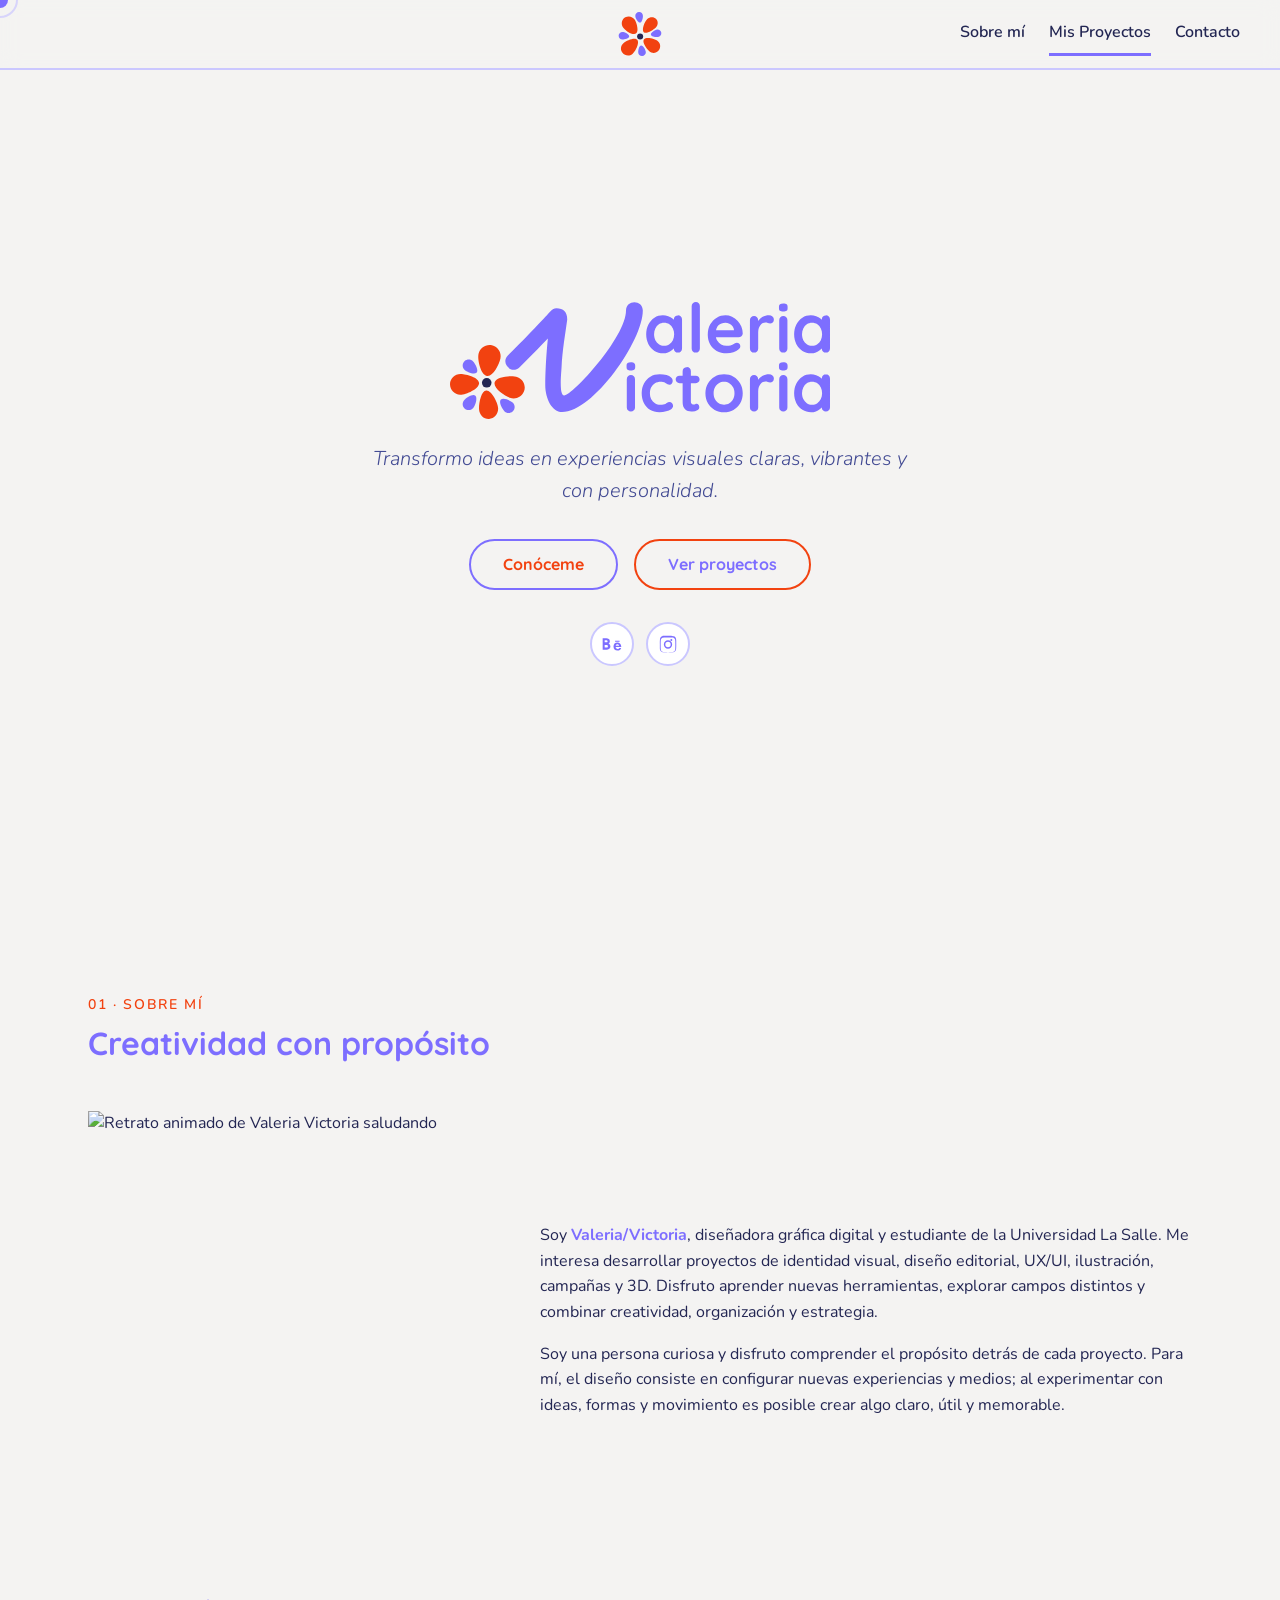
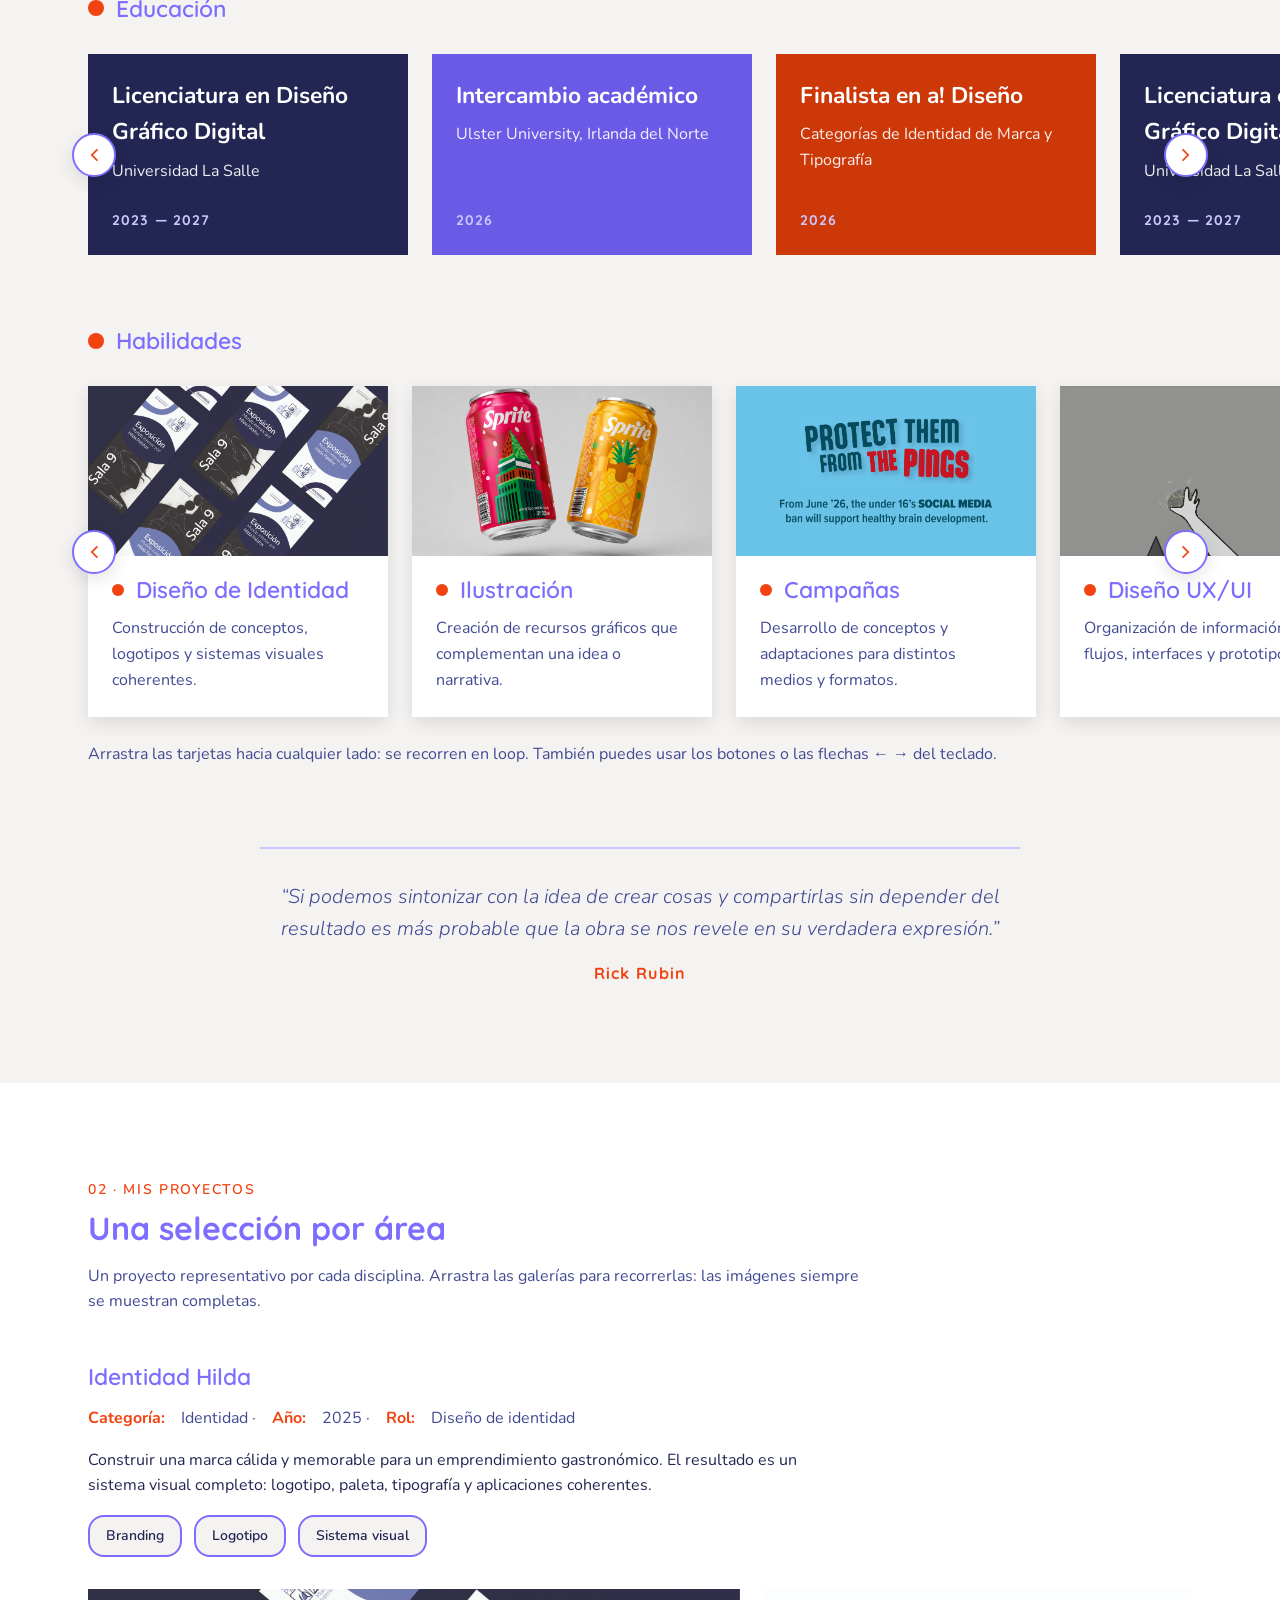
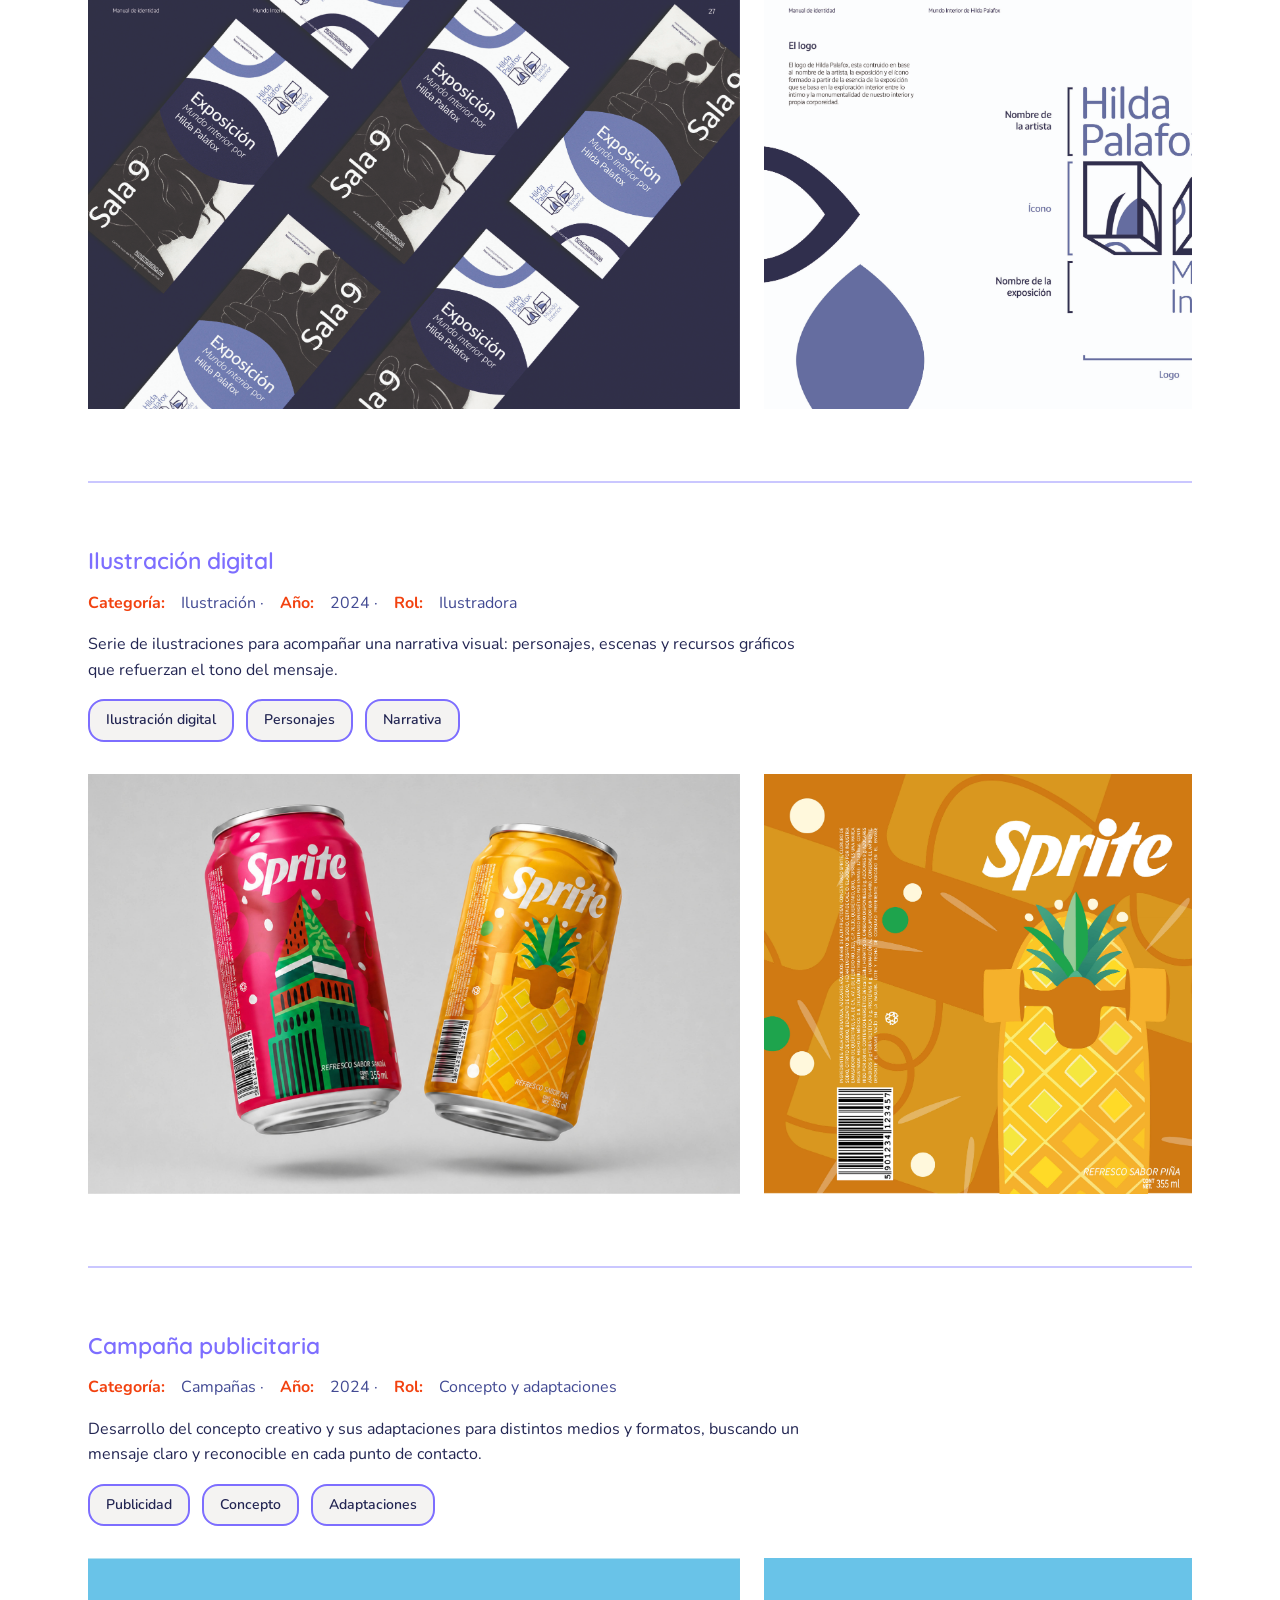
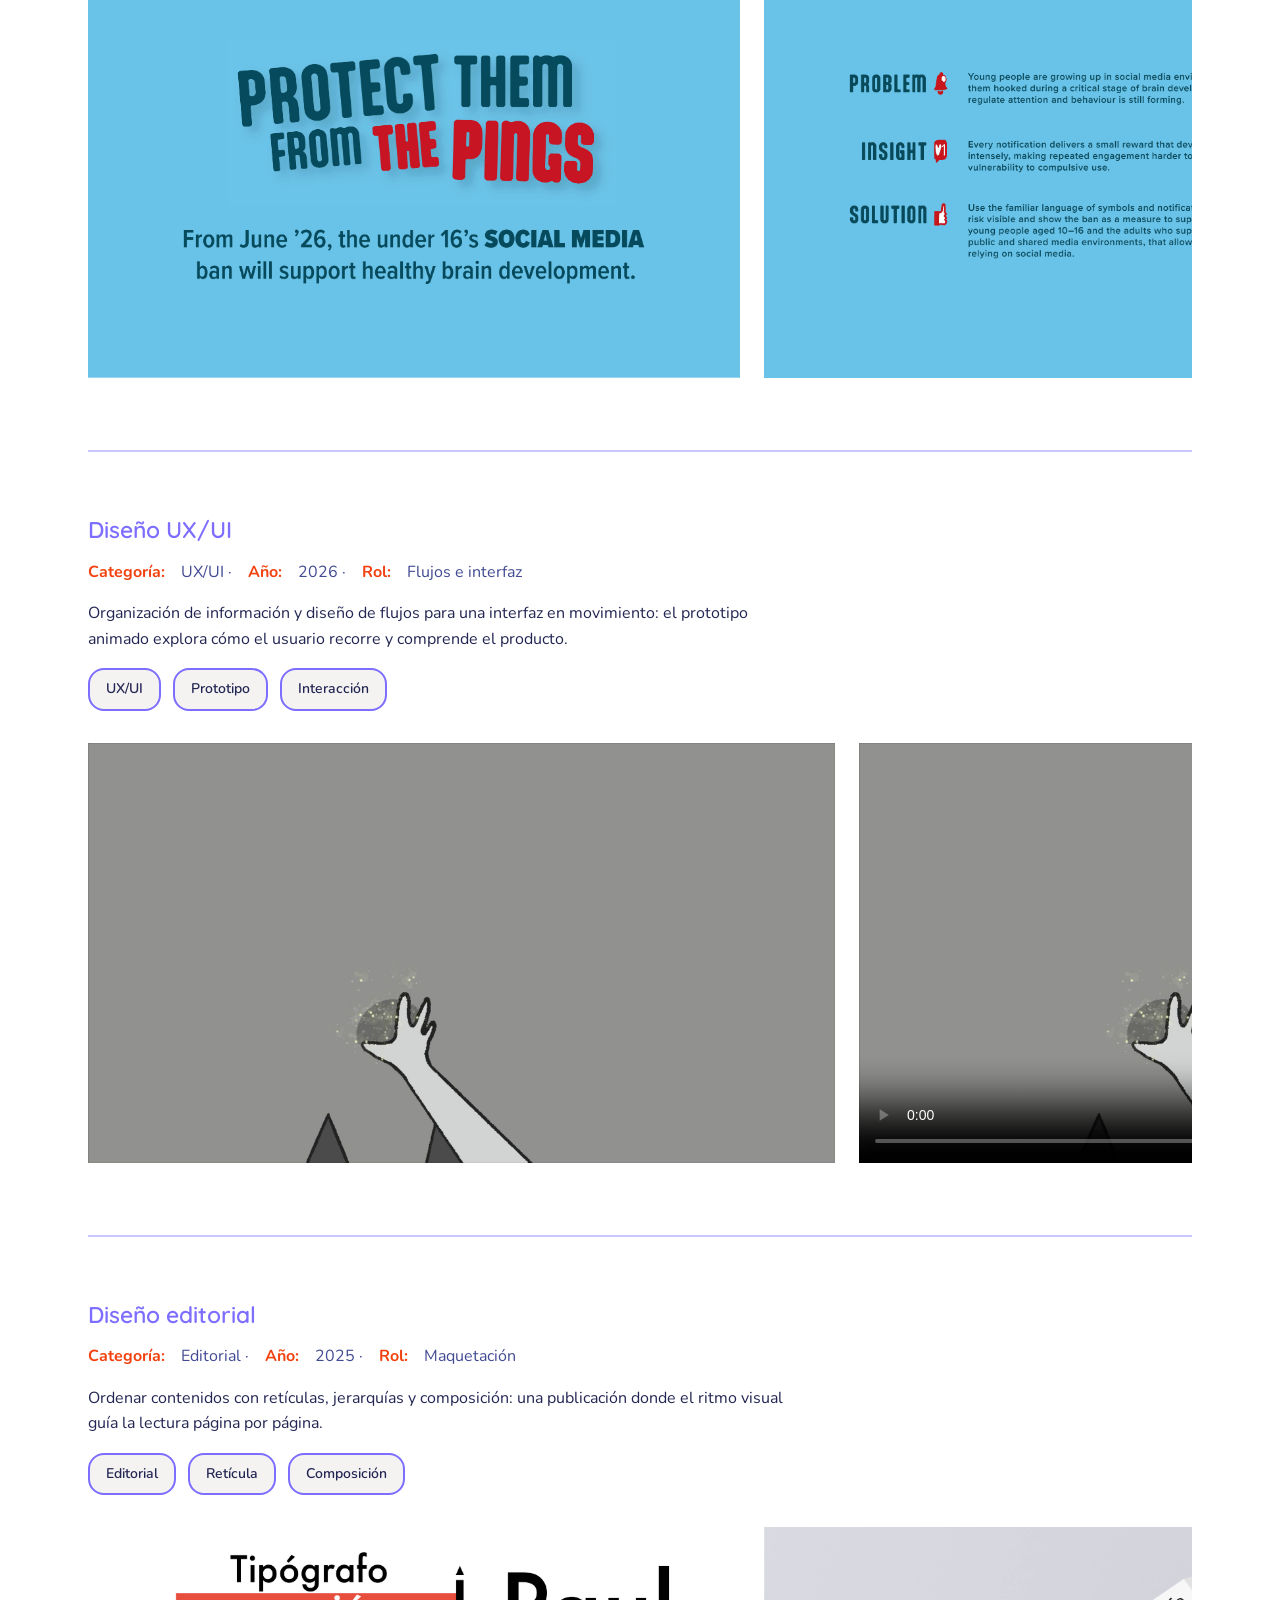
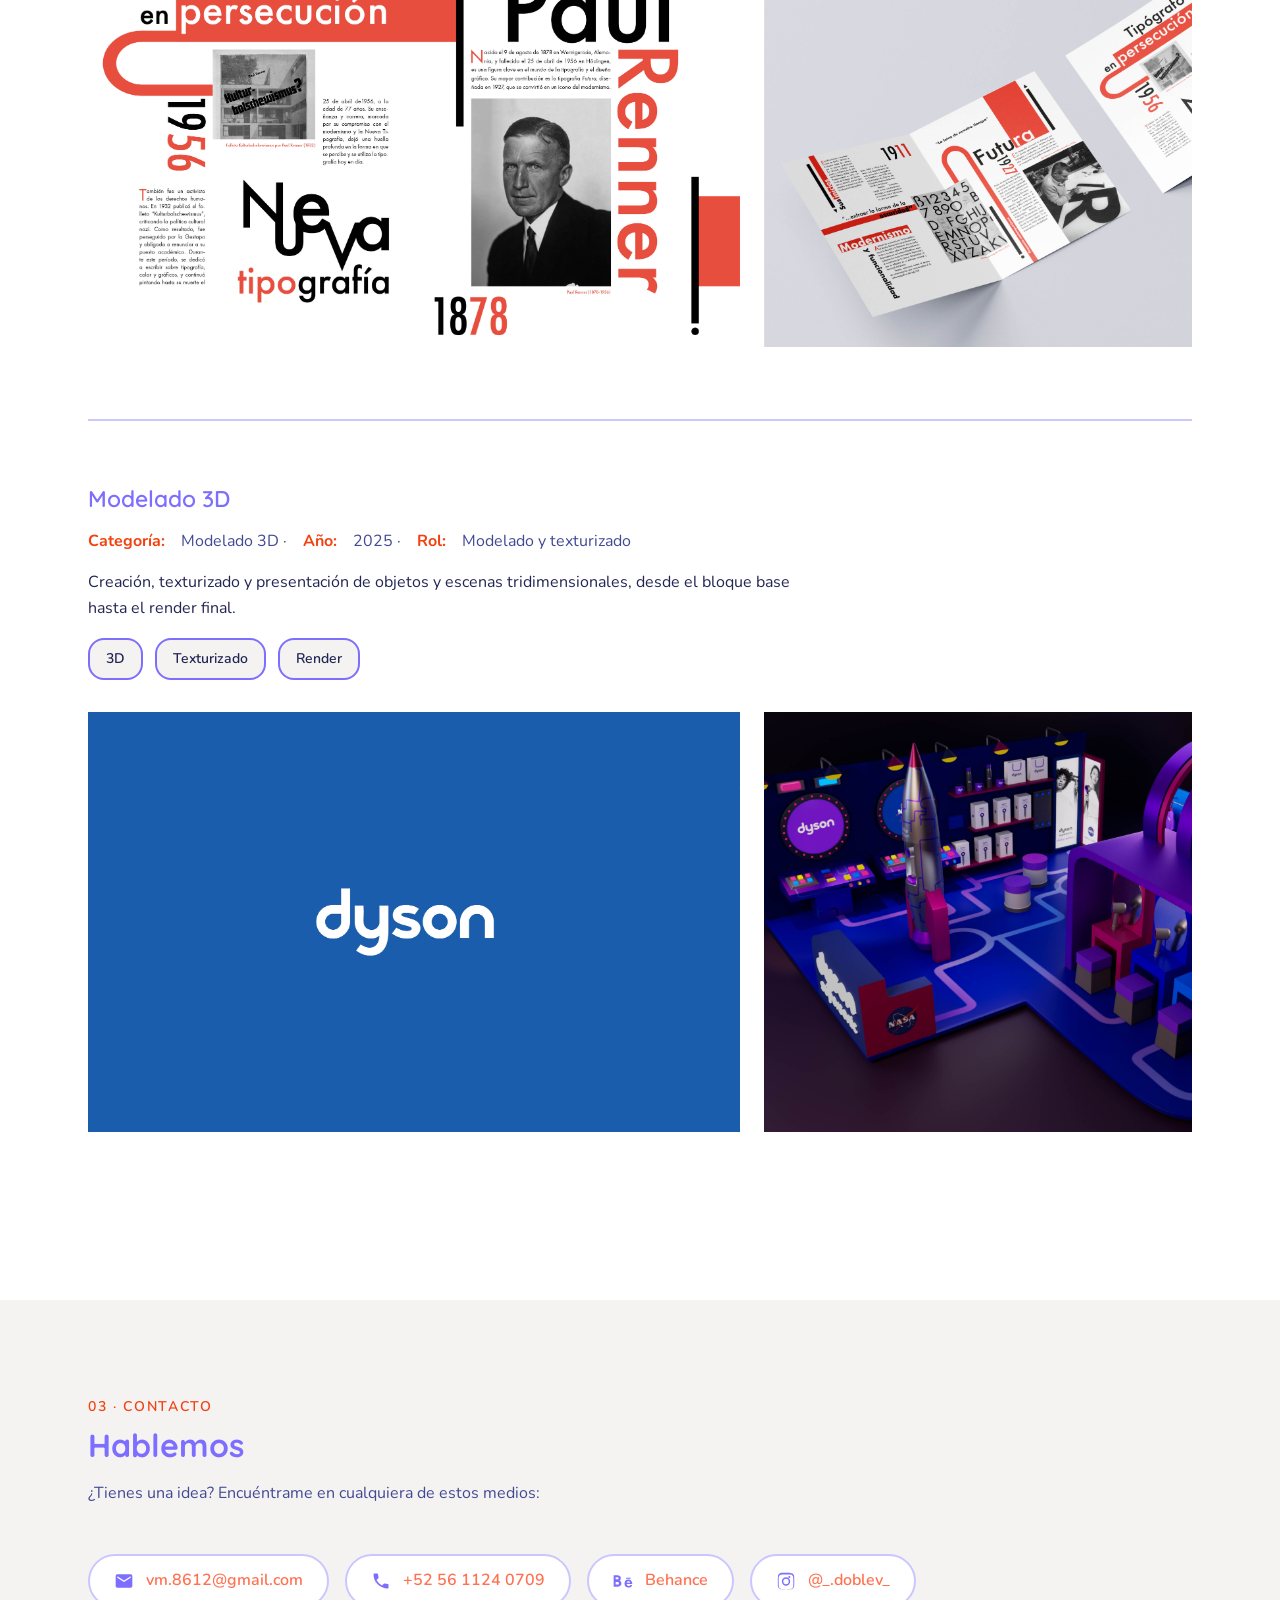
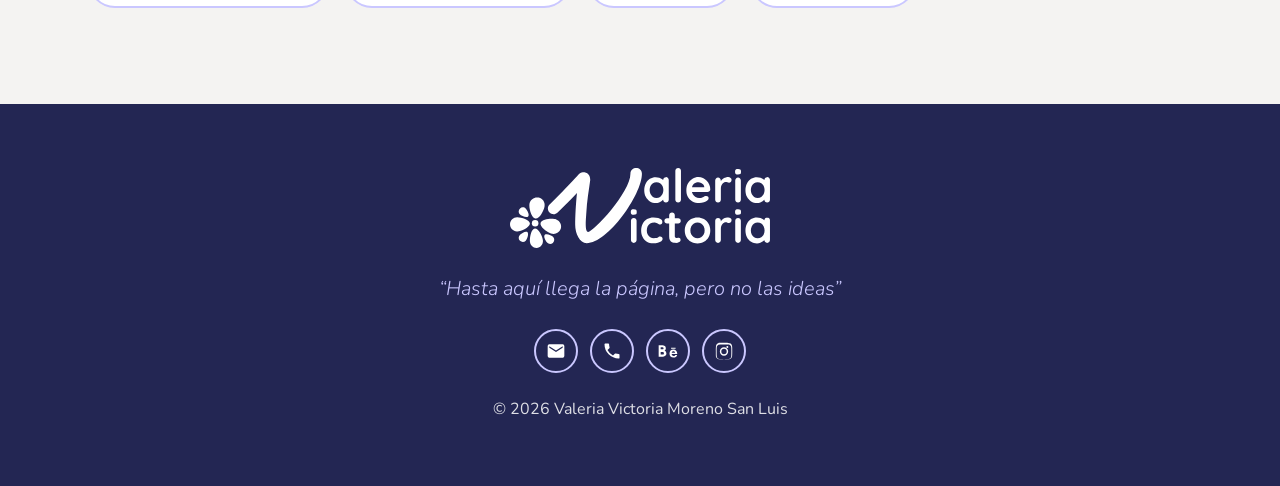
==== index.html @ c4b1773c "Landing de CV one-page con sistema de diseño del proyecto - CV.md: arquitectura de información conve" ====
<!DOCTYPE html>
<html lang="es">
<head>
  <meta charset="UTF-8">
  <meta name="viewport" content="width=device-width, initial-scale=1">
  <title>Valeria Victoria · Diseñadora gráfica digital</title>
  <meta name="description" content="Portafolio y CV de Valeria Victoria, diseñadora gráfica digital: identidad visual, ilustración, campañas, UX/UI, diseño editorial y modelado 3D.">
  <link rel="icon" href="assets/img/icon.svg" type="image/svg+xml">
  <link rel="stylesheet" href="assets/css/cv.css">
  <script>document.documentElement.classList.add('js');</script>
</head>
<body id="inicio">

<div class="preloader" id="preloader" aria-hidden="true">
  <img src="assets/img/icon.svg" alt="">
</div>

<a class="skip-link" href="#contenido">Saltar al contenido</a>

<header class="site-header">
  <div class="site-header__inner">
    <span class="site-header__balance" aria-hidden="true"></span>
    <a class="brand-link" href="#inicio" aria-label="Valeria Victoria · Ir al inicio">
      <img src="assets/img/icon.svg" alt="" width="44" height="44">
    </a>
    <div class="site-header__side">
      <nav class="site-nav" id="menu-principal" aria-label="Principal">
        <ul>
          <li><a href="#sobre-mi">Sobre mí</a></li>
          <li><a href="#proyectos">Mis Proyectos</a></li>
          <li><a href="#contacto">Contacto</a></li>
        </ul>
      </nav>
      <button class="nav-toggle" aria-expanded="false" aria-controls="menu-principal" aria-label="Abrir menú">
        <svg class="icon-open" viewBox="0 0 24 24" fill="none" stroke-width="2.5" stroke-linecap="round" aria-hidden="true"><path d="M4 7h16M4 12h16M4 17h16"/></svg>
        <svg class="icon-close" viewBox="0 0 24 24" fill="none" stroke-width="2.5" stroke-linecap="round" aria-hidden="true"><path d="M6 6l12 12M18 6L6 18"/></svg>
      </button>
    </div>
  </div>
</header>

<main id="contenido">

  <!-- Inicio -->
  <section class="hero" aria-labelledby="inicio-t">
    <img class="hero__shape" src="assets/gif/forma-organica.gif" alt="" aria-hidden="true">
    <div class="hero__inner">
      <h1 id="inicio-t" class="visually-hidden">Valeria Victoria — Diseñadora gráfica digital</h1>
      <img class="hero__logo" src="assets/img/logo.svg" alt="Logotipo de Valeria Victoria">
      <p class="hero__greeting">Transformo ideas en experiencias visuales claras, vibrantes y con personalidad.</p>
      <div class="hero__actions">
        <a class="btn btn-primary" href="#sobre-mi">Conóceme</a>
        <a class="btn btn-secondary" href="#proyectos">Ver proyectos</a>
        <div class="hero__social" role="group" aria-label="Redes sociales">
          <a class="icon-btn" href="https://www.behance.net/valevicky" target="_blank" rel="noopener" aria-label="Behance">
            <svg viewBox="0 0 24 24" aria-hidden="true"><path d="M7.8 11.3c1-.5 1.6-1.4 1.6-2.7 0-2.5-1.9-3.4-4.2-3.4H.8v13.6h4.7c2.4 0 4.6-1.1 4.6-3.7 0-1.6-.8-2.9-2.3-3.8zM3.2 7.4h1.8c.9 0 1.7.2 1.7 1.3s-.7 1.3-1.6 1.3H3.2V7.4zm2 8.9H3.2v-3h2.1c1.1 0 1.8.5 1.8 1.6s-.8 1.4-1.9 1.4zm15.9-8.3h-5.4v1.3h5.4V8zm-2.6 2.2c-2.8 0-4.7 2-4.7 4.8 0 2.9 1.8 4.8 4.8 4.8 2.2 0 3.7-1 4.4-3.1h-2.3c-.2.8-1 1.2-2 1.2-1.4 0-2.2-.8-2.3-2.2h6.7v-.6c0-2.9-1.9-4.9-4.6-4.9zm-2.1 4c.2-1.1.9-1.8 2.1-1.8s1.9.8 2 1.8h-4.1z"/></svg>
          </a>
          <a class="icon-btn" href="https://www.instagram.com/_.doblev_" target="_blank" rel="noopener" aria-label="Instagram">
            <svg viewBox="0 0 24 24" aria-hidden="true"><path d="M12 2.2c3.2 0 3.6 0 4.9.1 1.2.1 1.8.2 2.2.4.6.2 1 .5 1.4.9.4.4.7.8.9 1.4.2.4.4 1 .4 2.2.1 1.3.1 1.7.1 4.9s0 3.6-.1 4.9c-.1 1.2-.2 1.8-.4 2.2-.2.6-.5 1-.9 1.4-.4.4-.8.7-1.4.9-.4.2-1 .4-2.2.4-1.3.1-1.7.1-4.9.1s-3.6 0-4.9-.1c-1.2-.1-1.8-.2-2.2-.4-.6-.2-1-.5-1.4-.9-.4-.4-.7-.8-.9-1.4-.2-.4-.4-1-.4-2.2C2.2 15.6 2.2 15.2 2.2 12s0-3.6.1-4.9c.1-1.2.2-1.8.4-2.2.2-.6.5-1 .9-1.4.4-.4.8-.7 1.4-.9.4-.2 1-.4 2.2-.4C8.4 2.2 8.8 2.2 12 2.2m0 2c-3.1 0-3.5 0-4.8.1-1.1.1-1.5.2-1.8.3-.5.2-.8.4-1.1.7-.3.3-.5.6-.7 1.1-.1.3-.3.7-.3 1.8-.1 1.3-.1 1.7-.1 4.8s0 3.5.1 4.8c.1 1.1.2 1.5.3 1.8.2.5.4.8.7 1.1.3.3.6.5 1.1.7.3.1.7.3 1.8.3 1.3.1 1.7.1 4.8.1s3.5 0 4.8-.1c1.1-.1 1.5-.2 1.8-.3.5-.2.8-.4 1.1-.7.3-.3.5-.6.7-1.1.1-.3.3-.7.3-1.8.1-1.3.1-1.7.1-4.8s0-3.5-.1-4.8c-.1-1.1-.2-1.5-.3-1.8-.2-.5-.4-.8-.7-1.1-.3-.3-.6-.5-1.1-.7-.3-.1-.7-.3-1.8-.3-1.3-.1-1.7-.1-4.8-.1zm0 3.4a5 5 0 1 1 0 10 5 5 0 0 1 0-10zm0 8.2a3.2 3.2 0 1 0 0-6.4 3.2 3.2 0 0 0 0 6.4zm5.2-8.5a1.2 1.2 0 1 1-2.4 0 1.2 1.2 0 0 1 2.4 0z"/></svg>
          </a>
        </div>
      </div>
    </div>
  </section>

  <!-- Sobre mí -->
  <section class="section" id="sobre-mi" aria-labelledby="sobre-mi-t">
    <div class="wrap">
      <div class="section-head">
        <p class="kicker">01 · Sobre mí</p>
        <h2 id="sobre-mi-t">Creatividad con propósito</h2>
      </div>

      <div class="about-grid">
        <div class="about-grid__media">
          <img src="assets/gif/foto-mia.gif" alt="Retrato animado de Valeria Victoria saludando" width="420" height="420">
        </div>
        <div>
          <p>Soy <strong>Valeria/Victoria</strong>, diseñadora gráfica digital y estudiante de la Universidad La Salle. Me interesa desarrollar proyectos de identidad visual, diseño editorial, UX/UI, ilustración, campañas y 3D. Disfruto aprender nuevas herramientas, explorar campos distintos y combinar creatividad, organización y estrategia.</p>
          <p>Soy una persona curiosa y disfruto comprender el propósito detrás de cada proyecto. Para mí, el diseño consiste en configurar nuevas experiencias y medios; al experimentar con ideas, formas y movimiento es posible crear algo claro, útil y memorable.</p>
        </div>
      </div>

      <h3 class="subhead">Educación</h3>
      <div class="loop-wrap">
        <button class="loop-btn loop-btn--prev" type="button" data-loop-prev aria-label="Ver tarjetas anteriores">
          <svg viewBox="0 0 24 24" aria-hidden="true"><path d="M15.4 4.6 8 12l7.4 7.4 1.4-1.4-6-6 6-6z"/></svg>
        </button>
        <div class="loop-carousel" data-loop tabindex="0" role="group" aria-label="Formación académica: arrastra o usa las flechas ← → para recorrer">
          <div class="loop-track">
            <article class="card-edu">
              <div>
                <h4>Licenciatura en Diseño Gráfico Digital</h4>
                <p>Universidad La Salle</p>
              </div>
              <span class="card-edu__year">2023 — 2027</span>
            </article>
            <article class="card-edu card-edu--deep">
              <div>
                <h4>Intercambio académico</h4>
                <p>Ulster University, Irlanda del Norte</p>
              </div>
              <span class="card-edu__year">2026</span>
            </article>
            <article class="card-edu card-edu--accent">
              <div>
                <h4>Finalista en a! Diseño</h4>
                <p>Categorías de Identidad de Marca y Tipografía</p>
              </div>
              <span class="card-edu__year">2026</span>
            </article>
          </div>
        </div>
        <button class="loop-btn loop-btn--next" type="button" data-loop-next aria-label="Ver tarjetas siguientes">
          <svg viewBox="0 0 24 24" aria-hidden="true"><path d="M8.6 4.6 16 12l-7.4 7.4-1.4-1.4 6-6-6-6z"/></svg>
        </button>
      </div>

      <h3 class="subhead">Habilidades</h3>
      <div class="loop-wrap">
        <button class="loop-btn loop-btn--prev" type="button" data-loop-prev aria-label="Ver habilidades anteriores">
          <svg viewBox="0 0 24 24" aria-hidden="true"><path d="M15.4 4.6 8 12l7.4 7.4 1.4-1.4-6-6 6-6z"/></svg>
        </button>
        <div class="loop-carousel" data-loop tabindex="0" role="group" aria-label="Áreas de habilidad: arrastra o usa las flechas ← → para recorrer">
          <div class="loop-track">
            <article class="card-skill">
              <img src="assets/img/hilda-marca-01.jpg" alt="Ejemplo de identidad de marca" draggable="false" loading="lazy">
              <div class="card-skill__body">
                <p class="card-skill__label"><i aria-hidden="true"></i>Diseño de Identidad</p>
                <p class="card-skill__desc">Construcción de conceptos, logotipos y sistemas visuales coherentes.</p>
              </div>
            </article>
            <article class="card-skill">
              <img src="assets/img/ilustracion-01.jpg" alt="Ejemplo de ilustración digital" draggable="false" loading="lazy">
              <div class="card-skill__body">
                <p class="card-skill__label"><i aria-hidden="true"></i>Ilustración</p>
                <p class="card-skill__desc">Creación de recursos gráficos que complementan una idea o narrativa.</p>
              </div>
            </article>
            <article class="card-skill">
              <img src="assets/img/campana-01.jpg" alt="Ejemplo de campaña publicitaria" draggable="false" loading="lazy">
              <div class="card-skill__body">
                <p class="card-skill__label"><i aria-hidden="true"></i>Campañas</p>
                <p class="card-skill__desc">Desarrollo de conceptos y adaptaciones para distintos medios y formatos.</p>
              </div>
            </article>
            <article class="card-skill">
              <img src="assets/img/uxui-captura.jpg" alt="Captura del prototipo de interfaz animada" draggable="false" loading="lazy">
              <div class="card-skill__body">
                <p class="card-skill__label"><i aria-hidden="true"></i>Diseño UX/UI</p>
                <p class="card-skill__desc">Organización de información, flujos, interfaces y prototipos.</p>
              </div>
            </article>
            <article class="card-skill">
              <img src="assets/img/editorial-01.jpg" alt="Ejemplo de pieza de diseño editorial" draggable="false" loading="lazy">
              <div class="card-skill__body">
                <p class="card-skill__label"><i aria-hidden="true"></i>Diseño editorial</p>
                <p class="card-skill__desc">Uso de retículas, jerarquías y composición para ordenar contenidos.</p>
              </div>
            </article>
            <article class="card-skill">
              <img src="assets/img/modelado-01.jpg" alt="Ejemplo de modelado 3D" draggable="false" loading="lazy">
              <div class="card-skill__body">
                <p class="card-skill__label"><i aria-hidden="true"></i>Modelado 3D</p>
                <p class="card-skill__desc">Creación, texturizado y presentación de objetos o escenas tridimensionales.</p>
              </div>
            </article>
          </div>
        </div>
        <button class="loop-btn loop-btn--next" type="button" data-loop-next aria-label="Ver habilidades siguientes">
          <svg viewBox="0 0 24 24" aria-hidden="true"><path d="M8.6 4.6 16 12l-7.4 7.4-1.4-1.4 6-6-6-6z"/></svg>
        </button>
      </div>
      <p class="carousel-hint">Arrastra las tarjetas hacia cualquier lado: se recorren en loop. También puedes usar los botones o las flechas ← → del teclado.</p>

      <blockquote class="quote">
        <p>“Si podemos sintonizar con la idea de crear cosas y compartirlas sin depender del resultado es más probable que la obra se nos revele en su verdadera expresión.”</p>
        <cite>Rick Rubin</cite>
      </blockquote>
    </div>
  </section>

  <!-- Mis Proyectos -->
  <section class="section section--light" id="proyectos" aria-labelledby="proyectos-t">
    <div class="wrap">
      <div class="section-head">
        <p class="kicker">02 · Mis Proyectos</p>
        <h2 id="proyectos-t">Una selección por área</h2>
        <p>Un proyecto representativo por cada disciplina. Arrastra las galerías para recorrerlas: las imágenes siempre se muestran completas.</p>
      </div>

      <!-- DATOS PROVISIONALES: años, roles y descripciones sujetos a tu corrección -->
      <article class="project" aria-labelledby="proj-hilda-t">
        <h3 id="proj-hilda-t">Identidad Hilda</h3>
        <p class="project__meta"><b>Categoría:</b> Identidad · <b>Año:</b> 2025 · <b>Rol:</b> Diseño de identidad</p>
        <p class="project__desc">Construir una marca cálida y memorable para un emprendimiento gastronómico. El resultado es un sistema visual completo: logotipo, paleta, tipografía y aplicaciones coherentes.</p>
        <div class="tags"><span class="tag">Branding</span><span class="tag">Logotipo</span><span class="tag">Sistema visual</span></div>
        <div class="media-slider" tabindex="0" role="region" aria-label="Galería de Identidad Hilda: desplázate con el mouse, el dedo o las flechas ← →">
          <div class="media-track">
            <img src="assets/img/hilda-marca-01.jpg" alt="Identidad Hilda: pieza principal del sistema de marca" draggable="false" loading="lazy">
            <img src="assets/img/hilda-marca-02.jpg" alt="Identidad Hilda: aplicaciones de la marca" draggable="false" loading="lazy">
            <img src="assets/img/hilda-marca-03.jpg" alt="Identidad Hilda: logotipo sobre fondo de color" draggable="false" loading="lazy">
            <img src="assets/img/hilda-marca-04.jpg" alt="Identidad Hilda: detalle tipográfico" draggable="false" loading="lazy">
            <img src="assets/img/hilda-marca-05.jpg" alt="Identidad Hilda: piezas promocionales" draggable="false" loading="lazy">
            <img src="assets/img/hilda-marca-06.jpg" alt="Identidad Hilda: mockup final" draggable="false" loading="lazy">
          </div>
        </div>
      </article>

      <article class="project" aria-labelledby="proj-ilus-t">
        <h3 id="proj-ilus-t">Ilustración digital</h3>
        <p class="project__meta"><b>Categoría:</b> Ilustración · <b>Año:</b> 2024 · <b>Rol:</b> Ilustradora</p>
        <p class="project__desc">Serie de ilustraciones para acompañar una narrativa visual: personajes, escenas y recursos gráficos que refuerzan el tono del mensaje.</p>
        <div class="tags"><span class="tag">Ilustración digital</span><span class="tag">Personajes</span><span class="tag">Narrativa</span></div>
        <div class="media-slider" tabindex="0" role="region" aria-label="Galería de ilustración digital: desplázate con el mouse, el dedo o las flechas ← →">
          <div class="media-track">
            <img src="assets/img/ilustracion-01.jpg" alt="Ilustración digital, pieza 1" draggable="false" loading="lazy">
            <img src="assets/img/ilustracion-02.jpg" alt="Ilustración digital, pieza 2" draggable="false" loading="lazy">
            <img src="assets/img/ilustracion-03.jpg" alt="Ilustración digital, pieza 3" draggable="false" loading="lazy">
            <img src="assets/img/ilustracion-04.jpg" alt="Ilustración digital, pieza 4" draggable="false" loading="lazy">
            <img src="assets/img/ilustracion-05.jpg" alt="Ilustración digital, pieza 5" draggable="false" loading="lazy">
          </div>
        </div>
      </article>

      <article class="project" aria-labelledby="proj-camp-t">
        <h3 id="proj-camp-t">Campaña publicitaria</h3>
        <p class="project__meta"><b>Categoría:</b> Campañas · <b>Año:</b> 2024 · <b>Rol:</b> Concepto y adaptaciones</p>
        <p class="project__desc">Desarrollo del concepto creativo y sus adaptaciones para distintos medios y formatos, buscando un mensaje claro y reconocible en cada punto de contacto.</p>
        <div class="tags"><span class="tag">Publicidad</span><span class="tag">Concepto</span><span class="tag">Adaptaciones</span></div>
        <div class="media-slider" tabindex="0" role="region" aria-label="Galería de campaña publicitaria: desplázate con el mouse, el dedo o las flechas ← →">
          <div class="media-track">
            <img src="assets/img/campana-01.jpg" alt="Campaña publicitaria, pieza 1" draggable="false" loading="lazy">
            <img src="assets/img/campana-02.jpg" alt="Campaña publicitaria, pieza 2" draggable="false" loading="lazy">
            <video controls muted playsinline preload="metadata" aria-label="Video de la campaña publicitaria">
              <source src="assets/mp4/campanas-01.mp4" type="video/mp4">
            </video>
            <img src="assets/img/campana-03.jpg" alt="Campaña publicitaria, pieza 3" draggable="false" loading="lazy">
            <img src="assets/img/campana-04.jpg" alt="Campaña publicitaria, pieza 4" draggable="false" loading="lazy">
            <img src="assets/img/campana-05.jpg" alt="Campaña publicitaria, pieza 5" draggable="false" loading="lazy">
          </div>
        </div>
      </article>

      <article class="project" aria-labelledby="proj-uxui-t">
        <h3 id="proj-uxui-t">Diseño UX/UI</h3>
        <p class="project__meta"><b>Categoría:</b> UX/UI · <b>Año:</b> 2026 · <b>Rol:</b> Flujos e interfaz</p>
        <p class="project__desc">Organización de información y diseño de flujos para una interfaz en movimiento: el prototipo animado explora cómo el usuario recorre y comprende el producto.</p>
        <div class="tags"><span class="tag">UX/UI</span><span class="tag">Prototipo</span><span class="tag">Interacción</span></div>
        <div class="media-slider" tabindex="0" role="region" aria-label="Galería del proyecto de UX/UI: desplázate con el mouse, el dedo o las flechas ← →">
          <div class="media-track">
            <img src="assets/img/uxui-captura.jpg" alt="Vista del prototipo de interfaz en movimiento" draggable="false" loading="lazy">
            <video controls muted playsinline preload="metadata" poster="assets/img/uxui-captura.jpg" aria-label="Video del prototipo de interfaz, parte 1">
              <source src="assets/mp4/UX-UI-01.mp4" type="video/mp4">
            </video>
            <video controls muted playsinline preload="metadata" aria-label="Video del prototipo de interfaz, parte 2">
              <source src="assets/mp4/UX-UI-02.mp4" type="video/mp4">
            </video>
          </div>
        </div>
      </article>

      <article class="project" aria-labelledby="proj-edit-t">
        <h3 id="proj-edit-t">Diseño editorial</h3>
        <p class="project__meta"><b>Categoría:</b> Editorial · <b>Año:</b> 2025 · <b>Rol:</b> Maquetación</p>
        <p class="project__desc">Ordenar contenidos con retículas, jerarquías y composición: una publicación donde el ritmo visual guía la lectura página por página.</p>
        <div class="tags"><span class="tag">Editorial</span><span class="tag">Retícula</span><span class="tag">Composición</span></div>
        <div class="media-slider" tabindex="0" role="region" aria-label="Galería de diseño editorial: desplázate con el mouse, el dedo o las flechas ← →">
          <div class="media-track">
            <img src="assets/img/editorial-01.jpg" alt="Diseño editorial, página 1" draggable="false" loading="lazy">
            <img src="assets/img/editorial-02.jpg" alt="Diseño editorial, página 2" draggable="false" loading="lazy">
            <img src="assets/img/editorial-03.jpg" alt="Diseño editorial, página 3" draggable="false" loading="lazy">
            <img src="assets/img/editorial-04.jpg" alt="Diseño editorial, página 4" draggable="false" loading="lazy">
            <img src="assets/img/editorial-05.jpg" alt="Diseño editorial, página 5" draggable="false" loading="lazy">
          </div>
        </div>
      </article>

      <article class="project" aria-labelledby="proj-3d-t">
        <h3 id="proj-3d-t">Modelado 3D</h3>
        <p class="project__meta"><b>Categoría:</b> Modelado 3D · <b>Año:</b> 2025 · <b>Rol:</b> Modelado y texturizado</p>
        <p class="project__desc">Creación, texturizado y presentación de objetos y escenas tridimensionales, desde el bloque base hasta el render final.</p>
        <div class="tags"><span class="tag">3D</span><span class="tag">Texturizado</span><span class="tag">Render</span></div>
        <div class="media-slider" tabindex="0" role="region" aria-label="Galería de modelado 3D: desplázate con el mouse, el dedo o las flechas ← →">
          <div class="media-track">
            <img src="assets/img/modelado-01.jpg" alt="Modelado 3D, render 1" draggable="false" loading="lazy">
            <img src="assets/img/modelado-02.jpg" alt="Modelado 3D, render 2" draggable="false" loading="lazy">
            <img src="assets/img/modelado-03.jpg" alt="Modelado 3D, render 3" draggable="false" loading="lazy">
            <video controls muted playsinline preload="metadata" aria-label="Animación del proyecto de modelado 3D">
              <source src="assets/mp4/modelado3d.mp4" type="video/mp4">
            </video>
            <img src="assets/img/modelado-04.jpg" alt="Modelado 3D, render 4" draggable="false" loading="lazy">
          </div>
        </div>
      </article>

    </div>
  </section>

  <!-- Contacto -->
  <section class="section" id="contacto" aria-labelledby="contacto-t">
    <div class="wrap">
      <div class="section-head">
          <p class="kicker">03 · Contacto</p>
          <h2 id="contacto-t">Hablemos</h2>
          <p>¿Tienes una idea? Encuéntrame en cualquiera de estos medios:</p>
        </div>
        <ul class="contact-list">
          <li>
            <a href="mailto:vm.8612@gmail.com">
              <svg viewBox="0 0 24 24" aria-hidden="true"><path d="M20 4H4a2 2 0 0 0-2 2v12a2 2 0 0 0 2 2h16a2 2 0 0 0 2-2V6a2 2 0 0 0-2-2zm0 4.2-8 5-8-5V6.4l8 5 8-5v1.8z"/></svg>
              vm.8612@gmail.com
            </a>
          </li>
          <li>
            <a href="tel:+525611240709">
              <svg viewBox="0 0 24 24" aria-hidden="true"><path d="M6.6 10.8a15.1 15.1 0 0 0 6.6 6.6l2.2-2.2a1 1 0 0 1 1-.25 11.4 11.4 0 0 0 3.6.58 1 1 0 0 1 1 1V20a1 1 0 0 1-1 1A17 17 0 0 1 3 4a1 1 0 0 1 1-1h3.5a1 1 0 0 1 1 1 11.4 11.4 0 0 0 .57 3.6 1 1 0 0 1-.25 1z"/></svg>
              +52 56 1124 0709
            </a>
          </li>
          <li>
            <a href="https://www.behance.net/valevicky" target="_blank" rel="noopener">
              <svg viewBox="0 0 24 24" aria-hidden="true"><path d="M7.8 11.3c1-.5 1.6-1.4 1.6-2.7 0-2.5-1.9-3.4-4.2-3.4H.8v13.6h4.7c2.4 0 4.6-1.1 4.6-3.7 0-1.6-.8-2.9-2.3-3.8zM3.2 7.4h1.8c.9 0 1.7.2 1.7 1.3s-.7 1.3-1.6 1.3H3.2V7.4zm2 8.9H3.2v-3h2.1c1.1 0 1.8.5 1.8 1.6s-.8 1.4-1.9 1.4zm15.9-8.3h-5.4v1.3h5.4V8zm-2.6 2.2c-2.8 0-4.7 2-4.7 4.8 0 2.9 1.8 4.8 4.8 4.8 2.2 0 3.7-1 4.4-3.1h-2.3c-.2.8-1 1.2-2 1.2-1.4 0-2.2-.8-2.3-2.2h6.7v-.6c0-2.9-1.9-4.9-4.6-4.9zm-2.1 4c.2-1.1.9-1.8 2.1-1.8s1.9.8 2 1.8h-4.1z"/></svg>
              Behance
            </a>
          </li>
          <li>
            <a href="https://www.instagram.com/_.doblev_" target="_blank" rel="noopener">
              <svg viewBox="0 0 24 24" aria-hidden="true"><path d="M12 2.2c3.2 0 3.6 0 4.9.1 1.2.1 1.8.2 2.2.4.6.2 1 .5 1.4.9.4.4.7.8.9 1.4.2.4.4 1 .4 2.2.1 1.3.1 1.7.1 4.9s0 3.6-.1 4.9c-.1 1.2-.2 1.8-.4 2.2-.2.6-.5 1-.9 1.4-.4.4-.8.7-1.4.9-.4.2-1 .4-2.2.4-1.3.1-1.7.1-4.9.1s-3.6 0-4.9-.1c-1.2-.1-1.8-.2-2.2-.4-.6-.2-1-.5-1.4-.9-.4-.4-.7-.8-.9-1.4-.2-.4-.4-1-.4-2.2C2.2 15.6 2.2 15.2 2.2 12s0-3.6.1-4.9c.1-1.2.2-1.8.4-2.2.2-.6.5-1 .9-1.4.4-.4.8-.7 1.4-.9.4-.2 1-.4 2.2-.4C8.4 2.2 8.8 2.2 12 2.2m0 2c-3.1 0-3.5 0-4.8.1-1.1.1-1.5.2-1.8.3-.5.2-.8.4-1.1.7-.3.3-.5.6-.7 1.1-.1.3-.3.7-.3 1.8-.1 1.3-.1 1.7-.1 4.8s0 3.5.1 4.8c.1 1.1.2 1.5.3 1.8.2.5.4.8.7 1.1.3.3.6.5 1.1.7.3.1.7.3 1.8.3 1.3.1 1.7.1 4.8.1s3.5 0 4.8-.1c1.1-.1 1.5-.2 1.8-.3.5-.2.8-.4 1.1-.7.3-.3.5-.6.7-1.1.1-.3.3-.7.3-1.8.1-1.3.1-1.7.1-4.8s0-3.5-.1-4.8c-.1-1.1-.2-1.5-.3-1.8-.2-.5-.4-.8-.7-1.1-.3-.3-.6-.5-1.1-.7-.3-.1-.7-.3-1.8-.3-1.3-.1-1.7-.1-4.8-.1zm0 3.4a5 5 0 1 1 0 10 5 5 0 0 1 0-10zm0 8.2a3.2 3.2 0 1 0 0-6.4 3.2 3.2 0 0 0 0 6.4zm5.2-8.5a1.2 1.2 0 1 1-2.4 0 1.2 1.2 0 0 1 2.4 0z"/></svg>
              @_.doblev_
            </a>
          </li>
        </ul>
    </div>
  </section>
</main>

<footer class="site-footer">
  <div class="wrap">
    <a class="site-footer__logo-link" href="#inicio" aria-label="Valeria Victoria · Volver al inicio">
      <img class="site-footer__logo" src="assets/img/logo.svg" alt="Logotipo de Valeria Victoria en blanco" width="260" height="80">
    </a>
    <p class="site-footer__phrase">“Hasta aquí llega la página, pero no las ideas”</p>
    <div class="site-footer__links" role="group" aria-label="Contacto y redes sociales">
      <a class="icon-btn" href="mailto:vm.8612@gmail.com" aria-label="Correo">
        <svg viewBox="0 0 24 24" aria-hidden="true"><path d="M20 4H4a2 2 0 0 0-2 2v12a2 2 0 0 0 2 2h16a2 2 0 0 0 2-2V6a2 2 0 0 0-2-2zm0 4.2-8 5-8-5V6.4l8 5 8-5v1.8z"/></svg>
      </a>
      <a class="icon-btn" href="tel:+525611240709" aria-label="Teléfono">
        <svg viewBox="0 0 24 24" aria-hidden="true"><path d="M6.6 10.8a15.1 15.1 0 0 0 6.6 6.6l2.2-2.2a1 1 0 0 1 1-.25 11.4 11.4 0 0 0 3.6.58 1 1 0 0 1 1 1V20a1 1 0 0 1-1 1A17 17 0 0 1 3 4a1 1 0 0 1 1-1h3.5a1 1 0 0 1 1 1 11.4 11.4 0 0 0 .57 3.6 1 1 0 0 1-.25 1z"/></svg>
      </a>
      <a class="icon-btn" href="https://www.behance.net/valevicky" target="_blank" rel="noopener" aria-label="Behance">
        <svg viewBox="0 0 24 24" aria-hidden="true"><path d="M7.8 11.3c1-.5 1.6-1.4 1.6-2.7 0-2.5-1.9-3.4-4.2-3.4H.8v13.6h4.7c2.4 0 4.6-1.1 4.6-3.7 0-1.6-.8-2.9-2.3-3.8zM3.2 7.4h1.8c.9 0 1.7.2 1.7 1.3s-.7 1.3-1.6 1.3H3.2V7.4zm2 8.9H3.2v-3h2.1c1.1 0 1.8.5 1.8 1.6s-.8 1.4-1.9 1.4zm15.9-8.3h-5.4v1.3h5.4V8zm-2.6 2.2c-2.8 0-4.7 2-4.7 4.8 0 2.9 1.8 4.8 4.8 4.8 2.2 0 3.7-1 4.4-3.1h-2.3c-.2.8-1 1.2-2 1.2-1.4 0-2.2-.8-2.3-2.2h6.7v-.6c0-2.9-1.9-4.9-4.6-4.9zm-2.1 4c.2-1.1.9-1.8 2.1-1.8s1.9.8 2 1.8h-4.1z"/></svg>
      </a>
      <a class="icon-btn" href="https://www.instagram.com/_.doblev_" target="_blank" rel="noopener" aria-label="Instagram">
        <svg viewBox="0 0 24 24" aria-hidden="true"><path d="M12 2.2c3.2 0 3.6 0 4.9.1 1.2.1 1.8.2 2.2.4.6.2 1 .5 1.4.9.4.4.7.8.9 1.4.2.4.4 1 .4 2.2.1 1.3.1 1.7.1 4.9s0 3.6-.1 4.9c-.1 1.2-.2 1.8-.4 2.2-.2.6-.5 1-.9 1.4-.4.4-.8.7-1.4.9-.4.2-1 .4-2.2.4-1.3.1-1.7.1-4.9.1s-3.6 0-4.9-.1c-1.2-.1-1.8-.2-2.2-.4-.6-.2-1-.5-1.4-.9-.4-.4-.7-.8-.9-1.4-.2-.4-.4-1-.4-2.2C2.2 15.6 2.2 15.2 2.2 12s0-3.6.1-4.9c.1-1.2.2-1.8.4-2.2.2-.6.5-1 .9-1.4.4-.4.8-.7 1.4-.9.4-.2 1-.4 2.2-.4C8.4 2.2 8.8 2.2 12 2.2m0 2c-3.1 0-3.5 0-4.8.1-1.1.1-1.5.2-1.8.3-.5.2-.8.4-1.1.7-.3.3-.5.6-.7 1.1-.1.3-.3.7-.3 1.8-.1 1.3-.1 1.7-.1 4.8s0 3.5.1 4.8c.1 1.1.2 1.5.3 1.8.2.5.4.8.7 1.1.3.3.6.5 1.1.7.3.1.7.3 1.8.3 1.3.1 1.7.1 4.8.1s3.5 0 4.8-.1c1.1-.1 1.5-.2 1.8-.3.5-.2.8-.4 1.1-.7.3-.3.5-.6.7-1.1.1-.3.3-.7.3-1.8.1-1.3.1-1.7.1-4.8s0-3.5-.1-4.8c-.1-1.1-.2-1.5-.3-1.8-.2-.5-.4-.8-.7-1.1-.3-.3-.6-.5-1.1-.7-.3-.1-.7-.3-1.8-.3-1.3-.1-1.7-.1-4.8-.1zm0 3.4a5 5 0 1 1 0 10 5 5 0 0 1 0-10zm0 8.2a3.2 3.2 0 1 0 0-6.4 3.2 3.2 0 0 0 0 6.4zm5.2-8.5a1.2 1.2 0 1 1-2.4 0 1.2 1.2 0 0 1 2.4 0z"/></svg>
      </a>
    </div>
    <p class="site-footer__legal">© <span id="footer-year">2026</span> Valeria Victoria Moreno San Luis</p>
  </div>
</footer>

<script src="assets/js/cv.js" defer></script>
</body>
</html>
---- assets/css/cv.css ----
/* ============================================================
   Valeria Victoria · Landing de CV (one-page)
   Variables derivadas 1:1 de los tokens de DESIGN.md
   ============================================================ */

@font-face {
  font-family: 'Quicksand';
  src: url('../fonts/Quicksand-VariableFont_wght.woff2') format('woff2');
  font-weight: 400 700;
  font-display: swap;
}
@font-face {
  font-family: 'Nunito';
  src: url('../fonts/Nunito-VariableFont_wght.woff2') format('woff2');
  font-weight: 200 1000;
  font-style: normal;
  font-display: swap;
}
@font-face {
  font-family: 'Nunito';
  src: url('../fonts/Nunito-Italic-VariableFont_wght.woff2') format('woff2');
  font-weight: 200 1000;
  font-style: italic;
  font-display: swap;
}

/* ---------- Tokens ---------- */
:root {
  --color-primary: #7D6EFF;
  --color-primary-dark: #232653;
  --color-primary-medium: #424A93;
  --color-primary-container: #CAC7FF;
  --color-primary-deep: #6A5AE6;
  --color-accent: #F24210;
  --color-accent-light: #FF7150;
  --color-accent-deep: #CC3808;
  --color-surface: #F4F3F2;
  --color-surface-light: #FFFFFF;

  --font-heading: 'Quicksand', 'Trebuchet MS', sans-serif;
  --font-body: 'Nunito', 'Segoe UI', sans-serif;

  --fs-display: clamp(34px, 4vw + 16px, 48px);   /* headline-display */
  --fs-h1: clamp(30px, 3vw + 14px, 40px);        /* headline-lg */
  --fs-h2: clamp(26px, 2vw + 12px, 32px);        /* headline-md */
  --fs-h3: clamp(21px, 1vw + 10px, 24px);        /* headline-sm */
  --fs-body-lg: clamp(18px, 1vw + 8px, 20px);    /* body-lg */
  --fs-body-md: clamp(16px, 0.5vw + 9px, 18px);  /* body-md */
  --fs-body-sm: 16px;                            /* body-sm */
  --fs-nav: 16px;                                /* label-nav */
  --fs-button: 16px;                             /* label-button */
  --fs-link: clamp(16px, 0.5vw + 9px, 18px);     /* label-link */
  --fs-tag: 14px;                                /* label-tag */

  --lh-tight: 1.2;
  --lh-md: 1.45;
  --lh-lg: 1.6;

  --space-micro: 4px;
  --space-xs: 8px;
  --space-sm: 12px;
  --space-md: 16px;
  --space-lg: 24px;
  --space-xl: 32px;
  --space-xl-2: 40px;
  --space-xl-3: 48px;
  --space-xl-4: 64px;
  --space-xl-5: 80px;
  --space-xl-6: 96px;
  --space-xl-7: 120px;
  --content-width: 1200px;

  --rounded-none: 0px;
  --rounded-sm: 8px;
  --rounded-md: 12px;
  --rounded-lg: 16px;
  --rounded-pill: 40px;

  --shadow-card: 0 6px 18px rgba(0, 0, 0, 0.10);
  --shadow-card-raised: 0 14px 32px rgba(0, 0, 0, 0.18);
  --shadow-modal: 0 18px 48px rgba(0, 0, 0, 0.18);
  --shadow-floating: 0 20px 56px rgba(0, 0, 0, 0.22);

  --ease-out: cubic-bezier(0.22, 1, 0.36, 1);
  --speed-fast: 200ms;
  --speed-med: 300ms;
  --speed-slow: 400ms;

  /* Separación de secciones por breakpoint */
  --section-gap: var(--space-xl-4);
}
@media (min-width: 600px)  { :root { --section-gap: var(--space-xl-5); } }
@media (min-width: 1024px) { :root { --section-gap: var(--space-xl-6); } }
@media (min-width: 1440px) { :root { --section-gap: var(--space-xl-7); } }

/* ---------- Base ---------- */
*, *::before, *::after { box-sizing: border-box; }

html {
  scroll-behavior: smooth;
  scroll-padding-top: 96px;
  -webkit-text-size-adjust: 100%;
}
@media (prefers-reduced-motion: reduce) {
  html { scroll-behavior: auto; }
}

body {
  margin: 0;
  font-family: var(--font-body);
  font-size: var(--fs-body-md);
  font-weight: 400;
  line-height: var(--lh-lg);
  color: var(--color-primary-dark);
  background-color: var(--color-surface);
}

img, svg, video { display: block; max-width: 100%; }

h1, h2, h3 {
  font-family: var(--font-heading);
  font-weight: 700;
  line-height: var(--lh-tight);
  color: var(--color-primary);
  margin: 0 0 var(--space-md);
}
h1 { font-size: var(--fs-h1); }
h2 { font-size: var(--fs-h2); }
h3 { font-size: var(--fs-h3); font-weight: 600; }

p { margin: 0 0 var(--space-md); }
p:last-child { margin-bottom: 0; }

strong { font-weight: 700; }

a {
  color: var(--color-accent-light);
  text-decoration: none;
  transition: color var(--speed-fast) var(--ease-out);
}
a:hover { color: var(--color-accent); text-decoration: underline; }

:focus-visible {
  outline: 3px solid var(--color-primary);
  outline-offset: 3px;
  border-radius: 2px;
}

::selection { background: var(--color-primary-container); color: var(--color-primary-dark); }

.wrap {
  max-width: calc(var(--content-width) + 2 * var(--space-md));
  margin-inline: auto;
  padding-inline: var(--space-md);
}
@media (min-width: 600px)  { .wrap { padding-inline: var(--space-xl-2); } }
@media (min-width: 1024px) { .wrap { padding-inline: var(--space-xl-4); } }

.visually-hidden {
  position: absolute; width: 1px; height: 1px;
  margin: -1px; padding: 0; border: 0;
  clip-path: inset(50%); overflow: hidden; white-space: nowrap;
}

.skip-link {
  position: absolute; top: -100%; left: var(--space-md); z-index: 200;
  background: var(--color-primary-deep); color: var(--color-surface-light);
  font-family: var(--font-body); font-size: var(--fs-nav); font-weight: 600;
  padding: var(--space-sm) var(--space-lg); border-radius: var(--rounded-sm);
  transition: top var(--speed-fast) var(--ease-out);
}
.skip-link:focus { top: var(--space-sm); color: var(--color-surface-light); text-decoration: none; }

.kicker {
  font-family: var(--font-body);
  font-size: var(--fs-tag);
  font-weight: 600;
  letter-spacing: 0.12em;
  text-transform: uppercase;
  color: var(--color-accent);
  margin: 0 0 var(--space-xs);
}

.section-head { max-width: 780px; margin-bottom: var(--space-xl-3); }
.section-head p:not(.kicker) { color: var(--color-primary-medium); }

.section { padding-block: var(--section-gap); }
.section--light { background: var(--color-surface-light); }

.subhead {
  display: flex; align-items: center; gap: var(--space-sm);
  font-size: var(--fs-h3);
  margin: var(--space-xl-4) 0 var(--space-lg);
}
.subhead::before {
  content: '';
  width: var(--space-md); height: var(--space-md);
  border-radius: 50%;
  background: var(--color-accent);
  flex-shrink: 0;
}

.divider { border: 0; height: 2px; background: var(--color-primary-container); margin: 0; }

/* ============================================================
   Preloader — solo carga inicial: el ícono sube y descubre
   ============================================================ */
.preloader {
  position: fixed; inset: 0; z-index: 150;
  display: flex; align-items: center; justify-content: center;
  background: var(--color-surface);
  transition: transform 800ms var(--ease-out), visibility 0s linear 800ms;
}
.preloader img { width: 96px; height: auto; }
html:not(.js) .preloader { display: none; }
.preloader.is-leaving { transform: translateY(-100%); }
.preloader.is-hidden { display: none; }
@media (prefers-reduced-motion: reduce) {
  .preloader { display: none !important; }
}

/* ============================================================
   Header fijo — ícono de marca centrado
   ============================================================ */
.site-header {
  position: sticky; top: 0; z-index: 100;
  background: rgba(244, 243, 242, 0.92);
  -webkit-backdrop-filter: blur(10px);
  backdrop-filter: blur(10px);
  border-bottom: 2px solid var(--color-primary-container);
}
.site-header__inner {
  max-width: calc(var(--content-width) + 2 * var(--space-md));
  margin-inline: auto;
  padding: var(--space-xs) var(--space-md);
  display: flex; align-items: center;
}
.site-header__balance { flex: 1; }
.site-header__side {
  flex: 1;
  display: flex; align-items: center; justify-content: flex-end;
  gap: var(--space-md);
}
.brand-link {
  display: inline-flex; flex-shrink: 0;
  border-radius: 50%;
  padding: var(--space-micro);
  transition: transform var(--speed-med) var(--ease-out);
}
.brand-link img { width: 44px; height: 44px; }
.brand-link:hover { transform: translateY(-3px) rotate(-6deg); }

.site-nav ul {
  list-style: none;
  display: flex; gap: var(--space-lg);
  margin: 0; padding: 0;
}
.site-nav a {
  display: inline-flex; align-items: center;
  min-height: 44px;
  font-size: var(--fs-nav); font-weight: 600;
  color: var(--color-primary-dark);
  text-decoration: none;
  border-bottom: 3px solid transparent;
  transition: color var(--speed-fast) var(--ease-out), border-color var(--speed-fast) var(--ease-out);
}
.site-nav a:hover {
  color: var(--color-accent);
  text-decoration: none;
  border-bottom-color: currentColor;
}
.site-nav a[aria-current='true'] {
  color: var(--color-primary-dark);
  border-bottom-color: var(--color-primary);
}

.nav-toggle {
  display: none;
  width: 44px; height: 44px;
  border: 2px solid var(--color-primary);
  border-radius: var(--rounded-sm);
  background: transparent;
  color: var(--color-accent);
  cursor: pointer;
  place-items: center;
}
.nav-toggle svg { width: 22px; height: 22px; stroke: currentColor; }
.nav-toggle .icon-close { display: none; }
.nav-toggle[aria-expanded='true'] .icon-open { display: none; }
.nav-toggle[aria-expanded='true'] .icon-close { display: block; }

@media (max-width: 759px) {
  .site-header__balance { min-width: 44px; }
  .site-header__side { gap: 0; }
  .nav-toggle { display: grid; }
  .site-nav {
    position: absolute; top: 100%; left: 0; right: 0;
    background: var(--color-surface-light);
    box-shadow: var(--shadow-modal);
    border-bottom: 2px solid var(--color-primary-container);
    display: none;
  }
  .site-header.is-open .site-nav { display: block; }
  .site-nav ul { flex-direction: column; gap: 0; padding: var(--space-sm) var(--space-md) var(--space-md); }
  .site-nav a { width: 100%; border-bottom: 1px solid var(--color-primary-container); }
  .site-nav li:last-child a { border-bottom: 0; }
  .site-nav a[aria-current='true'] { border-left: 4px solid var(--color-primary); }
}

/* ============================================================
   Botones
   ============================================================ */
.btn {
  display: inline-flex; align-items: center; justify-content: center;
  min-height: 44px;
  padding: var(--space-sm) var(--space-xl);
  font-family: var(--font-heading);
  font-size: var(--fs-button); font-weight: 700;
  line-height: var(--lh-md);
  border-radius: var(--rounded-pill);
  border: 2px solid transparent;
  cursor: pointer;
  text-decoration: none;
  transition: background-color var(--speed-fast) var(--ease-out),
              color var(--speed-fast) var(--ease-out),
              border-color var(--speed-fast) var(--ease-out),
              transform 160ms var(--ease-out);
}
.btn:hover { text-decoration: none; }

.btn-primary {
  background: transparent;
  border-color: var(--color-primary);
  color: var(--color-accent);
}
.btn-primary:hover { background: var(--color-primary-deep); color: var(--color-surface-light); }

.btn-secondary {
  background: transparent;
  border-color: var(--color-accent);
  color: var(--color-primary);
}
.btn-secondary:hover { background: var(--color-accent-deep); color: var(--color-surface-light); }

.is-pressed { transform: scale(0.94); }

.icon-btn {
  display: inline-flex; align-items: center; justify-content: center;
  width: 44px; height: 44px;
  border-radius: 50%;
  border: 2px solid var(--color-primary-container);
  background: var(--color-surface-light);
  color: var(--color-primary);
  transition: background-color var(--speed-fast) var(--ease-out),
              color var(--speed-fast) var(--ease-out),
              border-color var(--speed-fast) var(--ease-out),
              transform 160ms var(--ease-out);
}
.icon-btn svg { width: 20px; height: 20px; fill: currentColor; }
.icon-btn:hover {
  background: var(--color-primary-deep);
  border-color: var(--color-primary-deep);
  color: var(--color-surface-light);
  transform: translateY(-2px);
}

/* ============================================================
   Hero — una columna, centrado, sin fotografía personal
   ============================================================ */
.hero {
  position: relative;
  min-height: calc(100svh - 72px);
  display: grid; place-items: center;
  text-align: center;
  overflow: clip;
  padding-block: var(--space-xl-5);
}
.hero__shape {
  position: absolute;
  z-index: -1;
  top: 50%; left: 50%;
  width: min(78vw, 640px);
  height: auto;
  transform: translate(-50%, -50%);
  opacity: 0.5;
  animation: shape-drift 16s ease-in-out infinite alternate;
  pointer-events: none;
}
@keyframes shape-drift {
  from { transform: translate(-52%, -54%) rotate(-4deg) scale(1); }
  to   { transform: translate(-48%, -46%) rotate(5deg) scale(1.06); }
}
.hero__inner { max-width: 820px; padding-inline: var(--space-md); }
.hero__logo { width: min(72vw, 380px); height: auto; margin-inline: auto; }
.hero__greeting {
  font-family: var(--font-body);
  font-style: italic;
  font-weight: 300;
  font-size: var(--fs-body-lg);
  line-height: var(--lh-lg);
  color: var(--color-primary-medium);
  max-width: 560px;
  margin: var(--space-lg) auto var(--space-xl);
}
.hero__actions {
  display: flex; flex-wrap: wrap; justify-content: center;
  gap: var(--space-md);
}
.hero__social {
  width: 100%;
  display: flex; justify-content: center; gap: var(--space-sm);
  margin-top: var(--space-md);
}
@media (prefers-reduced-motion: reduce) {
  .hero__shape { animation: none; }
}

/* ============================================================
   Sobre mí
   ============================================================ */
.about-grid {
  display: grid;
  gap: var(--space-xl);
  align-items: center;
}
.about-grid__media img { width: 100%; max-width: 420px; height: auto; }
.about-grid p { color: var(--color-primary-dark); }
.about-grid p strong { color: var(--color-primary); }
@media (min-width: 900px) {
  .about-grid { grid-template-columns: minmax(280px, 420px) 1fr; }
}
@media (max-width: 899px) {
  .about-grid__media { order: -1; justify-self: center; }
}

.carousel-hint {
  font-size: var(--fs-body-sm);
  color: var(--color-primary-medium);
  margin-top: var(--space-md);
}

/* Carrusel en loop con controles alternativos */
.loop-wrap { position: relative; }
.loop-track {
  display: flex; gap: var(--space-lg);
  padding-block: var(--space-xs);
  touch-action: pan-y;
  user-select: none;
  will-change: transform;
}
.loop-carousel.is-dragging { cursor: grabbing; }
.loop-carousel.is-dragging .loop-track * { pointer-events: none; }

.loop-btn {
  position: absolute; z-index: 5;
  top: 50%; transform: translateY(-50%);
  width: 44px; height: 44px;
  border-radius: 50%;
  border: 2px solid var(--color-primary);
  background: var(--color-surface-light);
  color: var(--color-accent);
  cursor: pointer;
  display: grid; place-items: center;
  box-shadow: var(--shadow-card);
  transition: background-color var(--speed-fast) var(--ease-out),
              color var(--speed-fast) var(--ease-out),
              transform 160ms var(--ease-out);
}
.loop-btn svg { width: 20px; height: 20px; fill: currentColor; }
.loop-btn:hover { background: var(--color-primary-deep); color: var(--color-surface-light); }
.loop-btn--prev { left: calc(-1 * var(--space-md)); }
.loop-btn--next { right: calc(-1 * var(--space-md)); }
@media (max-width: 1023px) {
  .loop-btn--prev { left: calc(-1 * var(--space-xs)); }
  .loop-btn--next { right: calc(-1 * var(--space-xs)); }
}

.card-edu {
  flex: 0 0 min(320px, 82vw);
  display: flex; flex-direction: column; justify-content: space-between;
  gap: var(--space-lg);
  min-height: 190px;
  padding: var(--space-lg);
  background: var(--color-primary-dark);
  color: var(--color-surface-light);
}
.card-edu--deep { background: var(--color-primary-deep); }
.card-edu--accent { background: var(--color-accent-deep); }
.card-edu h4 { color: var(--color-surface-light); font-size: var(--fs-h3); margin: 0; }
.card-edu p { font-size: var(--fs-body-sm); opacity: 0.92; margin: var(--space-xs) 0 0; }
.card-edu__year {
  font-family: var(--font-heading);
  font-size: var(--fs-tag); font-weight: 700;
  letter-spacing: 0.08em;
  color: var(--color-primary-container);
}

.card-skill {
  flex: 0 0 min(300px, 78vw);
  background: var(--color-surface-light);
  box-shadow: var(--shadow-card);
  transition: transform var(--speed-fast) var(--ease-out), box-shadow var(--speed-fast) var(--ease-out);
}
.card-skill:hover { transform: translateY(-4px); box-shadow: var(--shadow-card-raised); }
.card-skill img { width: 100%; height: 170px; object-fit: cover; }
.card-skill__body { padding: var(--space-md) var(--space-lg) var(--space-lg); }
.card-skill__label {
  display: flex; align-items: baseline; gap: var(--space-sm);
  font-family: var(--font-heading);
  font-size: var(--fs-h3); font-weight: 600;
  color: var(--color-primary);
  margin: 0 0 var(--space-xs);
}
.card-skill__label i {
  width: var(--space-sm); height: var(--space-sm);
  border-radius: 50%;
  background: var(--color-accent);
  flex-shrink: 0;
  align-self: center;
}
.card-skill__desc { font-size: var(--fs-body-sm); color: var(--color-primary-medium); margin: 0; }

/* Cita de cierre */
.quote {
  max-width: 760px;
  margin: var(--space-xl-5) auto 0;
  padding-top: var(--space-xl);
  border-top: 2px solid var(--color-primary-container);
  text-align: center;
}
.quote p {
  font-family: var(--font-body);
  font-style: italic;
  font-weight: 300;
  font-size: var(--fs-body-lg);
  color: var(--color-primary-medium);
}
.quote cite {
  display: block; margin-top: var(--space-sm);
  font-style: normal;
  font-family: var(--font-heading);
  font-size: var(--fs-body-sm); font-weight: 700;
  letter-spacing: 0.08em;
  color: var(--color-accent);
}

/* ============================================================
   Proyectos
   ============================================================ */
.project { padding-block: var(--space-xl-4); border-top: 2px solid var(--color-primary-container); }
.project:first-of-type { border-top: 0; padding-top: 0; }

.project__meta {
  display: flex; flex-wrap: wrap; align-items: center;
  gap: var(--space-sm) var(--space-md);
  font-size: var(--fs-body-sm);
  color: var(--color-primary-medium);
}
.project__meta b { color: var(--color-accent); font-weight: 700; }
.project__desc { max-width: 720px; color: var(--color-primary-dark); }
.tags { display: flex; flex-wrap: wrap; gap: var(--space-sm); margin: var(--space-md) 0 var(--space-lg); }
.tag {
  display: inline-flex; align-items: center;
  padding: var(--space-xs) var(--space-md);
  font-size: var(--fs-tag); font-weight: 600;
  color: var(--color-primary-dark);
  background: var(--color-surface);
  border: 2px solid var(--color-primary);
  border-radius: var(--rounded-lg);
}

.media-slider {
  overflow-x: auto;
  overscroll-behavior-x: contain;
  scroll-snap-type: x mandatory;
  scrollbar-width: thin;
  scrollbar-color: var(--color-primary-container) transparent;
  cursor: grab;
  touch-action: pan-x pan-y pinch-zoom;
}
.media-slider.is-dragging { cursor: grabbing; scroll-snap-type: none; }
.media-track {
  display: flex; gap: var(--space-lg);
  width: max-content;
  padding-block: var(--space-xs);
}
.media-track img,
.media-track video {
  height: clamp(240px, 38vw, 420px);
  width: auto;
  max-width: none;
  scroll-snap-align: center start;
  user-select: none;
}

/* ============================================================
   Contacto
   ============================================================ */
.contact-list {
  list-style: none;
  display: flex; flex-wrap: wrap;
  gap: var(--space-md);
  margin: 0; padding: 0;
}
.contact-list a {
  display: inline-flex; align-items: center; gap: var(--space-sm);
  min-height: 44px;
  padding: var(--space-sm) var(--space-lg);
  border: 2px solid var(--color-primary-container);
  border-radius: var(--rounded-pill);
  background: var(--color-surface-light);
  color: var(--color-accent-light);
  font-size: var(--fs-link); font-weight: 600;
  transition: background-color var(--speed-fast) var(--ease-out),
              color var(--speed-fast) var(--ease-out),
              border-color var(--speed-fast) var(--ease-out),
              transform 160ms var(--ease-out);
}
.contact-list a svg { width: 20px; height: 20px; fill: var(--color-primary); flex-shrink: 0; transition: fill var(--speed-fast) var(--ease-out); }
.contact-list a:hover {
  background: var(--color-surface);
  border-color: var(--color-accent-light);
  color: var(--color-accent);
  transform: translateY(-2px);
}
.contact-list a:hover svg { fill: var(--color-accent); }

/* ============================================================
   Footer
   ============================================================ */
.site-footer {
  background: var(--color-primary-dark);
  color: var(--color-surface-light);
  padding-block: var(--space-xl-4);
  text-align: center;
}
.site-footer__logo { width: min(56vw, 260px); height: auto; margin: 0 auto var(--space-md); filter: brightness(0) invert(1); }
a.site-footer__logo-link { display: inline-block; border-radius: var(--rounded-sm); }
a.site-footer__logo-link:hover { filter: none; }
.site-footer__phrase {
  font-family: var(--font-body);
  font-style: italic; font-weight: 300;
  font-size: var(--fs-body-lg);
  color: var(--color-primary-container);
  margin-bottom: var(--space-lg);
}
.site-footer__links {
  display: flex; justify-content: center; flex-wrap: wrap;
  gap: var(--space-sm);
  margin-bottom: var(--space-lg);
}
.site-footer .icon-btn {
  background: transparent;
  border-color: var(--color-primary-container);
  color: var(--color-surface-light);
}
.site-footer .icon-btn:hover {
  background: var(--color-surface-light);
  border-color: var(--color-surface-light);
  color: var(--color-primary-dark);
  transform: translateY(-2px);
}
.site-footer__legal { font-size: var(--fs-body-sm); opacity: 0.85; margin: 0; }

/* ============================================================
   Cursor personalizado — solo puntero fino
   ============================================================ */
html.has-cursor, html.has-cursor a, html.has-cursor button { cursor: none; }
.cursor-dot, .cursor-trail {
  position: fixed; z-index: 999;
  top: 0; left: 0;
  pointer-events: none;
  border-radius: 50%;
  transform: translate(-50%, -50%);
}
.cursor-dot {
  width: 16px; height: 16px;
  background: var(--color-primary);
  transition: width var(--speed-fast) var(--ease-out), height var(--speed-fast) var(--ease-out);
}
.cursor-dot.is-grow { width: 28px; height: 28px; }
.cursor-dot.is-down { width: 12px; height: 12px; }
.cursor-trail {
  width: 36px; height: 36px;
  border: 2px solid var(--color-primary-container);
  opacity: 0.7;
}
@media (hover: none), (pointer: coarse) {
  .cursor-dot, .cursor-trail { display: none; }
  html.has-cursor, html.has-cursor a, html.has-cursor button { cursor: auto; }
}
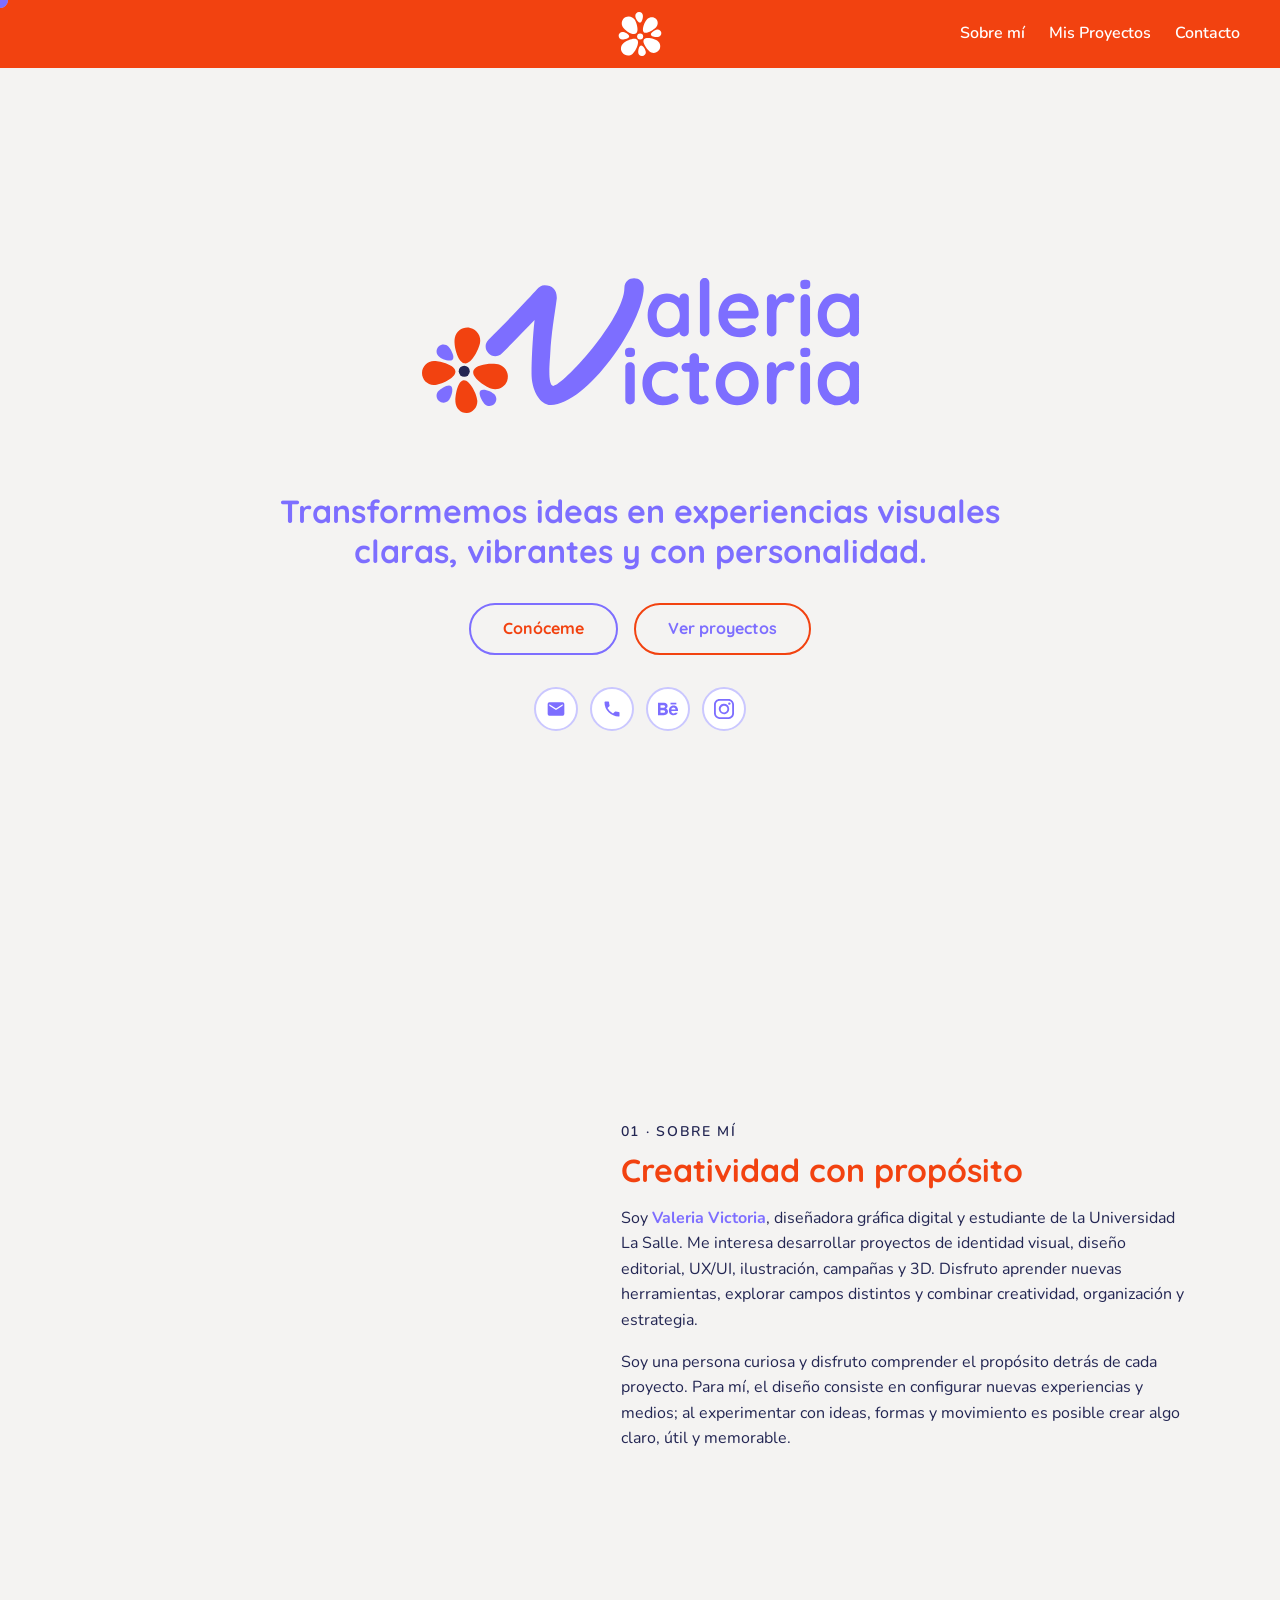
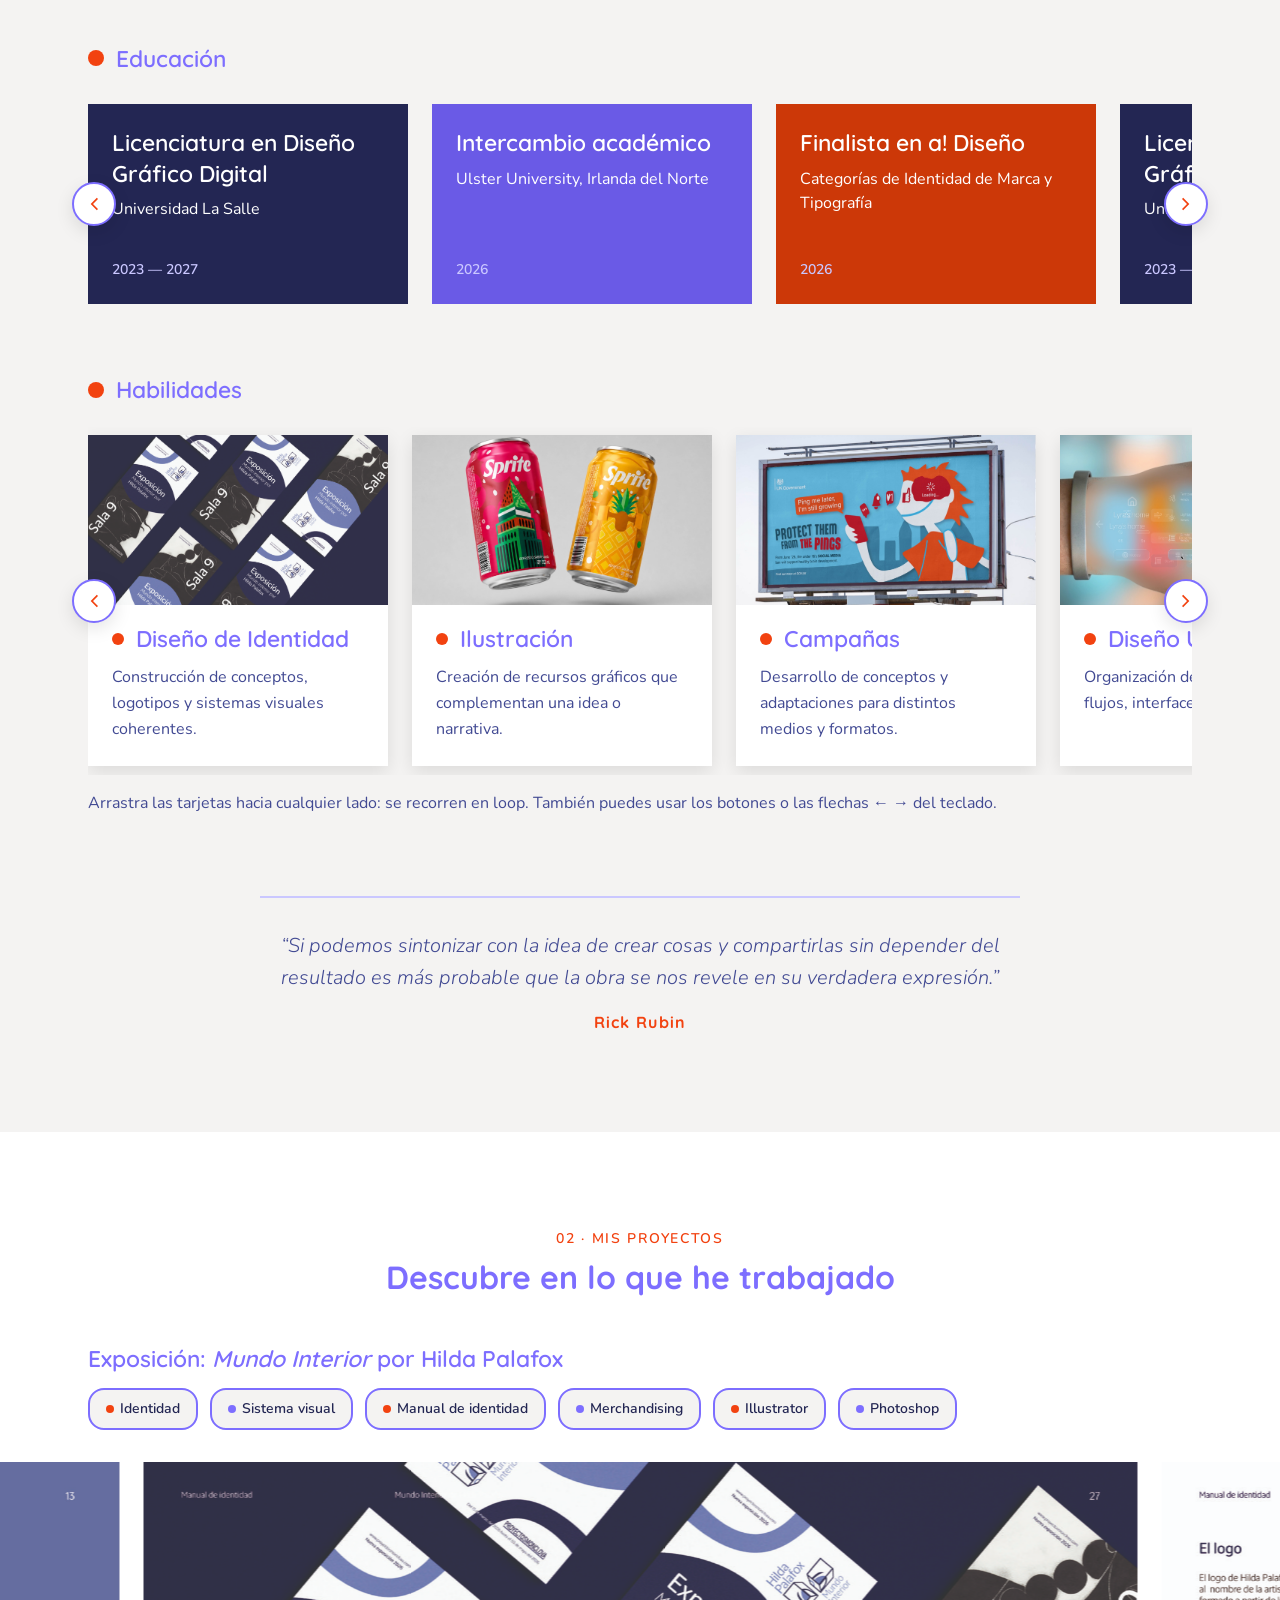
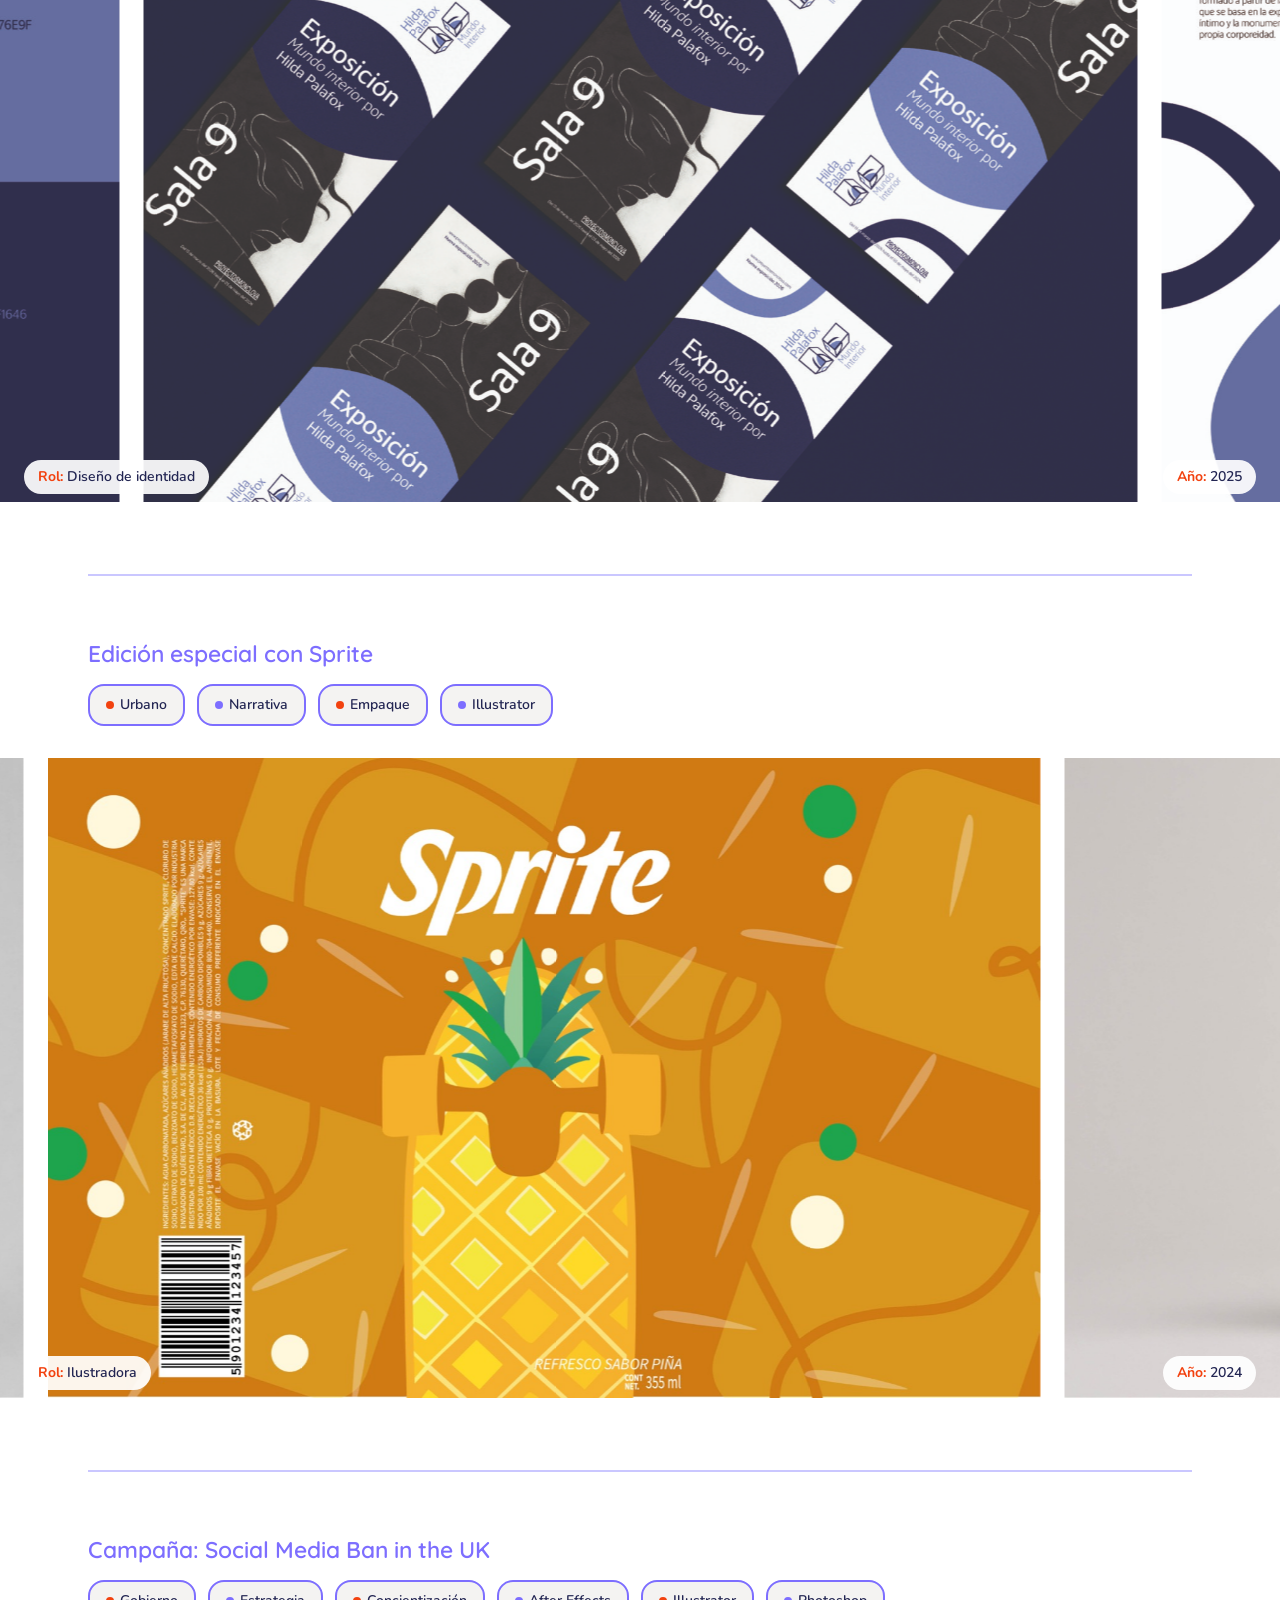
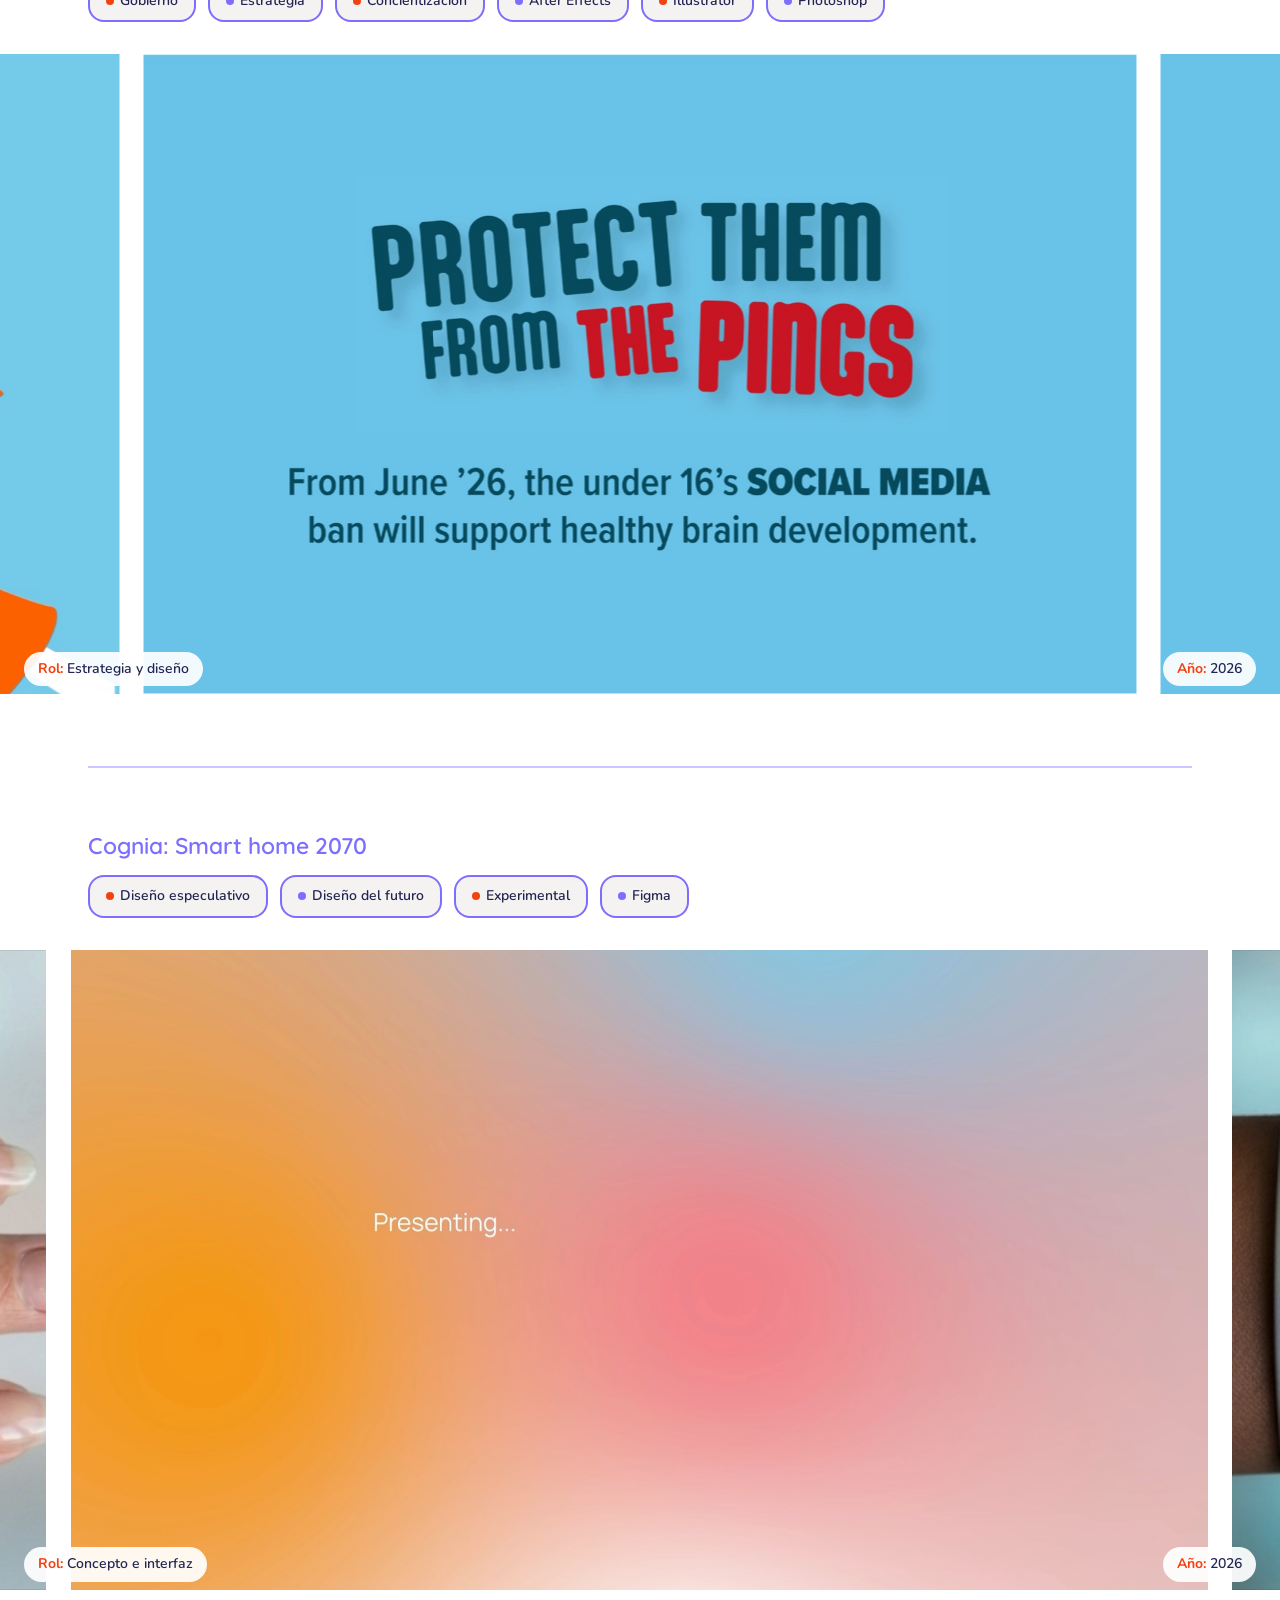
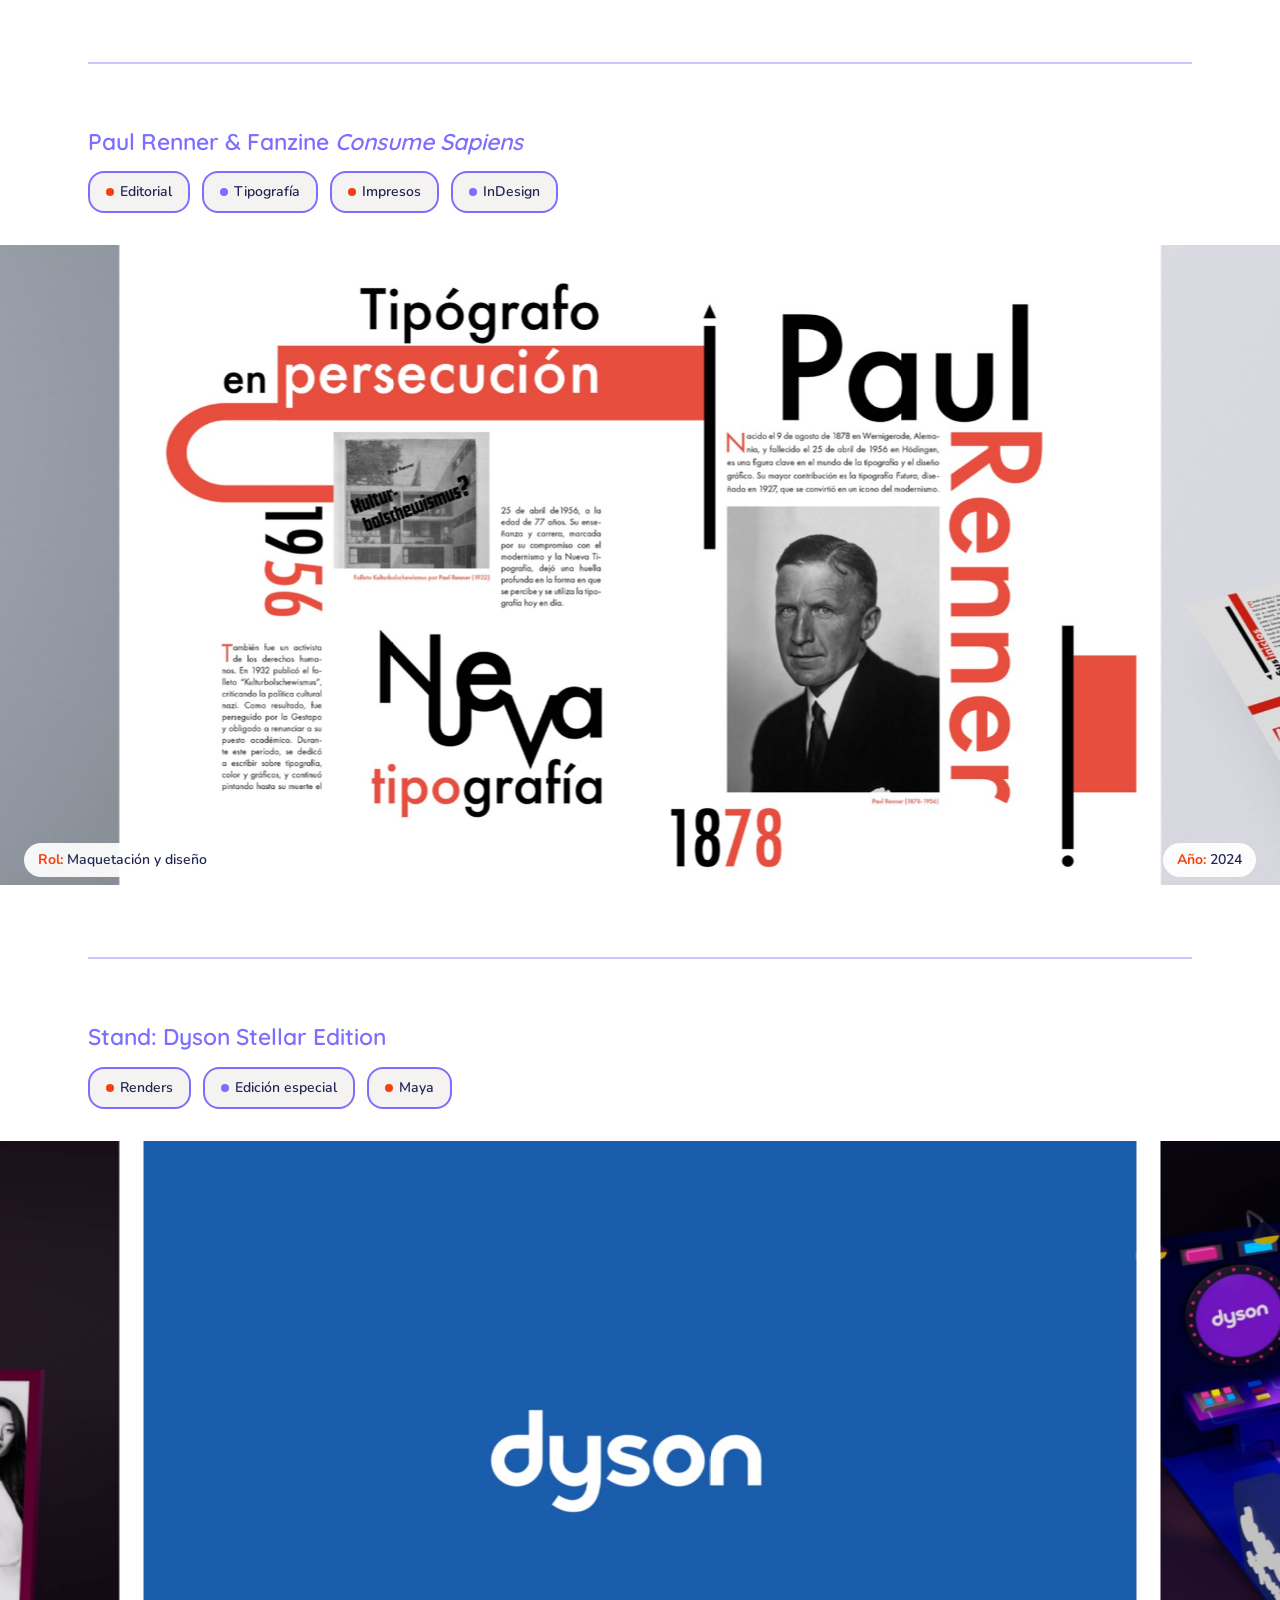
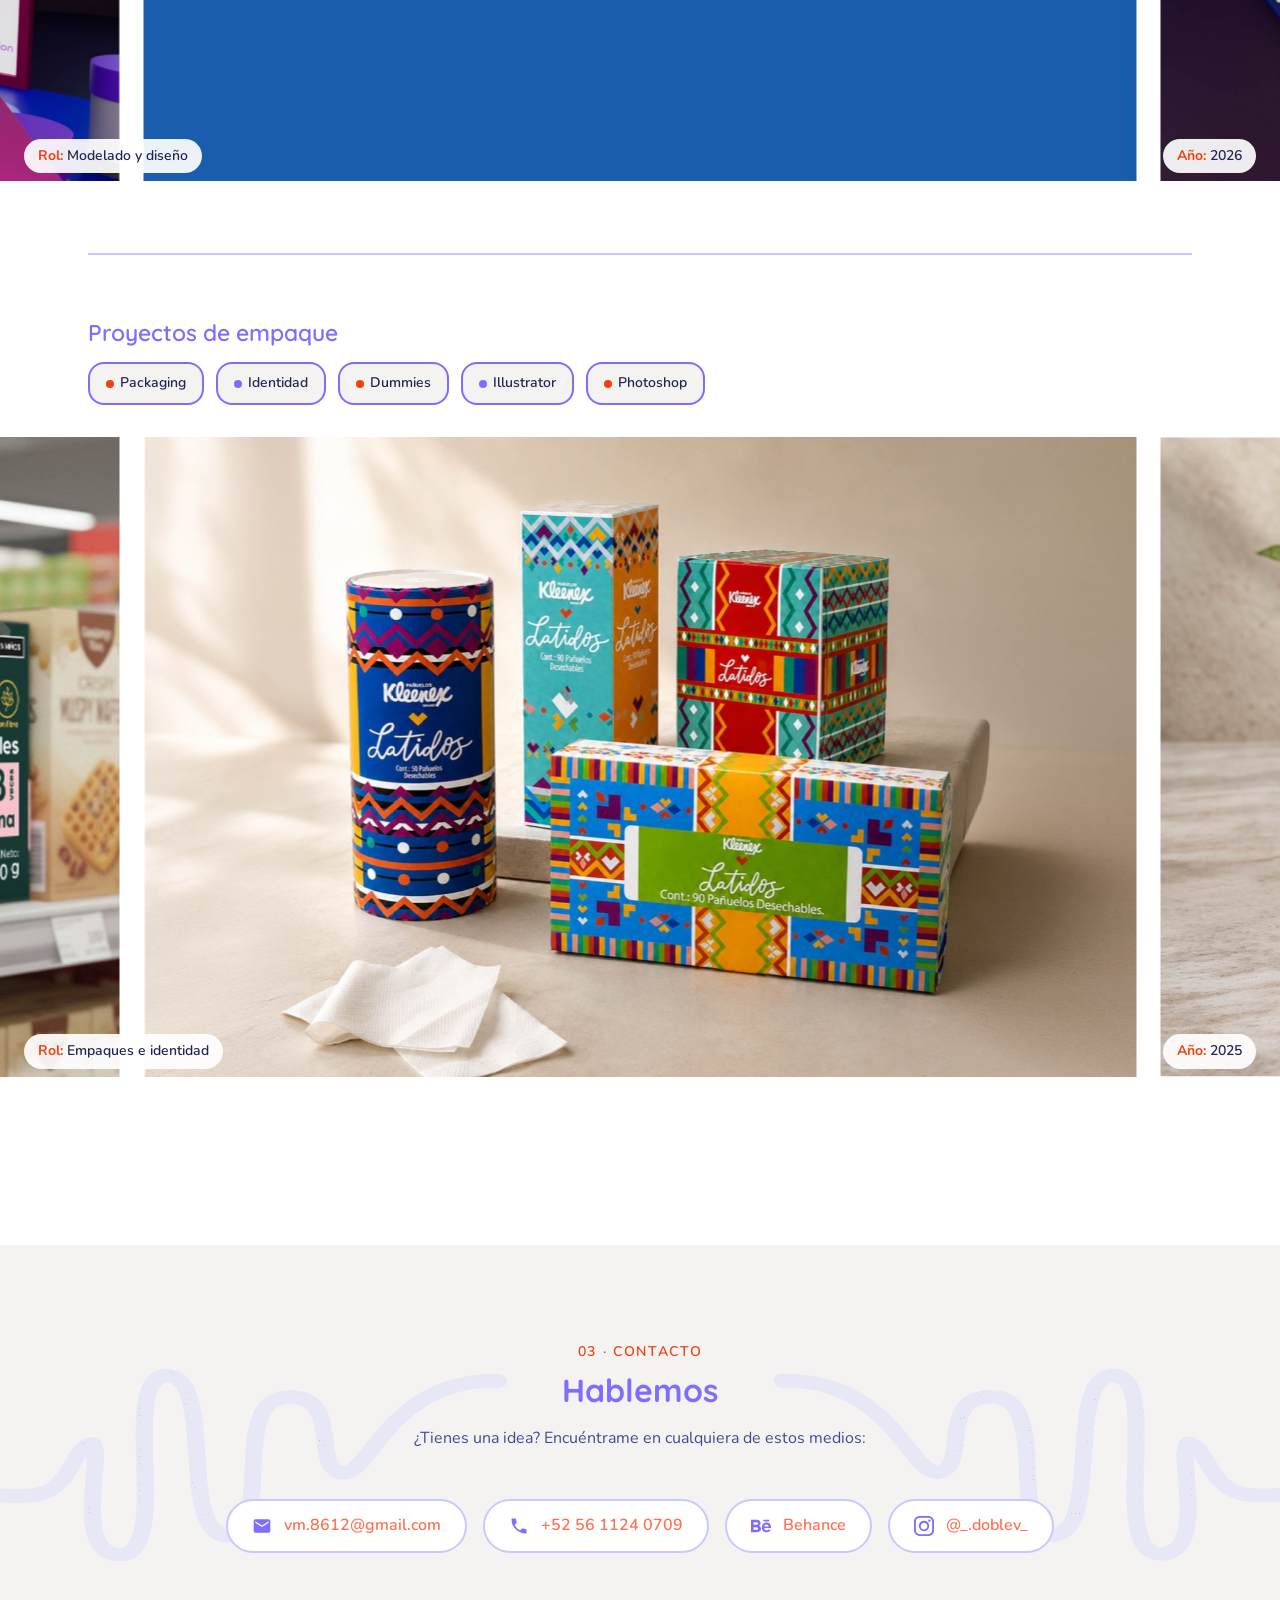
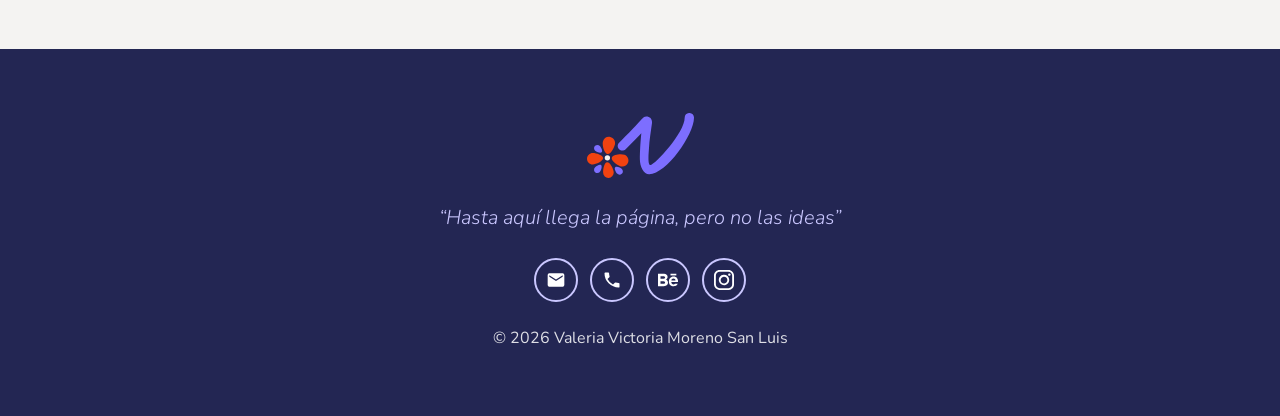
==== commit e7042635: "Contenido y UX de galerías: proyectos Cognia, Renner/Consume Sapiens, Dyson y Empaques - Galerías co" ====
--- a/index.html
+++ b/index.html
@@ -47,16 +47,22 @@
     <div class="hero__inner">
       <h1 id="inicio-t" class="visually-hidden">Valeria Victoria — Diseñadora gráfica digital</h1>
       <img class="hero__logo" src="assets/img/logo.svg" alt="Logotipo de Valeria Victoria">
-      <p class="hero__greeting">Transformo ideas en experiencias visuales claras, vibrantes y con personalidad.</p>
+      <p class="hero__greeting"><span class="w">Transformemos</span> <span class="w">ideas</span> <span class="w">en</span> <span class="w">experiencias</span> <span class="w">visuales</span><br><span class="w">claras,</span> <span class="w">vibrantes</span> <span class="w">y</span> <span class="w">con</span> <span class="w">personalidad.</span></p>
       <div class="hero__actions">
         <a class="btn btn-primary" href="#sobre-mi">Conóceme</a>
         <a class="btn btn-secondary" href="#proyectos">Ver proyectos</a>
-        <div class="hero__social" role="group" aria-label="Redes sociales">
+        <div class="hero__social" role="group" aria-label="Contacto y redes sociales">
+          <a class="icon-btn" href="mailto:vm.8612@gmail.com" aria-label="Correo">
+            <svg viewBox="0 0 24 24" aria-hidden="true"><path d="M20 4H4a2 2 0 0 0-2 2v12a2 2 0 0 0 2 2h16a2 2 0 0 0 2-2V6a2 2 0 0 0-2-2zm0 4.2-8 5-8-5V6.4l8 5 8-5v1.8z"/></svg>
+          </a>
+          <a class="icon-btn" href="tel:+525611240709" aria-label="Teléfono">
+            <svg viewBox="0 0 24 24" aria-hidden="true"><path d="M6.6 10.8a15.1 15.1 0 0 0 6.6 6.6l2.2-2.2a1 1 0 0 1 1-.25 11.4 11.4 0 0 0 3.6.58 1 1 0 0 1 1 1V20a1 1 0 0 1-1 1A17 17 0 0 1 3 4a1 1 0 0 1 1-1h3.5a1 1 0 0 1 1 1 11.4 11.4 0 0 0 .57 3.6 1 1 0 0 1-.25 1z"/></svg>
+          </a>
           <a class="icon-btn" href="https://www.behance.net/valevicky" target="_blank" rel="noopener" aria-label="Behance">
-            <svg viewBox="0 0 24 24" aria-hidden="true"><path d="M7.8 11.3c1-.5 1.6-1.4 1.6-2.7 0-2.5-1.9-3.4-4.2-3.4H.8v13.6h4.7c2.4 0 4.6-1.1 4.6-3.7 0-1.6-.8-2.9-2.3-3.8zM3.2 7.4h1.8c.9 0 1.7.2 1.7 1.3s-.7 1.3-1.6 1.3H3.2V7.4zm2 8.9H3.2v-3h2.1c1.1 0 1.8.5 1.8 1.6s-.8 1.4-1.9 1.4zm15.9-8.3h-5.4v1.3h5.4V8zm-2.6 2.2c-2.8 0-4.7 2-4.7 4.8 0 2.9 1.8 4.8 4.8 4.8 2.2 0 3.7-1 4.4-3.1h-2.3c-.2.8-1 1.2-2 1.2-1.4 0-2.2-.8-2.3-2.2h6.7v-.6c0-2.9-1.9-4.9-4.6-4.9zm-2.1 4c.2-1.1.9-1.8 2.1-1.8s1.9.8 2 1.8h-4.1z"/></svg>
+            <img src="assets/img/Behance.svg" alt="" aria-hidden="true">
           </a>
           <a class="icon-btn" href="https://www.instagram.com/_.doblev_" target="_blank" rel="noopener" aria-label="Instagram">
-            <svg viewBox="0 0 24 24" aria-hidden="true"><path d="M12 2.2c3.2 0 3.6 0 4.9.1 1.2.1 1.8.2 2.2.4.6.2 1 .5 1.4.9.4.4.7.8.9 1.4.2.4.4 1 .4 2.2.1 1.3.1 1.7.1 4.9s0 3.6-.1 4.9c-.1 1.2-.2 1.8-.4 2.2-.2.6-.5 1-.9 1.4-.4.4-.8.7-1.4.9-.4.2-1 .4-2.2.4-1.3.1-1.7.1-4.9.1s-3.6 0-4.9-.1c-1.2-.1-1.8-.2-2.2-.4-.6-.2-1-.5-1.4-.9-.4-.4-.7-.8-.9-1.4-.2-.4-.4-1-.4-2.2C2.2 15.6 2.2 15.2 2.2 12s0-3.6.1-4.9c.1-1.2.2-1.8.4-2.2.2-.6.5-1 .9-1.4.4-.4.8-.7 1.4-.9.4-.2 1-.4 2.2-.4C8.4 2.2 8.8 2.2 12 2.2m0 2c-3.1 0-3.5 0-4.8.1-1.1.1-1.5.2-1.8.3-.5.2-.8.4-1.1.7-.3.3-.5.6-.7 1.1-.1.3-.3.7-.3 1.8-.1 1.3-.1 1.7-.1 4.8s0 3.5.1 4.8c.1 1.1.2 1.5.3 1.8.2.5.4.8.7 1.1.3.3.6.5 1.1.7.3.1.7.3 1.8.3 1.3.1 1.7.1 4.8.1s3.5 0 4.8-.1c1.1-.1 1.5-.2 1.8-.3.5-.2.8-.4 1.1-.7.3-.3.5-.6.7-1.1.1-.3.3-.7.3-1.8.1-1.3.1-1.7.1-4.8s0-3.5-.1-4.8c-.1-1.1-.2-1.5-.3-1.8-.2-.5-.4-.8-.7-1.1-.3-.3-.6-.5-1.1-.7-.3-.1-.7-.3-1.8-.3-1.3-.1-1.7-.1-4.8-.1zm0 3.4a5 5 0 1 1 0 10 5 5 0 0 1 0-10zm0 8.2a3.2 3.2 0 1 0 0-6.4 3.2 3.2 0 0 0 0 6.4zm5.2-8.5a1.2 1.2 0 1 1-2.4 0 1.2 1.2 0 0 1 2.4 0z"/></svg>
+            <img src="assets/img/Instagram.svg" alt="" aria-hidden="true">
           </a>
         </div>
       </div>
@@ -66,17 +72,14 @@
   <!-- Sobre mí -->
   <section class="section" id="sobre-mi" aria-labelledby="sobre-mi-t">
     <div class="wrap">
-      <div class="section-head">
-        <p class="kicker">01 · Sobre mí</p>
-        <h2 id="sobre-mi-t">Creatividad con propósito</h2>
-      </div>
-
       <div class="about-grid">
         <div class="about-grid__media">
           <img src="assets/gif/foto-mia.gif" alt="Retrato animado de Valeria Victoria saludando" width="420" height="420">
         </div>
-        <div>
-          <p>Soy <strong>Valeria/Victoria</strong>, diseñadora gráfica digital y estudiante de la Universidad La Salle. Me interesa desarrollar proyectos de identidad visual, diseño editorial, UX/UI, ilustración, campañas y 3D. Disfruto aprender nuevas herramientas, explorar campos distintos y combinar creatividad, organización y estrategia.</p>
+        <div class="about-grid__body">
+          <p class="kicker">01 · Sobre mí</p>
+          <h2 id="sobre-mi-t">Creatividad con propósito</h2>
+          <p>Soy <strong>Valeria Victoria</strong>, diseñadora gráfica digital y estudiante de la Universidad La Salle. Me interesa desarrollar proyectos de identidad visual, diseño editorial, UX/UI, ilustración, campañas y 3D. Disfruto aprender nuevas herramientas, explorar campos distintos y combinar creatividad, organización y estrategia.</p>
           <p>Soy una persona curiosa y disfruto comprender el propósito detrás de cada proyecto. Para mí, el diseño consiste en configurar nuevas experiencias y medios; al experimentar con ideas, formas y movimiento es posible crear algo claro, útil y memorable.</p>
         </div>
       </div>
@@ -138,7 +141,7 @@
               </div>
             </article>
             <article class="card-skill">
-              <img src="assets/img/campana-01.jpg" alt="Ejemplo de campaña publicitaria" draggable="false" loading="lazy">
+              <img src="assets/img/campana-03.jpg" alt="Ejemplo de campaña publicitaria" draggable="false" loading="lazy">
               <div class="card-skill__body">
                 <p class="card-skill__label"><i aria-hidden="true"></i>Campañas</p>
                 <p class="card-skill__desc">Desarrollo de conceptos y adaptaciones para distintos medios y formatos.</p>
@@ -159,10 +162,17 @@
               </div>
             </article>
             <article class="card-skill">
-              <img src="assets/img/modelado-01.jpg" alt="Ejemplo de modelado 3D" draggable="false" loading="lazy">
+              <img src="assets/img/modelado-03.jpg" alt="Ejemplo de modelado 3D" draggable="false" loading="lazy">
               <div class="card-skill__body">
                 <p class="card-skill__label"><i aria-hidden="true"></i>Modelado 3D</p>
                 <p class="card-skill__desc">Creación, texturizado y presentación de objetos o escenas tridimensionales.</p>
+              </div>
+            </article>
+            <article class="card-skill">
+              <img src="assets/img/empaque-01.jpg" alt="Ejemplo de diseño de empaque" draggable="false" loading="lazy">
+              <div class="card-skill__body">
+                <p class="card-skill__label"><i aria-hidden="true"></i>Empaques</p>
+                <p class="card-skill__desc">Estructura, gráfica y dummies para empaques y presentación de producto.</p>
               </div>
             </article>
           </div>
@@ -176,6 +186,9 @@
       <blockquote class="quote">
         <p>“Si podemos sintonizar con la idea de crear cosas y compartirlas sin depender del resultado es más probable que la obra se nos revele en su verdadera expresión.”</p>
         <cite>Rick Rubin</cite>
+        <div class="quote-flowers" aria-hidden="true">
+          <span></span><span></span><span></span><span></span><span></span><span></span>
+        </div>
       </blockquote>
     </div>
   </section>
@@ -185,89 +198,93 @@
     <div class="wrap">
       <div class="section-head">
         <p class="kicker">02 · Mis Proyectos</p>
-        <h2 id="proyectos-t">Una selección por área</h2>
-        <p>Un proyecto representativo por cada disciplina. Arrastra las galerías para recorrerlas: las imágenes siempre se muestran completas.</p>
+        <h2 id="proyectos-t">Descubre en lo que he trabajado</h2>
       </div>
 
       <!-- DATOS PROVISIONALES: años, roles y descripciones sujetos a tu corrección -->
-      <article class="project" aria-labelledby="proj-hilda-t">
-        <h3 id="proj-hilda-t">Identidad Hilda</h3>
-        <p class="project__meta"><b>Categoría:</b> Identidad · <b>Año:</b> 2025 · <b>Rol:</b> Diseño de identidad</p>
-        <p class="project__desc">Construir una marca cálida y memorable para un emprendimiento gastronómico. El resultado es un sistema visual completo: logotipo, paleta, tipografía y aplicaciones coherentes.</p>
-        <div class="tags"><span class="tag">Branding</span><span class="tag">Logotipo</span><span class="tag">Sistema visual</span></div>
-        <div class="media-slider" tabindex="0" role="region" aria-label="Galería de Identidad Hilda: desplázate con el mouse, el dedo o las flechas ← →">
-          <div class="media-track">
-            <img src="assets/img/hilda-marca-01.jpg" alt="Identidad Hilda: pieza principal del sistema de marca" draggable="false" loading="lazy">
-            <img src="assets/img/hilda-marca-02.jpg" alt="Identidad Hilda: aplicaciones de la marca" draggable="false" loading="lazy">
-            <img src="assets/img/hilda-marca-03.jpg" alt="Identidad Hilda: logotipo sobre fondo de color" draggable="false" loading="lazy">
-            <img src="assets/img/hilda-marca-04.jpg" alt="Identidad Hilda: detalle tipográfico" draggable="false" loading="lazy">
-            <img src="assets/img/hilda-marca-05.jpg" alt="Identidad Hilda: piezas promocionales" draggable="false" loading="lazy">
-            <img src="assets/img/hilda-marca-06.jpg" alt="Identidad Hilda: mockup final" draggable="false" loading="lazy">
-          </div>
-        </div>
-      </article>
-
-      <article class="project" aria-labelledby="proj-ilus-t">
-        <h3 id="proj-ilus-t">Ilustración digital</h3>
-        <p class="project__meta"><b>Categoría:</b> Ilustración · <b>Año:</b> 2024 · <b>Rol:</b> Ilustradora</p>
-        <p class="project__desc">Serie de ilustraciones para acompañar una narrativa visual: personajes, escenas y recursos gráficos que refuerzan el tono del mensaje.</p>
-        <div class="tags"><span class="tag">Ilustración digital</span><span class="tag">Personajes</span><span class="tag">Narrativa</span></div>
-        <div class="media-slider" tabindex="0" role="region" aria-label="Galería de ilustración digital: desplázate con el mouse, el dedo o las flechas ← →">
-          <div class="media-track">
-            <img src="assets/img/ilustracion-01.jpg" alt="Ilustración digital, pieza 1" draggable="false" loading="lazy">
+      <article class="project " aria-labelledby="proj-hilda-t">
+        <h3 id="proj-hilda-t">Exposición: <em>Mundo Interior</em> por Hilda Palafox</h3>
+        <div class="tags"><span class="tag"><i aria-hidden="true"></i>Identidad</span><span class="tag"><i aria-hidden="true"></i>Sistema visual</span><span class="tag"><i aria-hidden="true"></i>Manual de identidad</span><span class="tag"><i aria-hidden="true"></i>Merchandising</span><span class="tag"><i aria-hidden="true"></i>Illustrator</span><span class="tag"><i aria-hidden="true"></i>Photoshop</span></div>
+        <div class="media-slider" data-loop tabindex="0" role="region" aria-label="Galería de Identidad de Marca: desplázate con el mouse, el dedo o las flechas ← →">
+                        <span class="gallery-chip gallery-chip--left"><b>Rol:</b> Diseño de identidad</span>
+              <span class="gallery-chip gallery-chip--right"><b>Año:</b> 2025</span>
+              <div class="media-track">
+            <img src="assets/img/hilda-marca-01.jpg" alt="Identidad de Marca: pieza principal del sistema de marca" draggable="false">
+            <img src="assets/img/hilda-marca-02.jpg" alt="Identidad de Marca: aplicaciones de la marca" draggable="false" loading="lazy">
+            <img src="assets/img/hilda-marca-04.jpg" alt="Identidad de Marca: detalle tipográfico" draggable="false" loading="lazy">
+            <img src="assets/img/hilda-marca-05.jpg" alt="Identidad de Marca: piezas promocionales" draggable="false" loading="lazy">
+            <img src="assets/img/hilda-marca-06.jpg" alt="Identidad de Marca: mockup final" draggable="false" loading="lazy">
+            <img src="assets/img/hilda-marca-03.jpg" alt="Identidad de Marca: logotipo sobre fondo de color" draggable="false" loading="lazy">
+          </div>
+        </div>
+      </article>
+
+      <article class="project " aria-labelledby="proj-ilus-t">
+        <h3 id="proj-ilus-t">Edición especial con Sprite</h3>
+        <div class="tags"><span class="tag"><i aria-hidden="true"></i>Urbano</span><span class="tag"><i aria-hidden="true"></i>Narrativa</span><span class="tag"><i aria-hidden="true"></i>Empaque</span><span class="tag"><i aria-hidden="true"></i>Illustrator</span></div>
+        <div class="media-slider" data-loop tabindex="0" role="region" aria-label="Galería de ilustración digital: desplázate con el mouse, el dedo o las flechas ← →">
+                        <span class="gallery-chip gallery-chip--left"><b>Rol:</b> Ilustradora</span>
+              <span class="gallery-chip gallery-chip--right"><b>Año:</b> 2024</span>
+              <div class="media-track">
+            <img src="assets/img/ilustracion-01.jpg" alt="Ilustración digital, pieza 1" draggable="false">
             <img src="assets/img/ilustracion-02.jpg" alt="Ilustración digital, pieza 2" draggable="false" loading="lazy">
             <img src="assets/img/ilustracion-03.jpg" alt="Ilustración digital, pieza 3" draggable="false" loading="lazy">
+            <img src="assets/img/ilustracion-05.jpg" alt="Ilustración digital, pieza 5" draggable="false" loading="lazy">
             <img src="assets/img/ilustracion-04.jpg" alt="Ilustración digital, pieza 4" draggable="false" loading="lazy">
-            <img src="assets/img/ilustracion-05.jpg" alt="Ilustración digital, pieza 5" draggable="false" loading="lazy">
-          </div>
-        </div>
-      </article>
-
-      <article class="project" aria-labelledby="proj-camp-t">
-        <h3 id="proj-camp-t">Campaña publicitaria</h3>
-        <p class="project__meta"><b>Categoría:</b> Campañas · <b>Año:</b> 2024 · <b>Rol:</b> Concepto y adaptaciones</p>
-        <p class="project__desc">Desarrollo del concepto creativo y sus adaptaciones para distintos medios y formatos, buscando un mensaje claro y reconocible en cada punto de contacto.</p>
-        <div class="tags"><span class="tag">Publicidad</span><span class="tag">Concepto</span><span class="tag">Adaptaciones</span></div>
-        <div class="media-slider" tabindex="0" role="region" aria-label="Galería de campaña publicitaria: desplázate con el mouse, el dedo o las flechas ← →">
-          <div class="media-track">
-            <img src="assets/img/campana-01.jpg" alt="Campaña publicitaria, pieza 1" draggable="false" loading="lazy">
+          </div>
+        </div>
+      </article>
+
+      <article class="project " aria-labelledby="proj-camp-t">
+        <h3 id="proj-camp-t">Campaña: Social Media Ban in the UK</h3>
+        <div class="tags"><span class="tag"><i aria-hidden="true"></i>Gobierno</span><span class="tag"><i aria-hidden="true"></i>Estrategia</span><span class="tag"><i aria-hidden="true"></i>Concientización</span><span class="tag"><i aria-hidden="true"></i>After Effects</span><span class="tag"><i aria-hidden="true"></i>Illustrator</span><span class="tag"><i aria-hidden="true"></i>Photoshop</span></div>
+        <div class="media-slider" data-loop tabindex="0" role="region" aria-label="Galería de campaña publicitaria: desplázate con el mouse, el dedo o las flechas ← →">
+                        <span class="gallery-chip gallery-chip--left"><b>Rol:</b> Estrategia y diseño</span>
+              <span class="gallery-chip gallery-chip--right"><b>Año:</b> 2026</span>
+              <div class="media-track">
+            <img src="assets/img/campana-01.jpg" alt="Campaña publicitaria, pieza 1" draggable="false">
             <img src="assets/img/campana-02.jpg" alt="Campaña publicitaria, pieza 2" draggable="false" loading="lazy">
-            <video controls muted playsinline preload="metadata" aria-label="Video de la campaña publicitaria">
-              <source src="assets/mp4/campanas-01.mp4" type="video/mp4">
-            </video>
-            <img src="assets/img/campana-03.jpg" alt="Campaña publicitaria, pieza 3" draggable="false" loading="lazy">
             <img src="assets/img/campana-04.jpg" alt="Campaña publicitaria, pieza 4" draggable="false" loading="lazy">
             <img src="assets/img/campana-05.jpg" alt="Campaña publicitaria, pieza 5" draggable="false" loading="lazy">
-          </div>
-        </div>
-      </article>
-
-      <article class="project" aria-labelledby="proj-uxui-t">
-        <h3 id="proj-uxui-t">Diseño UX/UI</h3>
-        <p class="project__meta"><b>Categoría:</b> UX/UI · <b>Año:</b> 2026 · <b>Rol:</b> Flujos e interfaz</p>
-        <p class="project__desc">Organización de información y diseño de flujos para una interfaz en movimiento: el prototipo animado explora cómo el usuario recorre y comprende el producto.</p>
-        <div class="tags"><span class="tag">UX/UI</span><span class="tag">Prototipo</span><span class="tag">Interacción</span></div>
-        <div class="media-slider" tabindex="0" role="region" aria-label="Galería del proyecto de UX/UI: desplázate con el mouse, el dedo o las flechas ← →">
-          <div class="media-track">
-            <img src="assets/img/uxui-captura.jpg" alt="Vista del prototipo de interfaz en movimiento" draggable="false" loading="lazy">
-            <video controls muted playsinline preload="metadata" poster="assets/img/uxui-captura.jpg" aria-label="Video del prototipo de interfaz, parte 1">
+            <img src="assets/img/campana-03.jpg" alt="Campaña publicitaria, pieza 3" draggable="false" loading="lazy">
+            <video controls muted playsinline preload="metadata" poster="assets/img/campanas-poster.jpg" aria-label="Video de la campaña publicitaria">
+              <source src="assets/mp4/campanas-01.mp4" type="video/mp4">
+            </video>
+          </div>
+        </div>
+      </article>
+
+      <article class="project " aria-labelledby="proj-uxui-t">
+        <h3 id="proj-uxui-t">Cognia: Smart home 2070</h3>
+        <div class="tags"><span class="tag"><i aria-hidden="true"></i>Diseño especulativo</span><span class="tag"><i aria-hidden="true"></i>Diseño del futuro</span><span class="tag"><i aria-hidden="true"></i>Experimental</span><span class="tag"><i aria-hidden="true"></i>Figma</span></div>
+        <div class="media-slider" data-loop tabindex="0" role="region" aria-label="Galería de Cognia Smart home 2070: desplázate con el mouse, el dedo o las flechas ← →">
+                        <span class="gallery-chip gallery-chip--left"><b>Rol:</b> Concepto e interfaz</span>
+              <span class="gallery-chip gallery-chip--right"><b>Año:</b> 2026</span>
+              <div class="media-track">
+            <video class="ambient" loop muted playsinline preload="metadata" poster="assets/img/uxui-poster-00.jpg" aria-label="Video de Cognia, introducción en loop">
+              <source src="assets/mp4/UX-UI-00.mp4" type="video/mp4">
+            </video>
+            <video controls muted playsinline preload="metadata" poster="assets/img/uxui-poster-01.jpg" aria-label="Video de Cognia, parte 2">
               <source src="assets/mp4/UX-UI-01.mp4" type="video/mp4">
             </video>
-            <video controls muted playsinline preload="metadata" aria-label="Video del prototipo de interfaz, parte 2">
+            <video controls muted playsinline preload="metadata" poster="assets/img/uxui-poster-02.jpg" aria-label="Video de Cognia, parte 3">
               <source src="assets/mp4/UX-UI-02.mp4" type="video/mp4">
             </video>
-          </div>
-        </div>
-      </article>
-
-      <article class="project" aria-labelledby="proj-edit-t">
-        <h3 id="proj-edit-t">Diseño editorial</h3>
-        <p class="project__meta"><b>Categoría:</b> Editorial · <b>Año:</b> 2025 · <b>Rol:</b> Maquetación</p>
-        <p class="project__desc">Ordenar contenidos con retículas, jerarquías y composición: una publicación donde el ritmo visual guía la lectura página por página.</p>
-        <div class="tags"><span class="tag">Editorial</span><span class="tag">Retícula</span><span class="tag">Composición</span></div>
-        <div class="media-slider" tabindex="0" role="region" aria-label="Galería de diseño editorial: desplázate con el mouse, el dedo o las flechas ← →">
-          <div class="media-track">
-            <img src="assets/img/editorial-01.jpg" alt="Diseño editorial, página 1" draggable="false" loading="lazy">
+            <video controls muted playsinline preload="metadata" poster="assets/img/uxui-poster-03.jpg" aria-label="Video de Cognia, parte 4">
+              <source src="assets/mp4/UX-UI-03.mp4" type="video/mp4">
+            </video>
+          </div>
+        </div>
+      </article>
+
+      <article class="project " aria-labelledby="proj-edit-t">
+        <h3 id="proj-edit-t">Paul Renner &amp; Fanzine <em>Consume Sapiens</em></h3>
+        <div class="tags"><span class="tag"><i aria-hidden="true"></i>Editorial</span><span class="tag"><i aria-hidden="true"></i>Tipografía</span><span class="tag"><i aria-hidden="true"></i>Impresos</span><span class="tag"><i aria-hidden="true"></i>InDesign</span></div>
+        <div class="media-slider" data-loop tabindex="0" role="region" aria-label="Galería de diseño editorial: desplázate con el mouse, el dedo o las flechas ← →">
+                        <span class="gallery-chip gallery-chip--left"><b>Rol:</b> Maquetación y diseño</span>
+              <span class="gallery-chip gallery-chip--right"><b>Año:</b> 2024</span>
+              <div class="media-track">
+            <img src="assets/img/editorial-01.jpg" alt="Diseño editorial, página 1" draggable="false">
             <img src="assets/img/editorial-02.jpg" alt="Diseño editorial, página 2" draggable="false" loading="lazy">
             <img src="assets/img/editorial-03.jpg" alt="Diseño editorial, página 3" draggable="false" loading="lazy">
             <img src="assets/img/editorial-04.jpg" alt="Diseño editorial, página 4" draggable="false" loading="lazy">
@@ -276,20 +293,36 @@
         </div>
       </article>
 
-      <article class="project" aria-labelledby="proj-3d-t">
-        <h3 id="proj-3d-t">Modelado 3D</h3>
-        <p class="project__meta"><b>Categoría:</b> Modelado 3D · <b>Año:</b> 2025 · <b>Rol:</b> Modelado y texturizado</p>
-        <p class="project__desc">Creación, texturizado y presentación de objetos y escenas tridimensionales, desde el bloque base hasta el render final.</p>
-        <div class="tags"><span class="tag">3D</span><span class="tag">Texturizado</span><span class="tag">Render</span></div>
-        <div class="media-slider" tabindex="0" role="region" aria-label="Galería de modelado 3D: desplázate con el mouse, el dedo o las flechas ← →">
-          <div class="media-track">
-            <img src="assets/img/modelado-01.jpg" alt="Modelado 3D, render 1" draggable="false" loading="lazy">
+      <article class="project " aria-labelledby="proj-3d-t">
+        <h3 id="proj-3d-t">Stand: Dyson Stellar Edition</h3>
+        <div class="tags"><span class="tag"><i aria-hidden="true"></i>Renders</span><span class="tag"><i aria-hidden="true"></i>Edición especial</span><span class="tag"><i aria-hidden="true"></i>Maya</span></div>
+        <div class="media-slider" data-loop tabindex="0" role="region" aria-label="Galería del stand Dyson Stellar Edition: desplázate con el mouse, el dedo o las flechas ← →">
+                        <span class="gallery-chip gallery-chip--left"><b>Rol:</b> Modelado y diseño</span>
+              <span class="gallery-chip gallery-chip--right"><b>Año:</b> 2026</span>
+              <div class="media-track">
+            <img src="assets/img/modelado-01.jpg" alt="Modelado 3D, render 1" draggable="false">
             <img src="assets/img/modelado-02.jpg" alt="Modelado 3D, render 2" draggable="false" loading="lazy">
             <img src="assets/img/modelado-03.jpg" alt="Modelado 3D, render 3" draggable="false" loading="lazy">
-            <video controls muted playsinline preload="metadata" aria-label="Animación del proyecto de modelado 3D">
+            <video controls muted playsinline preload="metadata" poster="assets/img/modelado-poster.jpg" aria-label="Animación del proyecto de modelado 3D">
               <source src="assets/mp4/modelado3d.mp4" type="video/mp4">
             </video>
             <img src="assets/img/modelado-04.jpg" alt="Modelado 3D, render 4" draggable="false" loading="lazy">
+          </div>
+        </div>
+      </article>
+
+      <article class="project " aria-labelledby="proj-empaque-t">
+        <h3 id="proj-empaque-t">Proyectos de empaque</h3>
+        <div class="tags"><span class="tag"><i aria-hidden="true"></i>Packaging</span><span class="tag"><i aria-hidden="true"></i>Identidad</span><span class="tag"><i aria-hidden="true"></i>Dummies</span><span class="tag"><i aria-hidden="true"></i>Illustrator</span><span class="tag"><i aria-hidden="true"></i>Photoshop</span></div>
+        <div class="media-slider" data-loop tabindex="0" role="region" aria-label="Galería de proyectos de empaque: desplázate con el mouse, el dedo o las flechas ← →">
+          <span class="gallery-chip gallery-chip--left"><b>Rol:</b> Empaques e identidad</span>
+              <span class="gallery-chip gallery-chip--right"><b>Año:</b> 2025</span>
+          <div class="media-track">
+            <img src="assets/img/empaque-01.jpg" alt="Empaque, pieza 1" draggable="false">
+            <img src="assets/img/empaque-02.jpg" alt="Empaque, pieza 2" draggable="false" loading="lazy">
+            <img src="assets/img/empaque-03.jpg" alt="Empaque, pieza 3" draggable="false" loading="lazy">
+            <img src="assets/img/empaque-04.jpg" alt="Empaque, pieza 4" draggable="false" loading="lazy">
+            <img src="assets/img/empaque-05.jpg" alt="Empaque, pieza 5" draggable="false" loading="lazy">
           </div>
         </div>
       </article>
@@ -299,6 +332,8 @@
 
   <!-- Contacto -->
   <section class="section" id="contacto" aria-labelledby="contacto-t">
+    <img class="contact__shape" src="assets/gif/ondas-02.gif" alt="" aria-hidden="true">
+    <img class="contact__shape contact__shape--left" src="assets/gif/ondas-02.gif" alt="" aria-hidden="true">
     <div class="wrap">
       <div class="section-head">
           <p class="kicker">03 · Contacto</p>
@@ -320,13 +355,13 @@
           </li>
           <li>
             <a href="https://www.behance.net/valevicky" target="_blank" rel="noopener">
-              <svg viewBox="0 0 24 24" aria-hidden="true"><path d="M7.8 11.3c1-.5 1.6-1.4 1.6-2.7 0-2.5-1.9-3.4-4.2-3.4H.8v13.6h4.7c2.4 0 4.6-1.1 4.6-3.7 0-1.6-.8-2.9-2.3-3.8zM3.2 7.4h1.8c.9 0 1.7.2 1.7 1.3s-.7 1.3-1.6 1.3H3.2V7.4zm2 8.9H3.2v-3h2.1c1.1 0 1.8.5 1.8 1.6s-.8 1.4-1.9 1.4zm15.9-8.3h-5.4v1.3h5.4V8zm-2.6 2.2c-2.8 0-4.7 2-4.7 4.8 0 2.9 1.8 4.8 4.8 4.8 2.2 0 3.7-1 4.4-3.1h-2.3c-.2.8-1 1.2-2 1.2-1.4 0-2.2-.8-2.3-2.2h6.7v-.6c0-2.9-1.9-4.9-4.6-4.9zm-2.1 4c.2-1.1.9-1.8 2.1-1.8s1.9.8 2 1.8h-4.1z"/></svg>
+              <img src="assets/img/Behance.svg" alt="" aria-hidden="true">
               Behance
             </a>
           </li>
           <li>
             <a href="https://www.instagram.com/_.doblev_" target="_blank" rel="noopener">
-              <svg viewBox="0 0 24 24" aria-hidden="true"><path d="M12 2.2c3.2 0 3.6 0 4.9.1 1.2.1 1.8.2 2.2.4.6.2 1 .5 1.4.9.4.4.7.8.9 1.4.2.4.4 1 .4 2.2.1 1.3.1 1.7.1 4.9s0 3.6-.1 4.9c-.1 1.2-.2 1.8-.4 2.2-.2.6-.5 1-.9 1.4-.4.4-.8.7-1.4.9-.4.2-1 .4-2.2.4-1.3.1-1.7.1-4.9.1s-3.6 0-4.9-.1c-1.2-.1-1.8-.2-2.2-.4-.6-.2-1-.5-1.4-.9-.4-.4-.7-.8-.9-1.4-.2-.4-.4-1-.4-2.2C2.2 15.6 2.2 15.2 2.2 12s0-3.6.1-4.9c.1-1.2.2-1.8.4-2.2.2-.6.5-1 .9-1.4.4-.4.8-.7 1.4-.9.4-.2 1-.4 2.2-.4C8.4 2.2 8.8 2.2 12 2.2m0 2c-3.1 0-3.5 0-4.8.1-1.1.1-1.5.2-1.8.3-.5.2-.8.4-1.1.7-.3.3-.5.6-.7 1.1-.1.3-.3.7-.3 1.8-.1 1.3-.1 1.7-.1 4.8s0 3.5.1 4.8c.1 1.1.2 1.5.3 1.8.2.5.4.8.7 1.1.3.3.6.5 1.1.7.3.1.7.3 1.8.3 1.3.1 1.7.1 4.8.1s3.5 0 4.8-.1c1.1-.1 1.5-.2 1.8-.3.5-.2.8-.4 1.1-.7.3-.3.5-.6.7-1.1.1-.3.3-.7.3-1.8.1-1.3.1-1.7.1-4.8s0-3.5-.1-4.8c-.1-1.1-.2-1.5-.3-1.8-.2-.5-.4-.8-.7-1.1-.3-.3-.6-.5-1.1-.7-.3-.1-.7-.3-1.8-.3-1.3-.1-1.7-.1-4.8-.1zm0 3.4a5 5 0 1 1 0 10 5 5 0 0 1 0-10zm0 8.2a3.2 3.2 0 1 0 0-6.4 3.2 3.2 0 0 0 0 6.4zm5.2-8.5a1.2 1.2 0 1 1-2.4 0 1.2 1.2 0 0 1 2.4 0z"/></svg>
+              <img src="assets/img/Instagram.svg" alt="" aria-hidden="true">
               @_.doblev_
             </a>
           </li>
@@ -338,7 +373,7 @@
 <footer class="site-footer">
   <div class="wrap">
     <a class="site-footer__logo-link" href="#inicio" aria-label="Valeria Victoria · Volver al inicio">
-      <img class="site-footer__logo" src="assets/img/logo.svg" alt="Logotipo de Valeria Victoria en blanco" width="260" height="80">
+      <img class="site-footer__logo" src="assets/img/isotipo-oscuro.svg" alt="Isotipo de Valeria Victoria" width="80" height="80">
     </a>
     <p class="site-footer__phrase">“Hasta aquí llega la página, pero no las ideas”</p>
     <div class="site-footer__links" role="group" aria-label="Contacto y redes sociales">
@@ -349,10 +384,10 @@
         <svg viewBox="0 0 24 24" aria-hidden="true"><path d="M6.6 10.8a15.1 15.1 0 0 0 6.6 6.6l2.2-2.2a1 1 0 0 1 1-.25 11.4 11.4 0 0 0 3.6.58 1 1 0 0 1 1 1V20a1 1 0 0 1-1 1A17 17 0 0 1 3 4a1 1 0 0 1 1-1h3.5a1 1 0 0 1 1 1 11.4 11.4 0 0 0 .57 3.6 1 1 0 0 1-.25 1z"/></svg>
       </a>
       <a class="icon-btn" href="https://www.behance.net/valevicky" target="_blank" rel="noopener" aria-label="Behance">
-        <svg viewBox="0 0 24 24" aria-hidden="true"><path d="M7.8 11.3c1-.5 1.6-1.4 1.6-2.7 0-2.5-1.9-3.4-4.2-3.4H.8v13.6h4.7c2.4 0 4.6-1.1 4.6-3.7 0-1.6-.8-2.9-2.3-3.8zM3.2 7.4h1.8c.9 0 1.7.2 1.7 1.3s-.7 1.3-1.6 1.3H3.2V7.4zm2 8.9H3.2v-3h2.1c1.1 0 1.8.5 1.8 1.6s-.8 1.4-1.9 1.4zm15.9-8.3h-5.4v1.3h5.4V8zm-2.6 2.2c-2.8 0-4.7 2-4.7 4.8 0 2.9 1.8 4.8 4.8 4.8 2.2 0 3.7-1 4.4-3.1h-2.3c-.2.8-1 1.2-2 1.2-1.4 0-2.2-.8-2.3-2.2h6.7v-.6c0-2.9-1.9-4.9-4.6-4.9zm-2.1 4c.2-1.1.9-1.8 2.1-1.8s1.9.8 2 1.8h-4.1z"/></svg>
+        <img src="assets/img/Behance.svg" alt="" aria-hidden="true">
       </a>
       <a class="icon-btn" href="https://www.instagram.com/_.doblev_" target="_blank" rel="noopener" aria-label="Instagram">
-        <svg viewBox="0 0 24 24" aria-hidden="true"><path d="M12 2.2c3.2 0 3.6 0 4.9.1 1.2.1 1.8.2 2.2.4.6.2 1 .5 1.4.9.4.4.7.8.9 1.4.2.4.4 1 .4 2.2.1 1.3.1 1.7.1 4.9s0 3.6-.1 4.9c-.1 1.2-.2 1.8-.4 2.2-.2.6-.5 1-.9 1.4-.4.4-.8.7-1.4.9-.4.2-1 .4-2.2.4-1.3.1-1.7.1-4.9.1s-3.6 0-4.9-.1c-1.2-.1-1.8-.2-2.2-.4-.6-.2-1-.5-1.4-.9-.4-.4-.7-.8-.9-1.4-.2-.4-.4-1-.4-2.2C2.2 15.6 2.2 15.2 2.2 12s0-3.6.1-4.9c.1-1.2.2-1.8.4-2.2.2-.6.5-1 .9-1.4.4-.4.8-.7 1.4-.9.4-.2 1-.4 2.2-.4C8.4 2.2 8.8 2.2 12 2.2m0 2c-3.1 0-3.5 0-4.8.1-1.1.1-1.5.2-1.8.3-.5.2-.8.4-1.1.7-.3.3-.5.6-.7 1.1-.1.3-.3.7-.3 1.8-.1 1.3-.1 1.7-.1 4.8s0 3.5.1 4.8c.1 1.1.2 1.5.3 1.8.2.5.4.8.7 1.1.3.3.6.5 1.1.7.3.1.7.3 1.8.3 1.3.1 1.7.1 4.8.1s3.5 0 4.8-.1c1.1-.1 1.5-.2 1.8-.3.5-.2.8-.4 1.1-.7.3-.3.5-.6.7-1.1.1-.3.3-.7.3-1.8.1-1.3.1-1.7.1-4.8s0-3.5-.1-4.8c-.1-1.1-.2-1.5-.3-1.8-.2-.5-.4-.8-.7-1.1-.3-.3-.6-.5-1.1-.7-.3-.1-.7-.3-1.8-.3-1.3-.1-1.7-.1-4.8-.1zm0 3.4a5 5 0 1 1 0 10 5 5 0 0 1 0-10zm0 8.2a3.2 3.2 0 1 0 0-6.4 3.2 3.2 0 0 0 0 6.4zm5.2-8.5a1.2 1.2 0 1 1-2.4 0 1.2 1.2 0 0 1 2.4 0z"/></svg>
+        <img src="assets/img/Instagram.svg" alt="" aria-hidden="true">
       </a>
     </div>
     <p class="site-footer__legal">© <span id="footer-year">2026</span> Valeria Victoria Moreno San Luis</p>
--- a/assets/css/cv.css
+++ b/assets/css/cv.css
@@ -98,7 +98,7 @@
 
 html {
   scroll-behavior: smooth;
-  scroll-padding-top: 96px;
+  scroll-padding-top: 60px; /* alto exacto del header fijo */
   -webkit-text-size-adjust: 100%;
 }
 @media (prefers-reduced-motion: reduce) {
@@ -115,6 +115,12 @@
   background-color: var(--color-surface);
 }
 
+/* La página nunca se desplaza de lado: ajustada al ancho de pantalla */
+html, body { overflow-x: clip; }
+@supports not (overflow: clip) {
+  html, body { overflow-x: hidden; }
+}
+
 img, svg, video { display: block; max-width: 100%; }
 
 h1, h2, h3 {
@@ -203,18 +209,43 @@
 .divider { border: 0; height: 2px; background: var(--color-primary-container); margin: 0; }
 
 /* ============================================================
-   Preloader — solo carga inicial: el ícono sube y descubre
-   ============================================================ */
+   Preloader — solo carga inicial: flor que florece y se encoge
+   hasta convertirse en el ícono del header (como design.html)
+   ============================================================ */
+html.is-preloading { overflow: hidden; }
 .preloader {
-  position: fixed; inset: 0; z-index: 150;
+  position: fixed; inset: 0; z-index: 1000;
+  background: var(--color-accent);
   display: flex; align-items: center; justify-content: center;
-  background: var(--color-surface);
-  transition: transform 800ms var(--ease-out), visibility 0s linear 800ms;
-}
-.preloader img { width: 96px; height: auto; }
+  overflow: hidden;
+  height: 100vh;
+  transition: height 0.9s cubic-bezier(0.4, 0.08, 0.2, 1);
+  will-change: height;
+}
+.preloader img {
+  width: 132px; height: auto;
+  filter: brightness(0) invert(1);
+  clip-path: circle(0% at 50% 50%);
+  animation: preload-petals 1.4s cubic-bezier(0.65, 0, 0.35, 1) 0.1s forwards;
+  transition: width 0.8s cubic-bezier(0.4, 0.08, 0.2, 1);
+}
+@keyframes preload-petals {
+  from { clip-path: circle(0% at 50% 50%); transform: scale(0.55); }
+  55%  { transform: scale(1.12); }
+  to   { clip-path: circle(62% at 50% 50%); transform: scale(1); }
+}
+.preloader.is-shrinking img {
+  width: 40px;
+  transform: scale(1);
+  clip-path: none;
+}
+.preloader.is-done {
+  opacity: 0;
+  visibility: hidden;
+  pointer-events: none;
+  transition: opacity 0.5s ease, visibility 0s linear 0.5s;
+}
 html:not(.js) .preloader { display: none; }
-.preloader.is-leaving { transform: translateY(-100%); }
-.preloader.is-hidden { display: none; }
 @media (prefers-reduced-motion: reduce) {
   .preloader { display: none !important; }
 }
@@ -224,10 +255,7 @@
    ============================================================ */
 .site-header {
   position: sticky; top: 0; z-index: 100;
-  background: rgba(244, 243, 242, 0.92);
-  -webkit-backdrop-filter: blur(10px);
-  backdrop-filter: blur(10px);
-  border-bottom: 2px solid var(--color-primary-container);
+  background: var(--color-accent);
 }
 .site-header__inner {
   max-width: calc(var(--content-width) + 2 * var(--space-md));
@@ -247,7 +275,7 @@
   padding: var(--space-micro);
   transition: transform var(--speed-med) var(--ease-out);
 }
-.brand-link img { width: 44px; height: 44px; }
+.brand-link img { width: 44px; height: 44px; filter: brightness(0) invert(1); }
 .brand-link:hover { transform: translateY(-3px) rotate(-6deg); }
 
 .site-nav ul {
@@ -259,28 +287,36 @@
   display: inline-flex; align-items: center;
   min-height: 44px;
   font-size: var(--fs-nav); font-weight: 600;
-  color: var(--color-primary-dark);
+  color: var(--color-surface-light);
   text-decoration: none;
-  border-bottom: 3px solid transparent;
-  transition: color var(--speed-fast) var(--ease-out), border-color var(--speed-fast) var(--ease-out);
+  position: relative;
+  transition: color 0.25s ease;
+}
+.site-nav a::after {
+  content: '';
+  position: absolute;
+  left: 0; bottom: 6px;
+  width: 100%; height: 2px;
+  background: var(--color-surface);
+  transform: scaleX(0);
+  transform-origin: left;
+  transition: transform 0.3s ease;
 }
 .site-nav a:hover {
-  color: var(--color-accent);
+  color: var(--color-primary-container);
   text-decoration: none;
-  border-bottom-color: currentColor;
-}
-.site-nav a[aria-current='true'] {
-  color: var(--color-primary-dark);
-  border-bottom-color: var(--color-primary);
-}
+}
+.site-nav a:hover::after { transform: scaleX(1); }
+.site-nav a[aria-current='true'] { color: var(--color-primary-container); }
+.site-nav a[aria-current='true']::after { transform: scaleX(1); height: 3px; }
 
 .nav-toggle {
   display: none;
   width: 44px; height: 44px;
-  border: 2px solid var(--color-primary);
+  border: 2px solid var(--color-surface-light);
   border-radius: var(--rounded-sm);
   background: transparent;
-  color: var(--color-accent);
+  color: var(--color-surface-light);
   cursor: pointer;
   place-items: center;
 }
@@ -302,9 +338,11 @@
   }
   .site-header.is-open .site-nav { display: block; }
   .site-nav ul { flex-direction: column; gap: 0; padding: var(--space-sm) var(--space-md) var(--space-md); }
-  .site-nav a { width: 100%; border-bottom: 1px solid var(--color-primary-container); }
+  .site-nav a { width: 100%; color: var(--color-primary-dark); border-bottom: 1px solid var(--color-primary-container); }
+  .site-nav a::after { display: none; }
+  .site-nav a:hover { color: var(--color-accent); }
   .site-nav li:last-child a { border-bottom: 0; }
-  .site-nav a[aria-current='true'] { border-left: 4px solid var(--color-primary); }
+  .site-nav a[aria-current='true'] { color: var(--color-primary-container); border-left: 4px solid var(--color-primary); }
 }
 
 /* ============================================================
@@ -356,7 +394,10 @@
               border-color var(--speed-fast) var(--ease-out),
               transform 160ms var(--ease-out);
 }
-.icon-btn svg { width: 20px; height: 20px; fill: currentColor; }
+.icon-btn svg, .icon-btn img { width: 20px; height: 20px; fill: currentColor; }
+/* En el footer todos los íconos van en blanco (SVG e IMG) */
+.site-footer__links .icon-btn svg { fill: #ffffff; }
+.site-footer__links .icon-btn img { filter: brightness(0) invert(1); }
 .icon-btn:hover {
   background: var(--color-primary-deep);
   border-color: var(--color-primary-deep);
@@ -372,36 +413,44 @@
   min-height: calc(100svh - 72px);
   display: grid; place-items: center;
   text-align: center;
-  overflow: clip;
   padding-block: var(--space-xl-5);
 }
 .hero__shape {
   position: absolute;
-  z-index: -1;
+  z-index: 1;
   top: 50%; left: 50%;
-  width: min(78vw, 640px);
-  height: auto;
-  transform: translate(-50%, -50%);
-  opacity: 0.5;
-  animation: shape-drift 16s ease-in-out infinite alternate;
+  /* caja intercambiada: al rotarla 90° el GIF vertical se ve
+     horizontal y cubre todo el hero de margen a margen */
+  width: calc(100vh + 340px);
+  height: calc(100vw + 340px);
+  object-fit: cover;
+  object-position: center;
+  transform: translate(-50%, -50%) rotate(100deg) scale(1.1);
+  opacity: 0.3;
   pointer-events: none;
 }
-@keyframes shape-drift {
-  from { transform: translate(-52%, -54%) rotate(-4deg) scale(1); }
-  to   { transform: translate(-48%, -46%) rotate(5deg) scale(1.06); }
-}
-.hero__inner { max-width: 820px; padding-inline: var(--space-md); }
-.hero__logo { width: min(72vw, 380px); height: auto; margin-inline: auto; }
+.hero__inner {
+  position: relative;
+  z-index: 2;
+  max-width: 820px; padding-inline: var(--space-md);
+  padding-top: 45px;
+}
+.hero__logo { width: min(83vw, 437px); height: auto; margin-inline: auto; margin-bottom: clamp(58px, 4vw + 30px, 78px); }
 .hero__greeting {
-  font-family: var(--font-body);
-  font-style: italic;
-  font-weight: 300;
-  font-size: var(--fs-body-lg);
-  line-height: var(--lh-lg);
-  color: var(--color-primary-medium);
-  max-width: 560px;
+  font-family: var(--font-heading);
+  font-weight: 700;
+  font-size: clamp(26px, 2vw + 12px, 32px);
+  line-height: 40px;
+  color: var(--color-primary);
   margin: var(--space-lg) auto var(--space-xl);
 }
+@media (max-width: 599px) {
+  .hero__greeting br { display: none; }
+}
+.hero__greeting .w {
+  transition: color 0.25s ease;
+}
+.hero__greeting .w:hover { color: var(--color-accent); }
 .hero__actions {
   display: flex; flex-wrap: wrap; justify-content: center;
   gap: var(--space-md);
@@ -421,13 +470,33 @@
 .about-grid {
   display: grid;
   gap: var(--space-xl);
-  align-items: center;
-}
+  align-items: stretch;
+}
+.about-grid__body { align-self: center; }
+.about-grid__body h2 { color: var(--color-accent); }
+.about-grid__media { overflow: hidden; }
 .about-grid__media img { width: 100%; max-width: 420px; height: auto; }
 .about-grid p { color: var(--color-primary-dark); }
 .about-grid p strong { color: var(--color-primary); }
 @media (min-width: 900px) {
-  .about-grid { grid-template-columns: minmax(280px, 420px) 1fr; }
+  /* La foto es la única a la izquierda y sangra hasta el borde izquierdo */
+  .about-grid {
+    grid-template-columns: minmax(320px, 46vw) minmax(0, 1fr);
+    margin-left: calc(50% - 50vw);
+  }
+  .about-grid__media img {
+    width: 100%;
+    height: 100%;
+    min-height: 480px;
+    max-height: 660px;
+    max-width: none;
+    object-fit: cover;
+    object-position: top center;
+    border-radius: 0;
+    /* Reencuadre: foto casi a tamaño original, subida dentro del marco */
+    transform: translateY(-22px) scale(1.08);
+    transform-origin: center bottom;
+  }
 }
 @media (max-width: 899px) {
   .about-grid__media { order: -1; justify-self: center; }
@@ -441,6 +510,7 @@
 
 /* Carrusel en loop con controles alternativos */
 .loop-wrap { position: relative; }
+.loop-carousel { overflow: hidden; }
 .loop-track {
   display: flex; gap: var(--space-lg);
   padding-block: var(--space-xs);
@@ -479,19 +549,33 @@
   flex: 0 0 min(320px, 82vw);
   display: flex; flex-direction: column; justify-content: space-between;
   gap: var(--space-lg);
-  min-height: 190px;
+  min-height: 200px;
   padding: var(--space-lg);
   background: var(--color-primary-dark);
-  color: var(--color-surface-light);
+  color: #ffffff;
 }
 .card-edu--deep { background: var(--color-primary-deep); }
 .card-edu--accent { background: var(--color-accent-deep); }
-.card-edu h4 { color: var(--color-surface-light); font-size: var(--fs-h3); margin: 0; }
-.card-edu p { font-size: var(--fs-body-sm); opacity: 0.92; margin: var(--space-xs) 0 0; }
+.card-edu h4 {
+  margin: 0 0 var(--space-xs);
+  font-family: var(--font-heading);
+  font-weight: 600;
+  font-size: var(--fs-h3);
+  line-height: 1.34;
+  color: #ffffff;
+}
+.card-edu p {
+  margin: 0;
+  font-family: var(--font-body);
+  font-weight: 400;
+  font-size: var(--fs-body-md);
+  line-height: 1.55;
+  color: #ffffff;
+}
 .card-edu__year {
-  font-family: var(--font-heading);
-  font-size: var(--fs-tag); font-weight: 700;
-  letter-spacing: 0.08em;
+  font-family: var(--font-body);
+  font-size: var(--fs-tag); font-weight: 600;
+  line-height: 20px;
   color: var(--color-primary-container);
 }
 
@@ -544,6 +628,28 @@
   color: var(--color-accent);
 }
 
+/* Flores ambientales a los costados de la cita (loop) */
+.quote { position: relative; }
+.quote-flowers { position: absolute; inset: 0; pointer-events: none; }
+.quote-flowers span {
+  position: absolute;
+  width: 36px; height: 36px;
+  opacity: 0;
+  background: url('../img/icon.svg') center / contain no-repeat;
+  animation: quote-bloom 7s ease-in-out infinite;
+}
+.quote-flowers span:nth-child(1) { top: 6%;  left: -64px; --rot: 14deg;  animation-delay: 0s; }
+.quote-flowers span:nth-child(2) { top: 46%; left: -84px; --rot: -18deg; animation-delay: 2.3s; width: 30px; height: 30px; }
+.quote-flowers span:nth-child(3) { top: 82%; left: -52px; --rot: 22deg;  animation-delay: 4.6s; }
+.quote-flowers span:nth-child(4) { top: 12%; right: -70px; --rot: -12deg; animation-delay: 1.2s; }
+.quote-flowers span:nth-child(5) { top: 52%; right: -48px; --rot: 16deg;  animation-delay: 3.5s; width: 28px; height: 28px; }
+.quote-flowers span:nth-child(6) { top: 86%; right: -78px; --rot: -20deg; animation-delay: 5.8s; }
+@keyframes quote-bloom {
+  0%, 100% { opacity: 0; transform: scale(0.4) rotate(-8deg); }
+  50%      { opacity: 0.85; transform: scale(1) rotate(var(--rot, 14deg)); }
+}
+@media (max-width: 1023px) { .quote-flowers { display: none; } }
+
 /* ============================================================
    Proyectos
    ============================================================ */
@@ -557,10 +663,12 @@
   color: var(--color-primary-medium);
 }
 .project__meta b { color: var(--color-accent); font-weight: 700; }
+.project__year { font-size: var(--fs-tag); color: var(--color-primary-medium); margin-top: calc(-1 * var(--space-md)); }
 .project__desc { max-width: 720px; color: var(--color-primary-dark); }
 .tags { display: flex; flex-wrap: wrap; gap: var(--space-sm); margin: var(--space-md) 0 var(--space-lg); }
 .tag {
   display: inline-flex; align-items: center;
+  gap: 6px;
   padding: var(--space-xs) var(--space-md);
   font-size: var(--fs-tag); font-weight: 600;
   color: var(--color-primary-dark);
@@ -568,37 +676,147 @@
   border: 2px solid var(--color-primary);
   border-radius: var(--rounded-lg);
 }
+.tag i {
+  width: 8px; height: 8px;
+  border-radius: 50%;
+  background: var(--color-accent);
+  display: inline-block;
+}
+.tag:nth-child(even) i { background: var(--color-primary); }
 
 .media-slider {
-  overflow-x: auto;
-  overscroll-behavior-x: contain;
-  scroll-snap-type: x mandatory;
-  scrollbar-width: thin;
-  scrollbar-color: var(--color-primary-container) transparent;
+  /* Sangrado completo: la galería cruza los márgenes hasta el borde */
+  margin-inline: calc(50% - 50vw);
+  overflow: hidden;
   cursor: grab;
-  touch-action: pan-x pan-y pinch-zoom;
-}
-.media-slider.is-dragging { cursor: grabbing; scroll-snap-type: none; }
+  touch-action: pan-y;
+  position: relative;
+}
+/* Chips de Rol (izquierda) y Año (derecha) sobre la galería */
+.gallery-chip {
+  position: absolute;
+  bottom: var(--space-md);
+  z-index: 4;
+  pointer-events: none;
+  font-size: var(--fs-tag); font-weight: 600;
+  color: var(--color-primary-dark);
+  background: rgba(255, 255, 255, 0.92);
+  border-radius: var(--rounded-pill);
+  padding: 6px 14px;
+}
+.gallery-chip b { color: var(--color-accent); font-weight: 700; }
+.gallery-chip--left { left: var(--space-lg); }
+.gallery-chip--right { right: var(--space-lg); }
+.media-slider.is-dragging { cursor: grabbing; }
 .media-track {
   display: flex; gap: var(--space-lg);
   width: max-content;
   padding-block: var(--space-xs);
+  will-change: transform;
 }
 .media-track img,
 .media-track video {
-  height: clamp(240px, 38vw, 420px);
+  /* Imágenes protagonistas: casi toda la pantalla */
+  height: min(clamp(300px, 60vw, 640px), 76svh);
   width: auto;
   max-width: none;
-  scroll-snap-align: center start;
   user-select: none;
 }
+/* Sin animaciones ni hovers mientras se arrastra la galería */
+.media-slider.is-dragging *,
+.loop-carousel.is-dragging * {
+  transition: none !important;
+  animation: none !important;
+}
+.media-slider.is-dragging .media-track * { pointer-events: none; }
+
+/* Video con controles personalizados */
+.video-frame {
+  position: relative;
+  display: flex;
+  height: min(clamp(300px, 60vw, 640px), 76svh);
+}
+.video-frame video { height: 100%; }
+
+.video-bar {
+  position: absolute;
+  left: var(--space-md); right: var(--space-md); bottom: var(--space-md);
+  z-index: 3;
+  display: flex; align-items: center; gap: var(--space-sm);
+  background: rgba(35, 38, 83, 0.88);
+  border-radius: var(--rounded-pill);
+  padding: 8px 14px;
+  opacity: 0;
+  transform: translateY(6px);
+  pointer-events: none;
+  transition: opacity 0.3s ease 0.15s, transform 0.3s ease 0.15s;
+}
+/* Visible al pasar el cursor; se oculta al salir, aunque el video siga corriendo */
+.video-frame:hover .video-bar { opacity: 1; transform: none; pointer-events: auto; transition-delay: 0s; }
+.video-bar:focus-within { opacity: 1; transform: none; pointer-events: auto; }
+.vbtn {
+  flex: 0 0 auto;
+  display: inline-flex; align-items: center; justify-content: center;
+  width: 34px; height: 34px;
+  border: 0; border-radius: 50%;
+  background: transparent; color: var(--color-surface-light);
+  cursor: pointer;
+  transition: background var(--speed-fast) var(--ease-out), color var(--speed-fast) var(--ease-out);
+}
+.vbtn svg { width: 20px; height: 20px; fill: currentColor; }
+.vbtn:hover { background: rgba(202, 199, 255, 0.22); color: #ffffff; }
+.vbtn[aria-label="Activar sonido"] { color: var(--color-accent-light); }
+
+/* Volumen: aparece al pasar el cursor sobre el botón de sonido */
+.vvol { position: relative; display: flex; align-items: center; gap: 6px; }
+.vvrange {
+  width: 0; opacity: 0;
+  height: 4px;
+  accent-color: var(--color-primary-container);
+  cursor: pointer;
+}
+.vvol:hover .vvrange,
+.vvol:focus-within .vvrange { width: 80px; opacity: 1; }
+
+.vseek {
+  flex: 1 1 auto;
+  height: 4px;
+  accent-color: var(--color-accent);
+  cursor: pointer;
+}
 
 /* ============================================================
    Contacto
    ============================================================ */
+#contacto { position: relative; overflow: hidden; }
+.contact__shape {
+  position: absolute;
+  z-index: 0;
+  right: calc(-15% + 95px); top: 50%;
+  transform: translateY(calc(-50% + 16px));
+  height: 65%; width: auto;
+  max-width: none;
+  opacity: 0.3;
+  pointer-events: none;
+}
+@media (max-width: 768px) {
+  .contact__shape { opacity: 0.45; }
+  /* En pantallas chicas solo se conserva la onda izquierda */
+  .contact__shape:not(.contact__shape--left) { display: none; }
+}
+/* Copia en espejo para el lado izquierdo */
+.contact__shape--left {
+  left: calc(-15% + 95px);
+  right: auto;
+  transform: translateY(calc(-50% + 16px)) scaleX(-1);
+}
+#contacto .wrap { position: relative; z-index: 1; }
+#contacto .section-head { text-align: center; margin-inline: auto; }
+#proyectos .section-head { text-align: center; margin-inline: auto; }
 .contact-list {
   list-style: none;
   display: flex; flex-wrap: wrap;
+  justify-content: center;
   gap: var(--space-md);
   margin: 0; padding: 0;
 }
@@ -616,7 +834,7 @@
               border-color var(--speed-fast) var(--ease-out),
               transform 160ms var(--ease-out);
 }
-.contact-list a svg { width: 20px; height: 20px; fill: var(--color-primary); flex-shrink: 0; transition: fill var(--speed-fast) var(--ease-out); }
+.contact-list a svg, .contact-list a img { width: 20px; height: 20px; fill: var(--color-primary); flex-shrink: 0; transition: fill var(--speed-fast) var(--ease-out); }
 .contact-list a:hover {
   background: var(--color-surface);
   border-color: var(--color-accent-light);
@@ -634,7 +852,7 @@
   padding-block: var(--space-xl-4);
   text-align: center;
 }
-.site-footer__logo { width: min(56vw, 260px); height: auto; margin: 0 auto var(--space-md); filter: brightness(0) invert(1); }
+.site-footer__logo { display: block; width: min(26.6vw, 107px); height: auto; margin: 0 auto var(--space-md); }
 a.site-footer__logo-link { display: inline-block; border-radius: var(--rounded-sm); }
 a.site-footer__logo-link:hover { filter: none; }
 .site-footer__phrase {
@@ -663,26 +881,67 @@
 .site-footer__legal { font-size: var(--fs-body-sm); opacity: 0.85; margin: 0; }
 
 /* ============================================================
-   Cursor personalizado — solo puntero fino
+   Micro animaciones de entrada — como design.html
+   ============================================================ */
+.hero-reveal {
+  opacity: 0;
+  transform: translateX(-36px);
+  transition: opacity 1.4s ease, transform 1.4s cubic-bezier(0.22, 0.61, 0.36, 1);
+}
+.hero-reveal.is-visible { opacity: 1; transform: none; }
+
+.js-reveal .reveal {
+  opacity: 0;
+  transform: translateY(28px);
+  transition: opacity 1s ease, transform 1s cubic-bezier(0.22, 0.61, 0.36, 1);
+}
+.js-reveal .reveal.is-visible { opacity: 1; transform: none; }
+
+/* ---------- Estela de flores al mover el cursor por el hero ---------- */
+.hero__flower {
+  position: absolute;
+  z-index: 3;
+  width: 44px; height: 44px;
+  margin: -22px 0 0 -22px;
+  pointer-events: none;
+  opacity: 0;
+  animation: flower-fade 1.15s ease-out forwards;
+}
+@keyframes flower-fade {
+  0%   { opacity: 0; transform: scale(calc(var(--sc, 1) * 0.4)) rotate(0deg); }
+  18%  { opacity: 0.95; }
+  100% { opacity: 0; transform: scale(var(--sc, 1)) rotate(var(--rot, 0deg)) translateY(-22px); }
+}
+
+@media (prefers-reduced-motion: reduce) {
+  .hero-reveal, .js-reveal .reveal { opacity: 1; transform: none; transition: none; }
+  .quote-flowers span { animation: none; opacity: 0; }
+}
+
+/* ============================================================
+   Cursor personalizado — como el de design.html
    ============================================================ */
 html.has-cursor, html.has-cursor a, html.has-cursor button { cursor: none; }
-.cursor-dot, .cursor-trail {
+.cursor-dot {
   position: fixed; z-index: 999;
   top: 0; left: 0;
+  width: 16px; height: 16px;
+  border-radius: 50%;
+  background: var(--color-primary);
   pointer-events: none;
+  transform: translate(-50%, -50%);
+  transition: width 0.2s ease, height 0.2s ease, background-color 0.15s ease;
+}
+.cursor-dot.is-grow { width: 40px; height: 40px; background: var(--color-primary-deep); }
+.cursor-dot.is-pressed { transform: translate(-50%, -50%) scale(0.7); }
+.cursor-trail {
+  position: fixed; z-index: 998;
+  top: 0; left: 0;
+  width: 16px; height: 16px;
   border-radius: 50%;
+  background: var(--color-primary-container);
+  pointer-events: none;
   transform: translate(-50%, -50%);
-}
-.cursor-dot {
-  width: 16px; height: 16px;
-  background: var(--color-primary);
-  transition: width var(--speed-fast) var(--ease-out), height var(--speed-fast) var(--ease-out);
-}
-.cursor-dot.is-grow { width: 28px; height: 28px; }
-.cursor-dot.is-down { width: 12px; height: 12px; }
-.cursor-trail {
-  width: 36px; height: 36px;
-  border: 2px solid var(--color-primary-container);
   opacity: 0.7;
 }
 @media (hover: none), (pointer: coarse) {
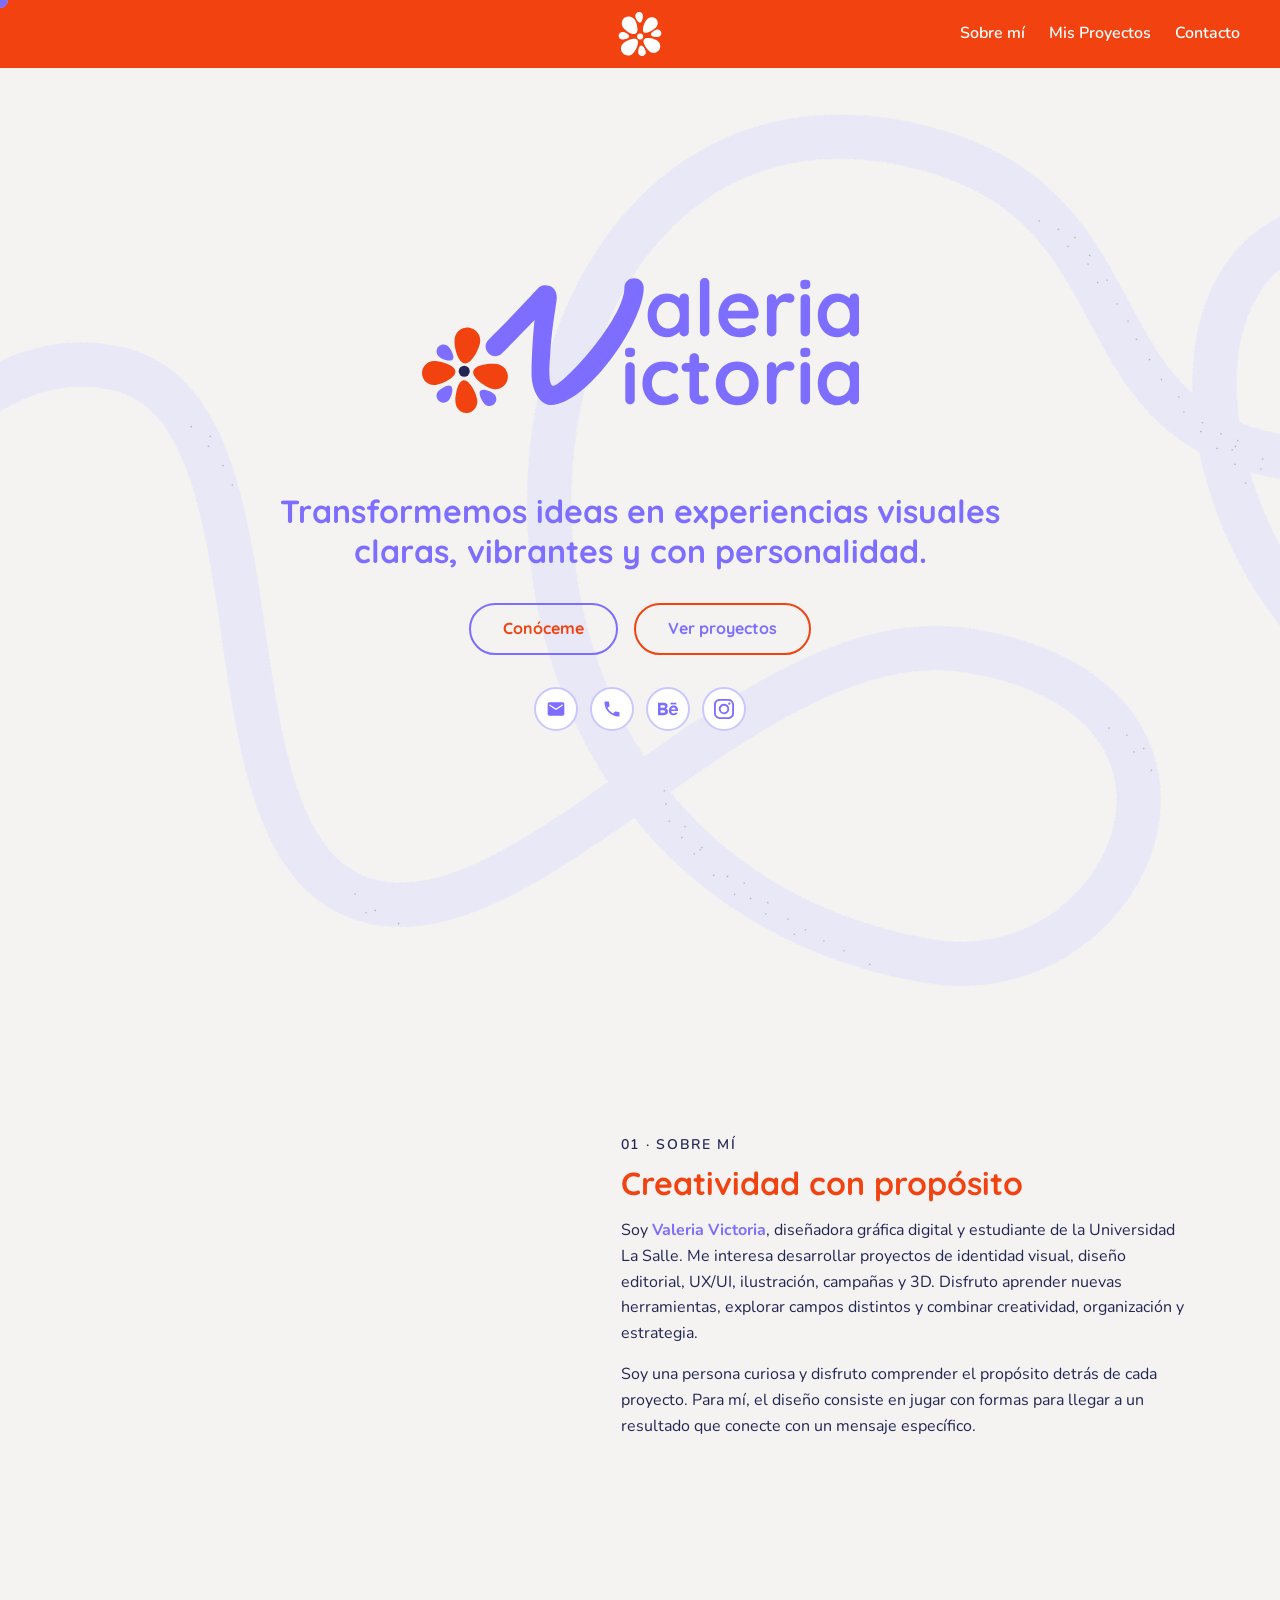
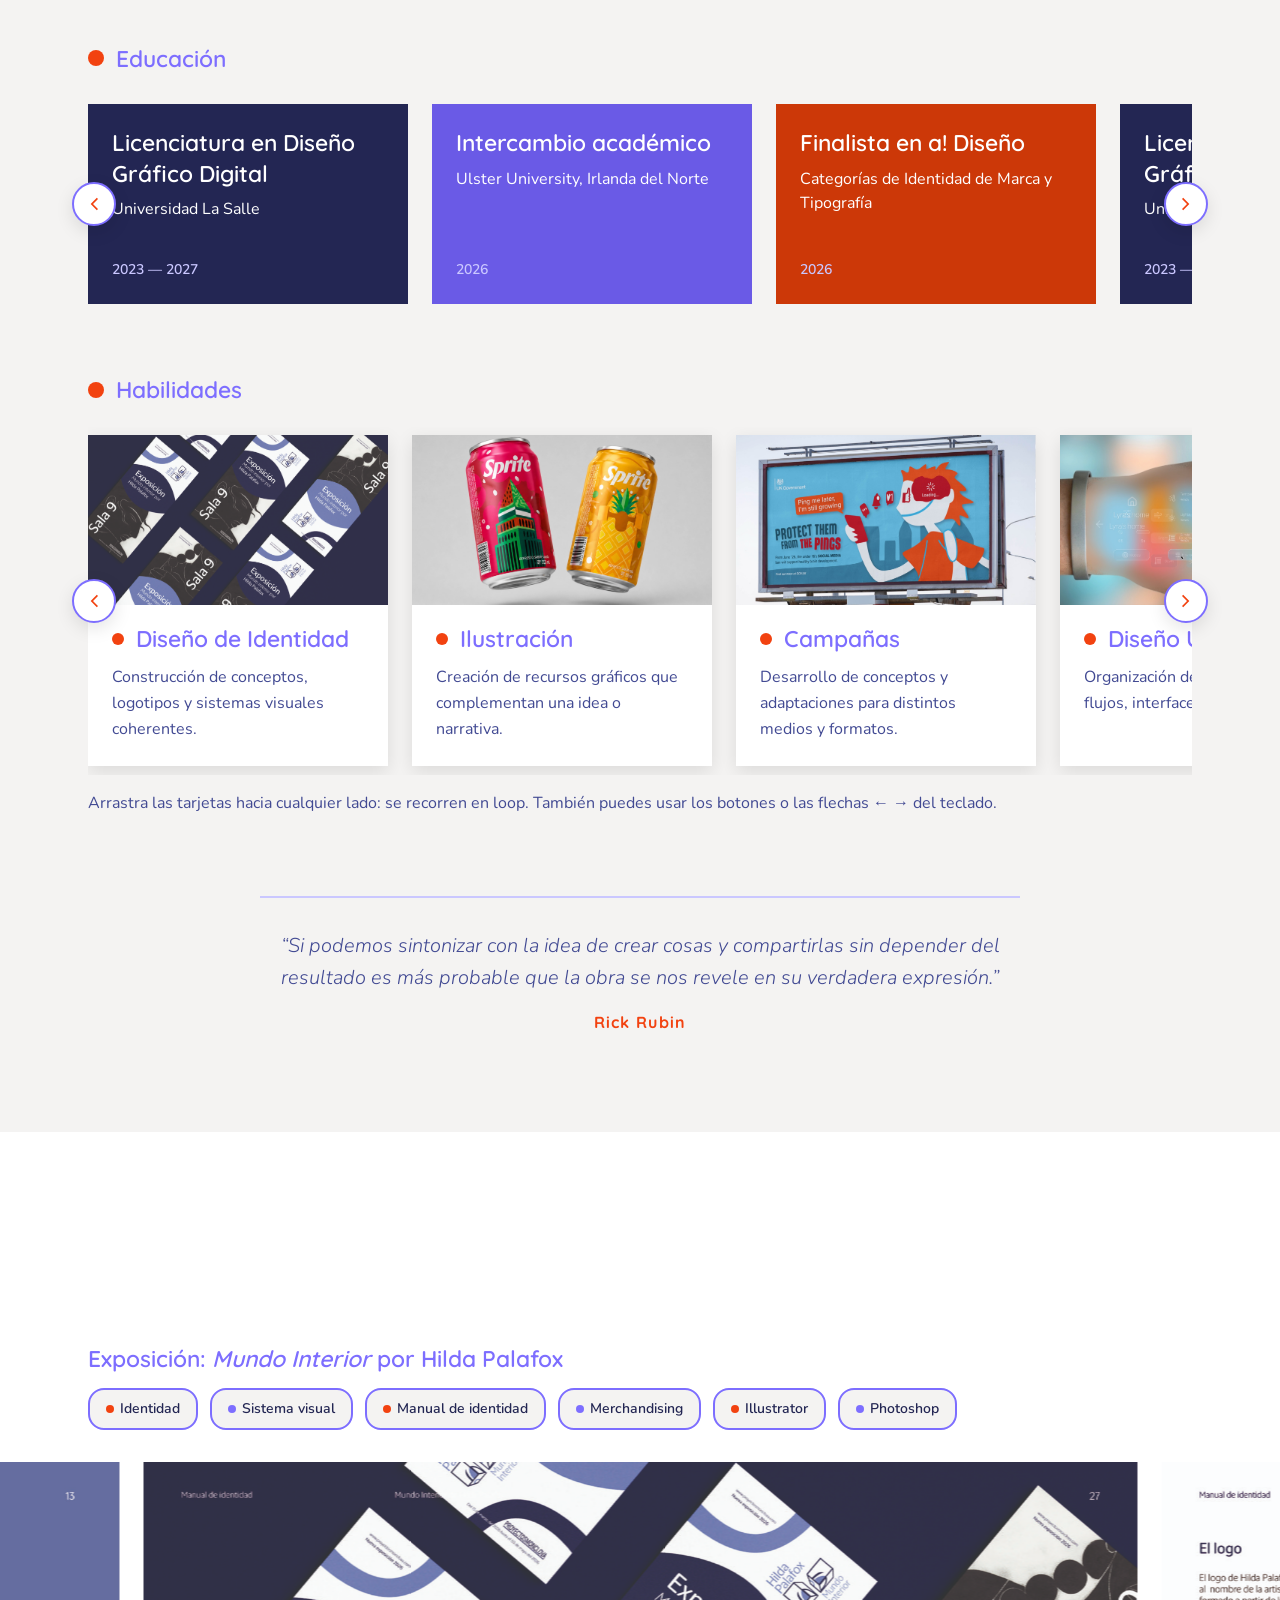
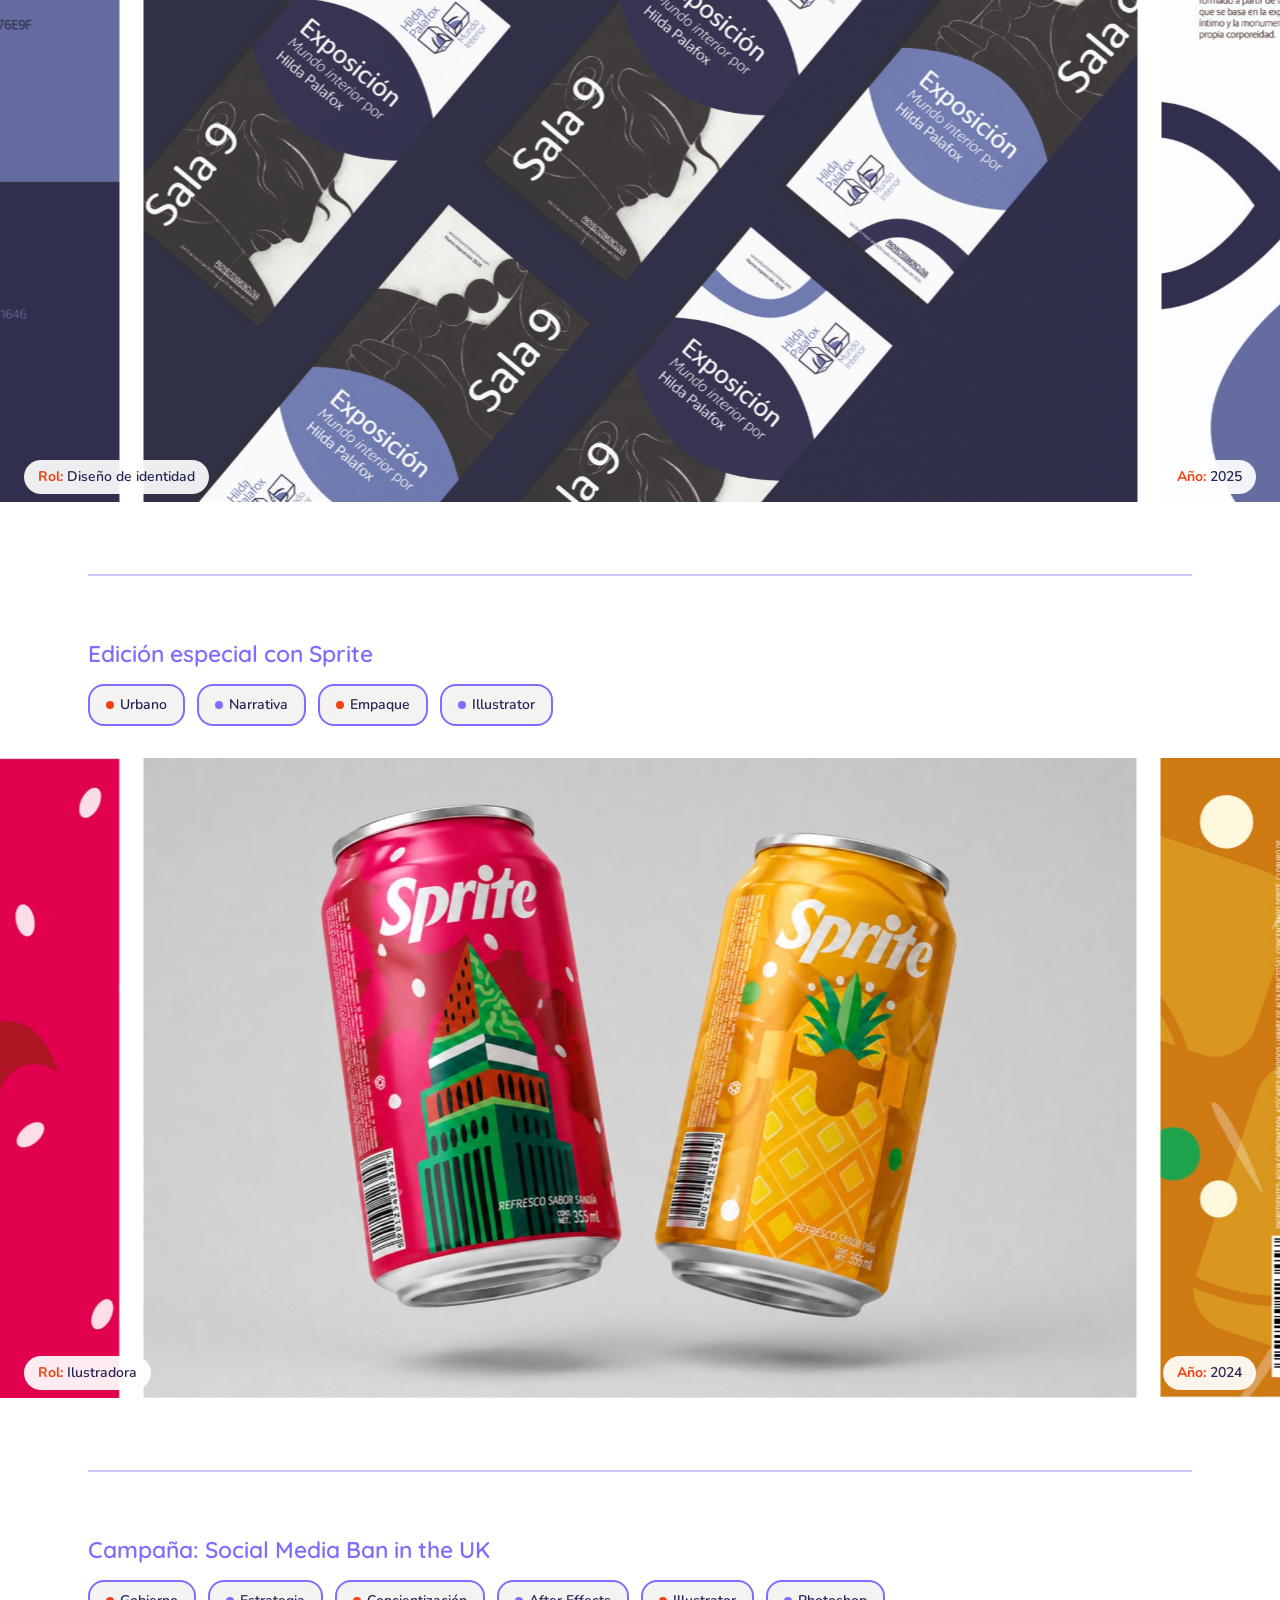
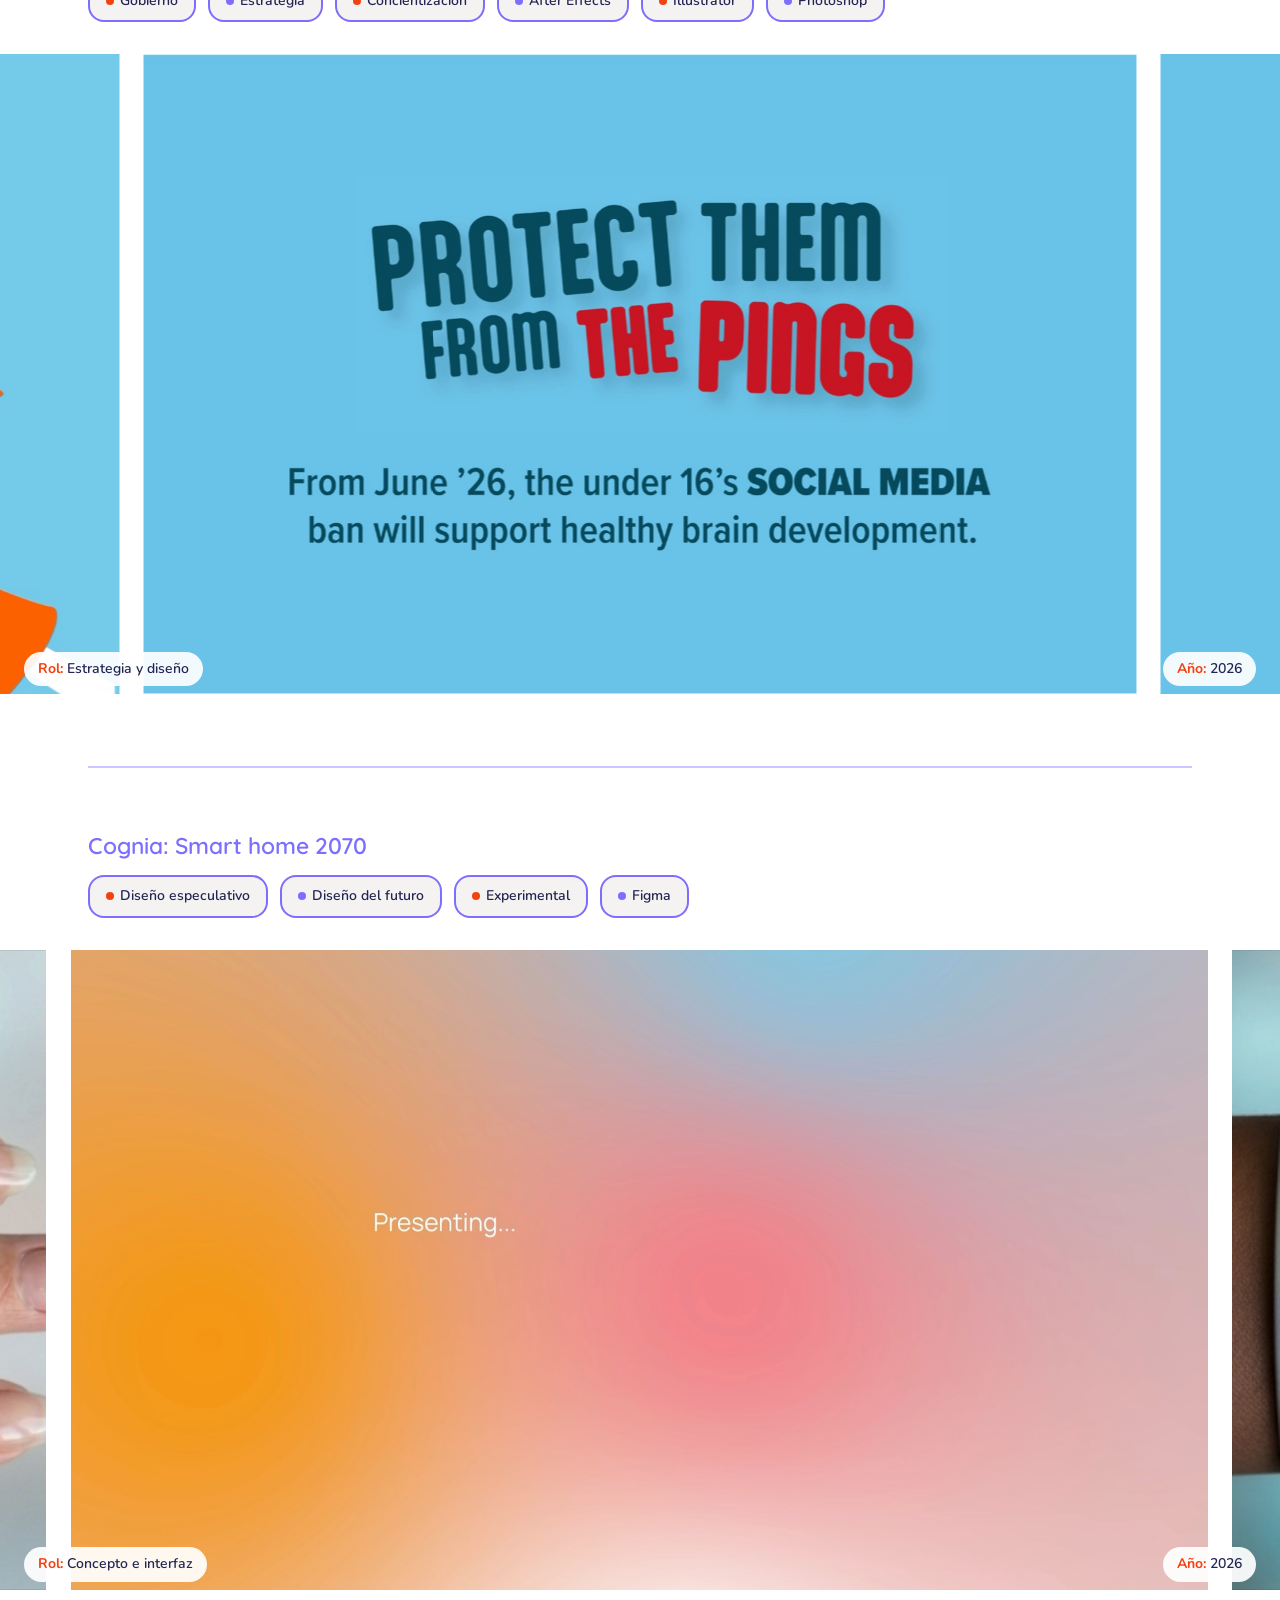
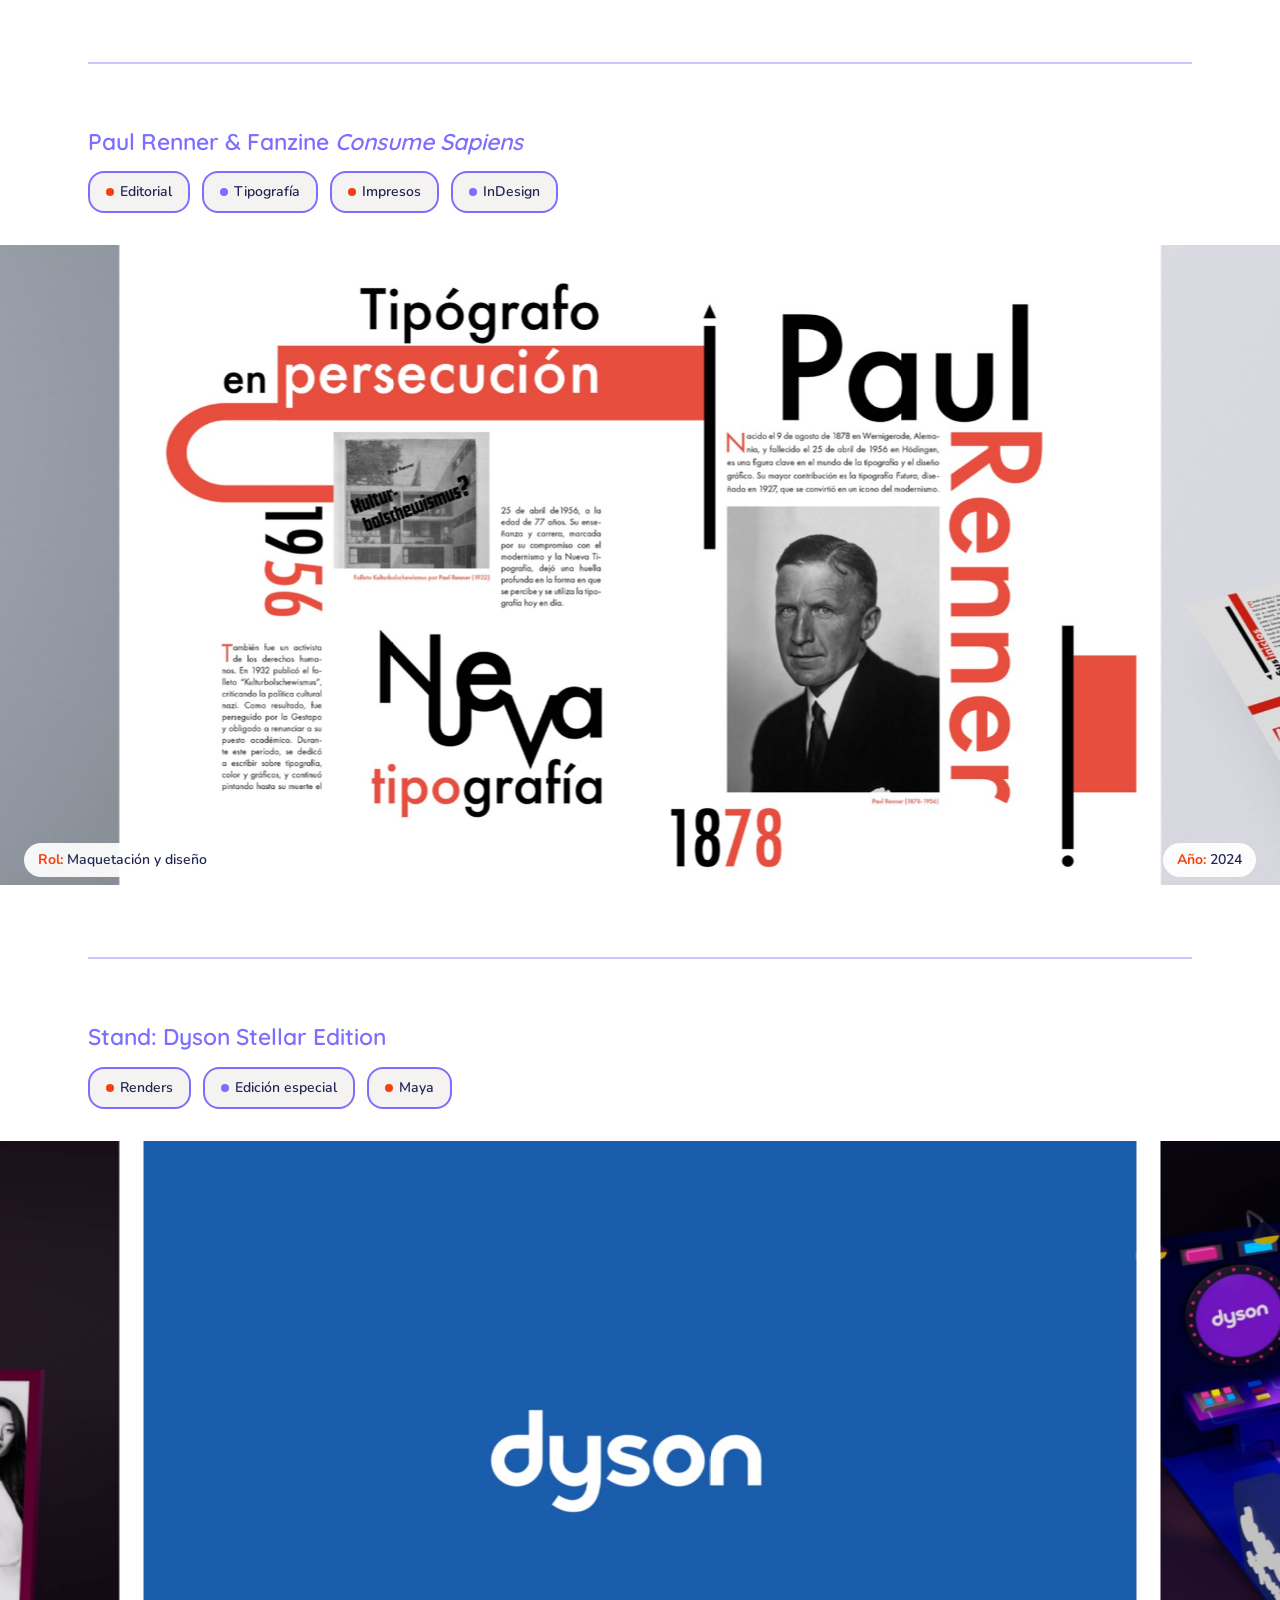
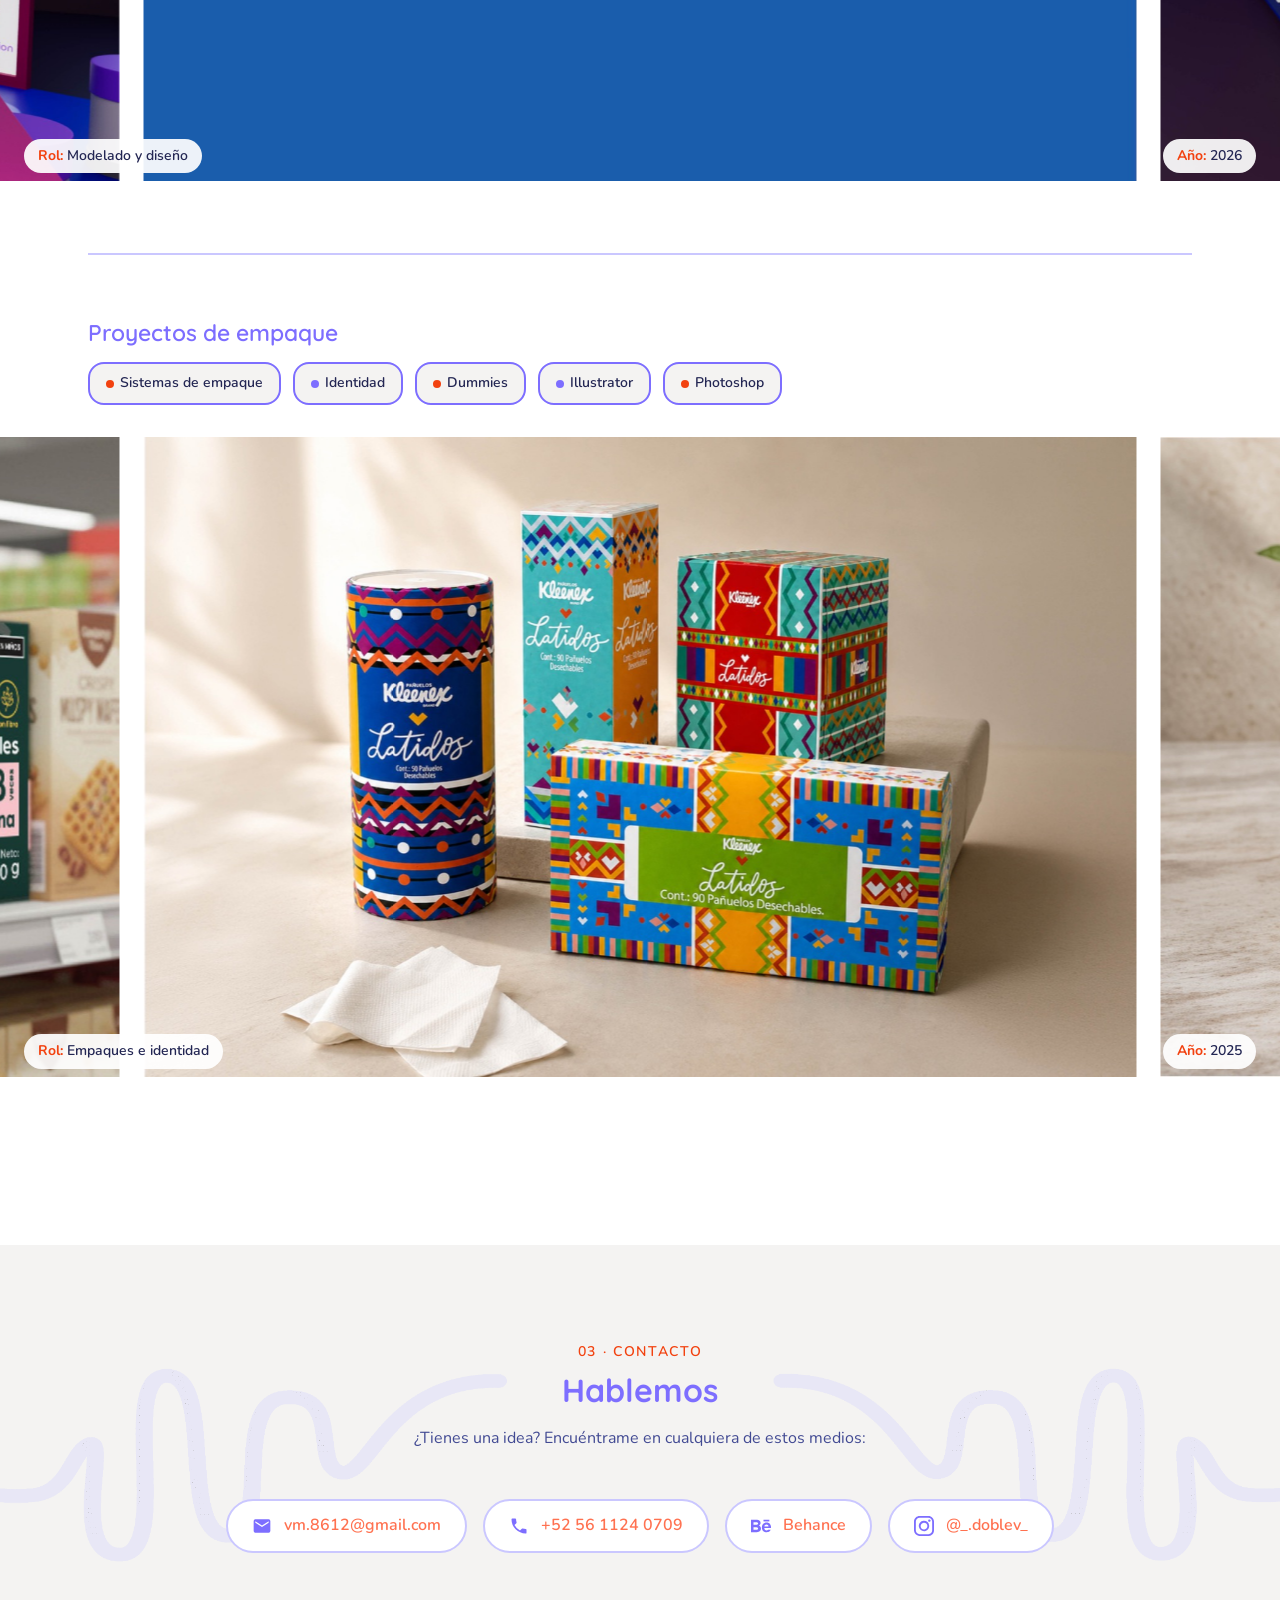
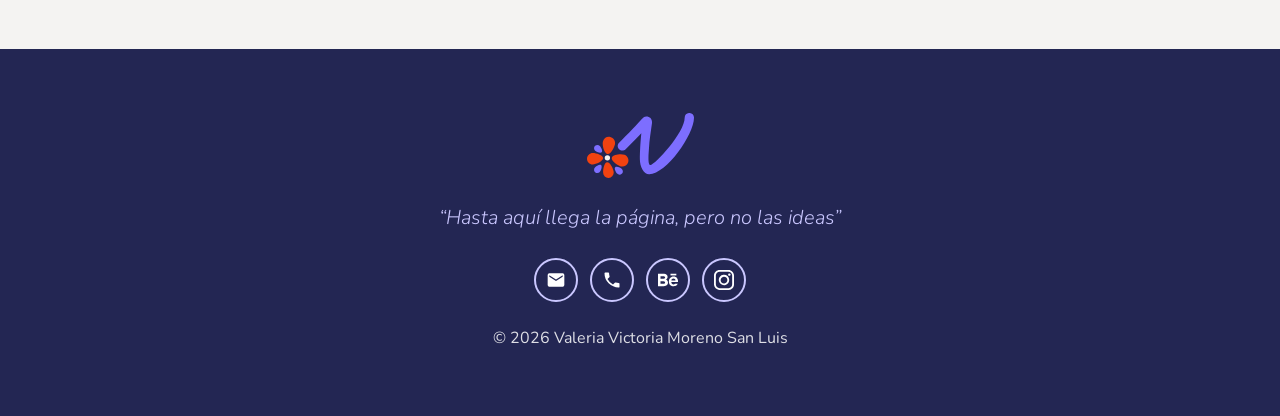
==== commit ece4638d: "Design.html alineado al index: trazo de flores en demo, tilt del ícono, favicon y menú fijo idéntico" ====
--- a/index.html
+++ b/index.html
@@ -80,7 +80,7 @@
           <p class="kicker">01 · Sobre mí</p>
           <h2 id="sobre-mi-t">Creatividad con propósito</h2>
           <p>Soy <strong>Valeria Victoria</strong>, diseñadora gráfica digital y estudiante de la Universidad La Salle. Me interesa desarrollar proyectos de identidad visual, diseño editorial, UX/UI, ilustración, campañas y 3D. Disfruto aprender nuevas herramientas, explorar campos distintos y combinar creatividad, organización y estrategia.</p>
-          <p>Soy una persona curiosa y disfruto comprender el propósito detrás de cada proyecto. Para mí, el diseño consiste en configurar nuevas experiencias y medios; al experimentar con ideas, formas y movimiento es posible crear algo claro, útil y memorable.</p>
+          <p>Soy una persona curiosa y disfruto comprender el propósito detrás de cada proyecto. Para mí, el diseño consiste en jugar con formas para llegar a un resultado que conecte con un mensaje específico.</p>
         </div>
       </div>
 
@@ -313,7 +313,7 @@
 
       <article class="project " aria-labelledby="proj-empaque-t">
         <h3 id="proj-empaque-t">Proyectos de empaque</h3>
-        <div class="tags"><span class="tag"><i aria-hidden="true"></i>Packaging</span><span class="tag"><i aria-hidden="true"></i>Identidad</span><span class="tag"><i aria-hidden="true"></i>Dummies</span><span class="tag"><i aria-hidden="true"></i>Illustrator</span><span class="tag"><i aria-hidden="true"></i>Photoshop</span></div>
+        <div class="tags"><span class="tag"><i aria-hidden="true"></i>Sistemas de empaque</span><span class="tag"><i aria-hidden="true"></i>Identidad</span><span class="tag"><i aria-hidden="true"></i>Dummies</span><span class="tag"><i aria-hidden="true"></i>Illustrator</span><span class="tag"><i aria-hidden="true"></i>Photoshop</span></div>
         <div class="media-slider" data-loop tabindex="0" role="region" aria-label="Galería de proyectos de empaque: desplázate con el mouse, el dedo o las flechas ← →">
           <span class="gallery-chip gallery-chip--left"><b>Rol:</b> Empaques e identidad</span>
               <span class="gallery-chip gallery-chip--right"><b>Año:</b> 2025</span>
